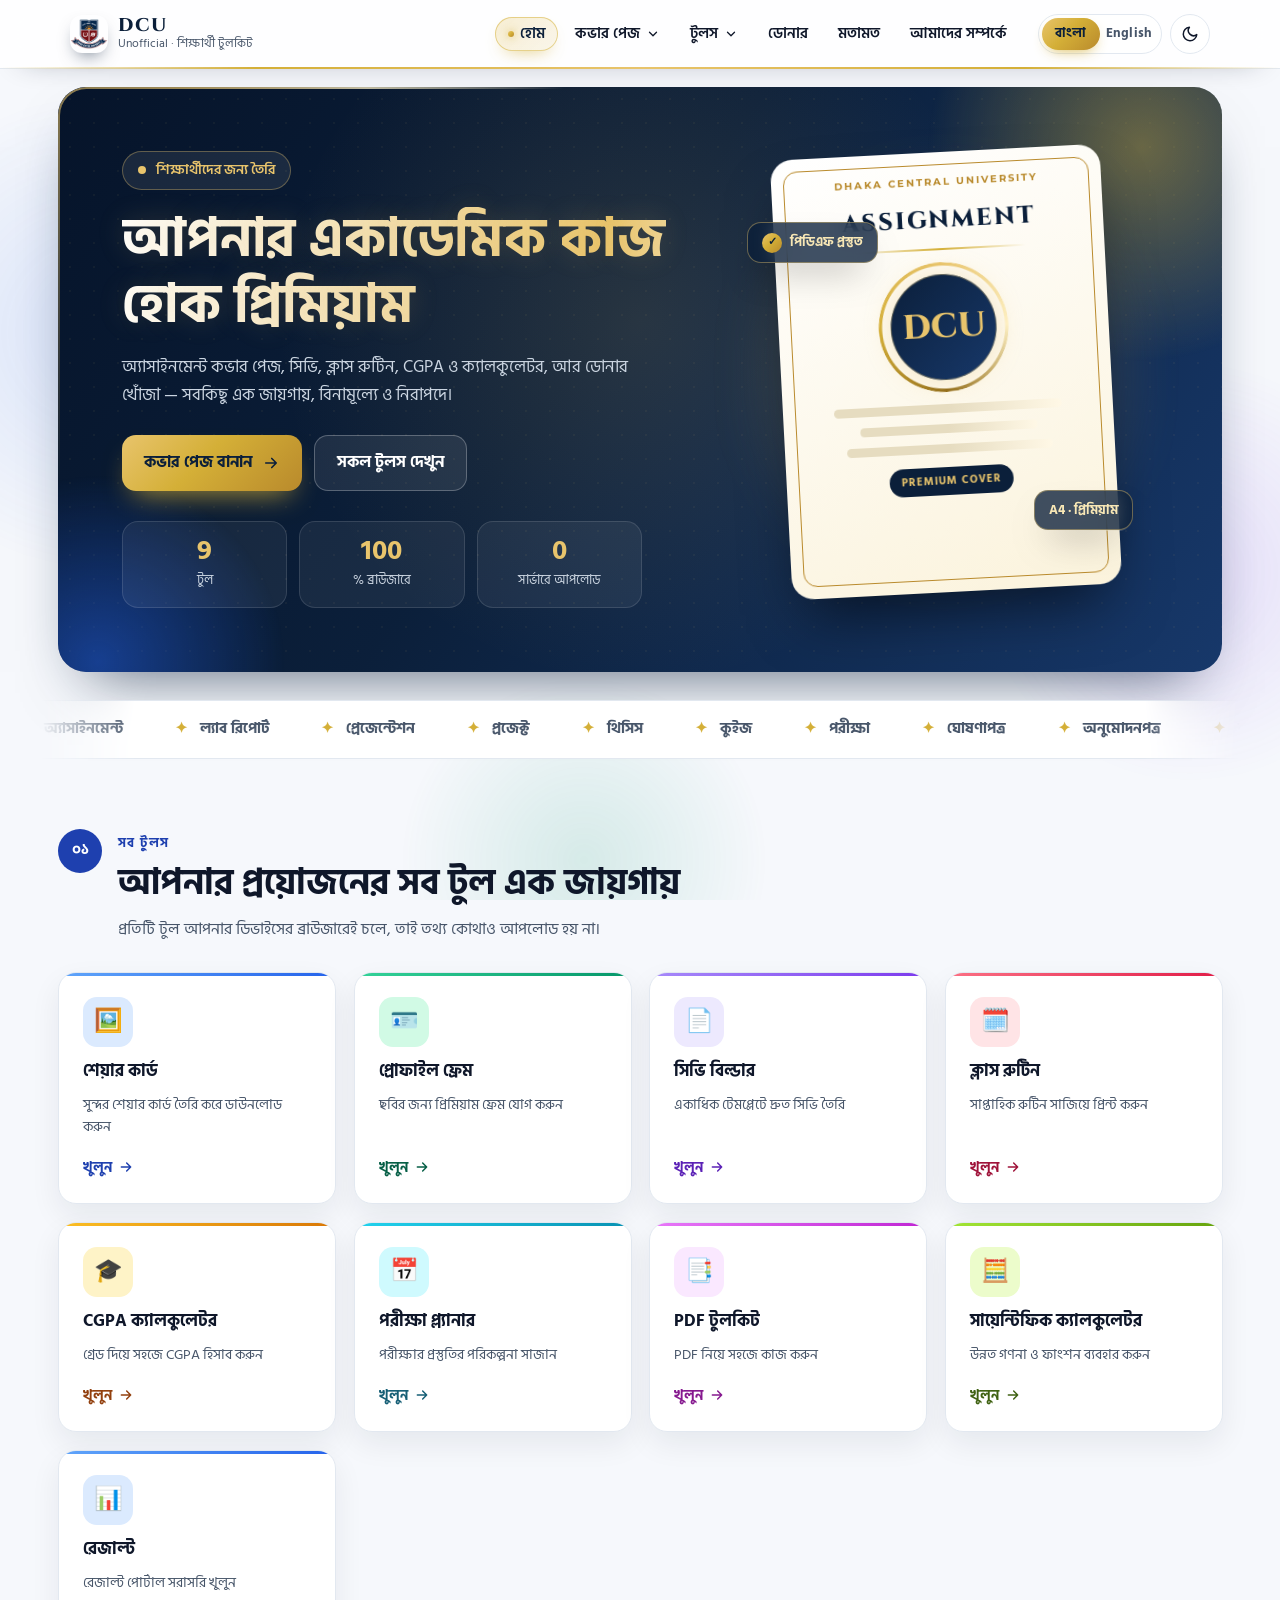
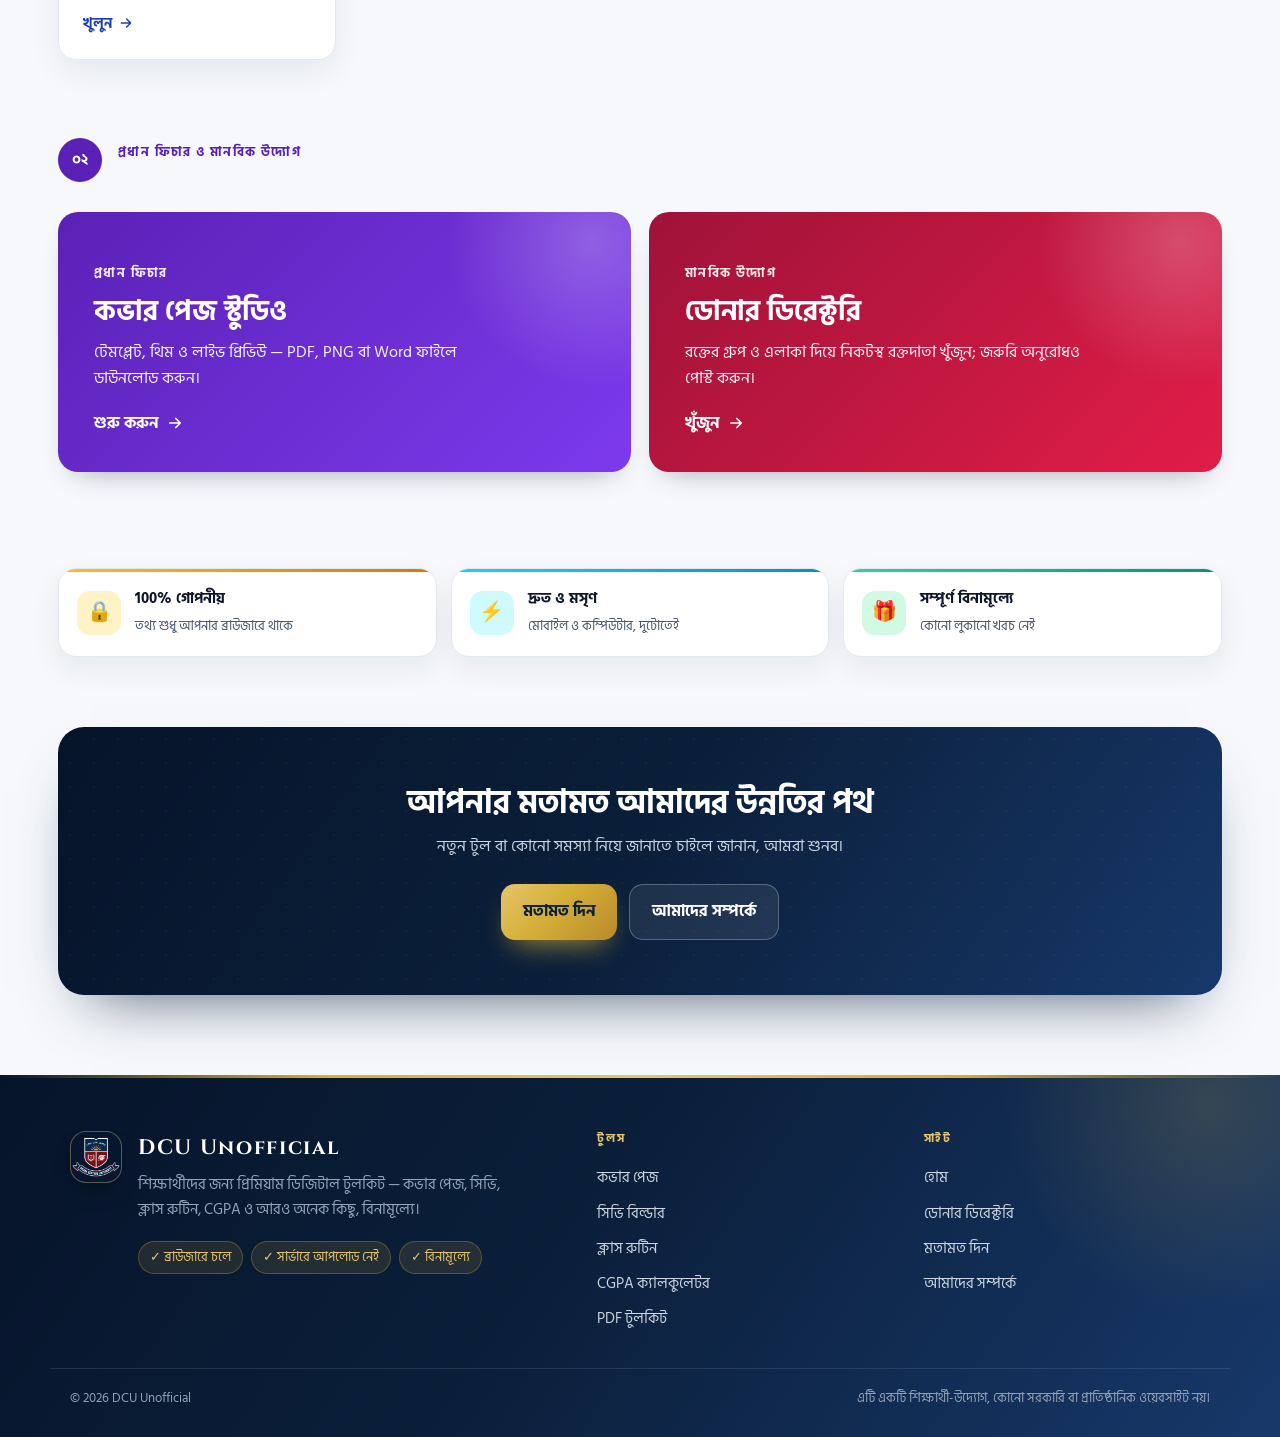
==== index.html @ 2cea9993 "index.html" ====
<!DOCTYPE html>
<html lang="bn" translate="no">
<head>
<meta name="google" content="notranslate">
<meta charset="UTF-8">
<meta name="viewport" content="width=device-width,initial-scale=1,viewport-fit=cover">
<title>DCU Unofficial · হোম</title>
<meta name="description" content="শিক্ষার্থীদের জন্য প্রিমিয়াম ডিজিটাল টুলকিট: কভার পেজ, সিভি, রুটিন, CGPA, ক্যালকুলেটর ও ডোনার ডিরেক্টরি।">
<meta name="theme-color" content="#0B1F3A">
<link rel="icon" href="logo.png">
<link rel="preconnect" href="https://fonts.googleapis.com">
<link rel="preconnect" href="https://fonts.gstatic.com" crossorigin>
<link href="https://fonts.googleapis.com/css2?family=Cinzel:wght@700;800&family=Hind+Siliguri:wght@400;500;600;700;800&family=Montserrat:wght@500;600&display=swap" rel="stylesheet">
<link rel="stylesheet" href="site.css">
<style>
/* =========================================================
   PREMIUM COLOR SYSTEM
   ========================================================= */
:root{
  /* base neutral (light) */
  --bg:#F6F8FC; --surface:#FFFFFF; --surface-2:#F1F5F9;
  --ink:#0F172A; --ink-2:#475569; --muted:#94A3B8; --border:#E2E8F0;
  /* legacy aliases used by site.js / site.css header & footer */
  --cd:var(--surface); --ln:var(--border); --mu:var(--ink-2);
  /* brand */
  --navy:#0B1F3A; --navy-2:#17386A; --gold:#D4AF37; --gold-light:#E8C46C; --gold-deep:#B98A2C;
  --brand-grad:linear-gradient(135deg,#E8C46C 0%,#D4AF37 45%,#B98A2C 100%);
  /* status */
  --success:#10B981; --warning:#F59E0B; --error:#EF4444; --info:#3B82F6;
  /* motion */
  --ease:cubic-bezier(.2,.8,.2,1);
  /* default accent (overridden per sector) */
  --accent:#2563EB; --accent-soft:#DBEAFE; --accent-deep:#1E40AF; --accent-grad:linear-gradient(135deg,#60A5FA,#2563EB);
}
/* dark: class toggled by site.js, or data-theme set by this page */
body.dark, :root[data-theme="dark"]{
  --bg:#0A0F1E; --surface:#111827; --surface-2:#1A2236;
  --ink:#F1F5F9; --ink-2:#A8B3C7; --muted:#64748B; --border:#243049;
}
@media (prefers-color-scheme: dark){
  :root:not([data-theme]){
    --bg:#0A0F1E; --surface:#111827; --surface-2:#1A2236;
    --ink:#F1F5F9; --ink-2:#A8B3C7; --muted:#64748B; --border:#243049;
  }
}

/* ---------- sector palettes (8, cycle) ---------- */
.s1{--accent:#2563EB;--accent-soft:#DBEAFE;--accent-deep:#1E40AF;--accent-grad:linear-gradient(135deg,#60A5FA,#2563EB)}
.s2{--accent:#059669;--accent-soft:#D1FAE5;--accent-deep:#065F46;--accent-grad:linear-gradient(135deg,#34D399,#059669)}
.s3{--accent:#7C3AED;--accent-soft:#EDE9FE;--accent-deep:#5B21B6;--accent-grad:linear-gradient(135deg,#A78BFA,#7C3AED)}
.s4{--accent:#E11D48;--accent-soft:#FFE4E6;--accent-deep:#9F1239;--accent-grad:linear-gradient(135deg,#FB7185,#E11D48)}
.s5{--accent:#D97706;--accent-soft:#FEF3C7;--accent-deep:#92400E;--accent-grad:linear-gradient(135deg,#FBBF24,#D97706)}
.s6{--accent:#0891B2;--accent-soft:#CFFAFE;--accent-deep:#155E75;--accent-grad:linear-gradient(135deg,#22D3EE,#0891B2)}
.s7{--accent:#C026D3;--accent-soft:#FAE8FF;--accent-deep:#86198F;--accent-grad:linear-gradient(135deg,#E879F9,#C026D3)}
.s8{--accent:#65A30D;--accent-soft:#ECFCCB;--accent-deep:#3F6212;--accent-grad:linear-gradient(135deg,#A3E635,#65A30D)}
/* dark sector tones: soft = accent 16%, deep = accent lightened */
body.dark .s1,:root[data-theme="dark"] .s1{--accent-soft:color-mix(in srgb,#2563EB 16%,transparent);--accent-deep:color-mix(in srgb,#2563EB 35%,#fff)}
body.dark .s2,:root[data-theme="dark"] .s2{--accent-soft:color-mix(in srgb,#059669 16%,transparent);--accent-deep:color-mix(in srgb,#059669 35%,#fff)}
body.dark .s3,:root[data-theme="dark"] .s3{--accent-soft:color-mix(in srgb,#7C3AED 16%,transparent);--accent-deep:color-mix(in srgb,#7C3AED 35%,#fff)}
body.dark .s4,:root[data-theme="dark"] .s4{--accent-soft:color-mix(in srgb,#E11D48 16%,transparent);--accent-deep:color-mix(in srgb,#E11D48 35%,#fff)}
body.dark .s5,:root[data-theme="dark"] .s5{--accent-soft:color-mix(in srgb,#D97706 16%,transparent);--accent-deep:color-mix(in srgb,#D97706 35%,#fff)}
body.dark .s6,:root[data-theme="dark"] .s6{--accent-soft:color-mix(in srgb,#0891B2 16%,transparent);--accent-deep:color-mix(in srgb,#0891B2 35%,#fff)}
body.dark .s7,:root[data-theme="dark"] .s7{--accent-soft:color-mix(in srgb,#C026D3 16%,transparent);--accent-deep:color-mix(in srgb,#C026D3 35%,#fff)}
body.dark .s8,:root[data-theme="dark"] .s8{--accent-soft:color-mix(in srgb,#65A30D 16%,transparent);--accent-deep:color-mix(in srgb,#65A30D 35%,#fff)}

/* ---------- base ---------- */
html{scroll-behavior:smooth;scroll-padding-top:90px}
body{margin:0;background:var(--bg);color:var(--ink);font-family:'Hind Siliguri','Montserrat',sans-serif;line-height:1.65;overflow-x:hidden;-webkit-font-smoothing:antialiased;transition:background-color .3s,color .3s}
*{box-sizing:border-box}
a{-webkit-tap-highlight-color:transparent}
.wrap{max-width:1200px;margin:0 auto;padding:0 18px;position:relative;z-index:1}
main{position:relative}
.hp-swap{animation:hpSwap .3s var(--ease) both}
@keyframes hpSwap{from{opacity:0;filter:blur(4px)}to{opacity:1;filter:none}}

/* ---------- ambient orbs (background) ---------- */
.bg-orbs{position:fixed;inset:0;pointer-events:none;z-index:0;overflow:hidden}
.bg-orb{position:absolute;border-radius:50%;opacity:.13;will-change:transform;background:radial-gradient(circle,var(--c),transparent 66%)}
.bg-orb.o1{--c:#2563EB;width:520px;height:520px;left:-160px;top:8%;animation:orbFloat 26s ease-in-out infinite}
.bg-orb.o2{--c:#7C3AED;width:460px;height:460px;right:-140px;top:38%;animation:orbFloat 30s ease-in-out infinite reverse}
.bg-orb.o3{--c:#059669;width:400px;height:400px;left:30%;bottom:-160px;animation:orbFloat 24s ease-in-out infinite}
@keyframes orbFloat{0%,100%{transform:translate3d(0,0,0) scale(1)}50%{transform:translate3d(40px,-30px,0) scale(1.06)}}

/* ---------- glass header (overrides site.css look on this page) ---------- */
.sh{animation:hpDrop .7s var(--ease) both;background:rgba(255,255,255,.78)!important;backdrop-filter:blur(14px);-webkit-backdrop-filter:blur(14px);box-shadow:0 10px 30px -18px rgba(15,23,42,.35)!important}
.sh::after{content:"";position:absolute;left:0;right:0;bottom:-1px;height:2px;background:var(--brand-grad);pointer-events:none}
.sh .brand{color:var(--navy)!important}
.sh .brand small{color:var(--ink-2)}
.sh .mn a,.sh .mn .dd>button{color:var(--ink)!important}
.sh .mn a:hover,.sh .mn a.on,.sh .mn .dd>button:hover,.sh .mn .dd>button.on{background:rgba(212,175,55,.16)!important;color:var(--navy)!important}
.sh .ut button{background:var(--surface-2)!important;color:var(--ink)!important}
.sh .ddm{background:var(--surface)!important}
.sh .ddm a{color:var(--ink)!important}
.sh .ddm a:hover{background:var(--surface-2)!important;color:var(--navy)!important}
@media(max-width:1100px){.sh .mn{background:rgba(255,255,255,.96);border-radius:12px;padding:6px}.sh .ddm{background:var(--surface-2)!important;margin:2px 0 4px 12px}}
body.dark .sh{background:rgba(17,24,39,.8)!important}
body.dark .sh .brand{color:var(--gold-light)!important}
body.dark .sh .mn a,body.dark .sh .mn .dd>button,body.dark .sh .ut button,body.dark .sh .ddm a{color:var(--ink)!important}
body.dark .sh .mn{background:transparent}
@keyframes hpDrop{from{transform:translateY(-100%);opacity:0}to{transform:none;opacity:1}}

/* ---------- reading progress ---------- */
.hp-prog{position:fixed;top:0;left:0;right:0;height:3px;z-index:60;transform-origin:0 50%;transform:scaleX(0);background:var(--brand-grad);pointer-events:none;will-change:transform}

/* ---------- hero ---------- */
.hp-hero{max-width:1200px;margin:18px auto 0;padding:0 18px;position:relative;z-index:1}
.hp-panel{position:relative;overflow:hidden;isolation:isolate;border-radius:28px;background:linear-gradient(125deg,#06142A,var(--navy) 45%,var(--navy-2));color:#fff;padding:clamp(26px,5vw,64px);display:grid;grid-template-columns:1.15fr .85fr;gap:36px;align-items:center;box-shadow:0 30px 60px -30px rgba(11,31,58,.7)}
.hp-panel:before{content:"";position:absolute;inset:0;z-index:-1;background-image:radial-gradient(rgba(232,196,108,.5) 1px,transparent 1.2px);background-size:24px 24px;opacity:.1;pointer-events:none}
.hp-orb{position:absolute;z-index:-1;border-radius:50%;pointer-events:none;will-change:transform}
.hp-orb.a{width:460px;height:460px;right:-150px;top:-170px;background:radial-gradient(circle,rgba(212,175,55,.45),rgba(212,175,55,0) 66%);animation:hpDrift 22s ease-in-out infinite}
.hp-orb.b{width:400px;height:400px;left:-160px;bottom:-190px;background:radial-gradient(circle,rgba(37,99,235,.5),rgba(37,99,235,0) 66%);animation:hpDrift 26s ease-in-out infinite reverse}
@keyframes hpDrift{0%,100%{transform:translate3d(0,0,0) scale(1)}50%{transform:translate3d(-30px,24px,0) scale(1.08)}}

.hp-eyebrow{display:inline-flex;align-items:center;gap:10px;padding:7px 15px;border-radius:99px;background:rgba(255,255,255,.08);border:1px solid rgba(232,196,108,.35);color:var(--gold-light);font-size:13.5px;font-weight:600}
.hp-dot{width:8px;height:8px;border-radius:50%;background:var(--gold-light);animation:hpPulse 2.4s ease-out infinite}
@keyframes hpPulse{0%{box-shadow:0 0 0 0 rgba(232,196,108,.7)}70%,100%{box-shadow:0 0 0 10px rgba(232,196,108,0)}}

.hp-h1{margin:18px 0 14px;font-size:clamp(30px,4.6vw,54px);line-height:1.22;font-weight:800;color:#fff;letter-spacing:-.2px}
.hp-h1.t{background:linear-gradient(100deg,#ffffff 0%,var(--gold-light) 38%,#ffffff 55%,var(--gold) 100%);background-size:220% auto;-webkit-background-clip:text;background-clip:text;color:transparent;animation:hpShine 8s linear infinite}
@keyframes hpShine{to{background-position:220% center}}
.hp-lead{margin:0 0 26px;max-width:58ch;color:#CBD5E1;font-size:clamp(15px,1.6vw,17px)}
.hp-acts{display:flex;flex-wrap:wrap;gap:12px}

/* buttons: lift + shimmer + ripple */
.hp-btn{position:relative;overflow:hidden;display:inline-flex;align-items:center;justify-content:center;gap:10px;min-height:48px;padding:14px 22px;border-radius:14px;font-weight:700;font-size:15.5px;text-decoration:none;transition:transform .25s var(--ease),box-shadow .25s var(--ease),background .25s,border-color .25s;will-change:transform}
.hp-btn svg{width:18px;height:18px;transition:transform .25s var(--ease)}
.hp-btn:hover svg{transform:translateX(4px)}
.hp-btn::after{content:"";position:absolute;inset:0;background:linear-gradient(105deg,transparent 35%,rgba(255,255,255,.55) 50%,transparent 65%);transform:translateX(-120%);pointer-events:none}
.hp-btn:hover::after{transform:translateX(120%);transition:transform .8s var(--ease)}
.hp-btn.p{background:var(--brand-grad);color:var(--navy);box-shadow:0 14px 28px -12px rgba(212,175,55,.8)}
.hp-btn.p:hover{transform:translateY(-3px);box-shadow:0 20px 34px -12px rgba(212,175,55,.95)}
.hp-btn.s{background:rgba(255,255,255,.08);color:#fff;border:1px solid rgba(255,255,255,.26)}
.hp-btn.s:hover{transform:translateY(-3px);background:rgba(255,255,255,.14);border-color:var(--gold-light)}
.hp-btn:active{transform:scale(.97)}
.hp-rp{position:absolute;border-radius:50%;background:rgba(255,255,255,.45);width:20px;height:20px;margin:-10px 0 0 -10px;pointer-events:none;animation:hpRipple .6s var(--ease) forwards}
@keyframes hpRipple{to{transform:scale(14);opacity:0}}

.hp-stats{display:grid;grid-template-columns:repeat(3,1fr);gap:12px;margin-top:30px;max-width:520px}
.hp-stat{padding:14px 12px;border-radius:16px;background:rgba(255,255,255,.06);border:1px solid rgba(255,255,255,.12);text-align:center}
.hp-stat b{display:block;font-size:clamp(22px,3vw,28px);color:var(--gold-light);font-weight:800;line-height:1.1}
.hp-stat span{font-size:12.5px;color:#CBD5E1}

.hp-mockwrap{justify-self:center;width:min(100%,330px)}
.hp-mock{position:relative;overflow:hidden;aspect-ratio:3/4;border-radius:22px;background:linear-gradient(160deg,#FFFFFF,#FBF3DC);color:var(--navy);padding:22px;box-shadow:0 30px 60px -18px rgba(0,0,0,.6);animation:hpFloat 7s ease-in-out infinite;transform:rotate(-3deg)}
.hp-mock:after{content:"";position:absolute;inset:0;background:linear-gradient(105deg,transparent 40%,rgba(255,255,255,.7) 50%,transparent 60%);transform:translateX(-100%);animation:hpSweep 5.5s ease-in-out infinite;pointer-events:none}
@keyframes hpFloat{0%,100%{transform:rotate(-3deg) translateY(0)}50%{transform:rotate(-2deg) translateY(-10px)}}
@keyframes hpSweep{0%{transform:translateX(-100%)}60%,100%{transform:translateX(100%)}}
.hp-frame{position:absolute;inset:12px;border:1.5px solid var(--gold-deep);border-radius:14px;pointer-events:none}
.hp-m-top{font-size:10px;letter-spacing:2px;font-weight:700;color:var(--gold-deep);text-align:center;font-family:'Montserrat',sans-serif}
.hp-m-title{font-family:'Cinzel',serif;font-weight:800;font-size:24px;text-align:center;margin:10px 0 4px;color:var(--navy);letter-spacing:2px}
.hp-m-rule{height:2px;width:60%;margin:8px auto 18px;background:linear-gradient(90deg,transparent,var(--gold),transparent)}
.hp-ring{position:relative;width:118px;height:118px;margin:0 auto 18px}
.hp-ring:before{content:"";position:absolute;inset:-6px;border-radius:50%;background:conic-gradient(#E8C46C,#FFF3C9,#8F6A17,#D4AF37,#E8C46C);animation:hpSpin 8s linear infinite;-webkit-mask:radial-gradient(farthest-side,transparent calc(100% - 4px),#000 calc(100% - 3px));mask:radial-gradient(farthest-side,transparent calc(100% - 4px),#000 calc(100% - 3px))}
.hp-ring i{position:absolute;inset:6px;border-radius:50%;background:linear-gradient(135deg,var(--navy),var(--navy-2));display:grid;place-items:center;font:800 34px 'Cinzel',serif;color:var(--gold-light);font-style:normal}
@keyframes hpSpin{to{transform:rotate(360deg)}}
.hp-sk{height:9px;border-radius:6px;margin:0 auto 11px;background:linear-gradient(90deg,#E6DCC0 25%,#FFF8E6 50%,#E6DCC0 75%);background-size:200% 100%;animation:hpSk 1.8s linear infinite}
@keyframes hpSk{to{background-position:-200% 0}}
.hp-chip{display:table;margin:14px auto 0;padding:5px 12px;border-radius:99px;background:var(--navy);color:var(--gold-light);font-size:11px;font-weight:700;letter-spacing:1px}

/* ---------- marquee ---------- */
.hp-band{touch-action:pan-y;cursor:grab;user-select:none;-webkit-user-select:none;margin:28px auto 0;max-width:1200px;overflow:hidden;border-block:1px solid var(--border);background:var(--surface);position:relative;z-index:1;-webkit-mask:linear-gradient(90deg,transparent,#000 8%,#000 92%,transparent);mask:linear-gradient(90deg,transparent,#000 8%,#000 92%,transparent)}
.hp-track{display:flex;width:max-content;animation:none;will-change:transform}

.hp-grp{display:flex;flex:none}
.hp-grp > a,.hp-grp > span{white-space:nowrap;padding:16px 26px;font-weight:700;font-size:15px;color:var(--ink-2);text-decoration:none;transition:color .2s}
.hp-grp > a:hover,.hp-grp > a:focus-visible{color:var(--gold-deep,#B98A2C);text-decoration:none}
.hp-grp > a:before,.hp-grp > span:before{content:"✦";color:var(--gold);margin-right:12px}
@keyframes hpMq{to{transform:translateX(-50%)}}

/* ---------- sections ---------- */
.sec{padding:70px 0 8px;scroll-margin-top:90px;position:relative;z-index:1}
.hp-head{display:flex;align-items:flex-start;gap:16px}
.hp-num{flex:none;width:44px;height:44px;border-radius:50%;display:grid;place-items:center;background:var(--accent-deep);color:#fff;font-weight:800;font-size:15px;position:relative;animation:hpBadge 3.2s ease-in-out infinite}
.hp-num:after{content:"";position:absolute;inset:-5px;border-radius:50%;background:var(--accent-grad);opacity:0;z-index:-1;animation:hpGlow 3.2s ease-in-out infinite}
@keyframes hpBadge{50%{transform:scale(1.06)}}
@keyframes hpGlow{0%,100%{opacity:0}50%{opacity:.35}}
.hp-kicker{display:inline-block;font-size:13px;font-weight:700;letter-spacing:1.4px;text-transform:uppercase;color:var(--accent-deep)}
.hp-title{margin:6px 0 0;font-size:clamp(24px,3.4vw,36px);font-weight:800;line-height:1.25;color:var(--ink)}
.hp-sub{margin:10px 0 0;color:var(--ink-2);max-width:62ch}
.hp-grid{display:grid;grid-template-columns:repeat(auto-fill,minmax(250px,1fr));gap:18px;margin-top:30px}
.hp-tw{perspective:1000px;height:100%}

/* ---------- cards ---------- */
.tc{position:relative;display:flex;flex-direction:column;gap:12px;height:100%;padding:24px;border-radius:18px;background:var(--surface);border:1px solid var(--border);box-shadow:0 12px 30px rgba(15,23,42,.07);text-decoration:none;color:var(--ink);overflow:hidden;isolation:isolate;--lift:0px;transform:translateY(var(--lift)) rotateX(var(--rx,0deg)) rotateY(var(--ry,0deg));transform-style:preserve-3d;transition:transform .45s var(--ease),box-shadow .45s var(--ease),border-color .35s var(--ease);will-change:transform}
.tc:after{content:"";position:absolute;top:0;left:0;right:0;height:3px;background:var(--accent-grad);z-index:1}
.tc:before{content:"";position:absolute;inset:0;z-index:-1;background:radial-gradient(260px circle at var(--mx,50%) var(--my,50%),var(--accent-soft),transparent 70%);opacity:0;transition:opacity .4s;pointer-events:none}
.tc:hover:before{opacity:.9}
.tc:hover{--lift:-4px;border-color:var(--accent);box-shadow:0 22px 44px -20px rgba(15,23,42,.22)}
.tc:active{scale:.975}
.ti{position:relative;width:50px;height:50px;border-radius:14px;display:grid;place-items:center;font-size:23px;background:var(--accent-soft);color:var(--accent-deep);transition:transform .4s var(--ease)}
.ti:before{content:"";position:absolute;inset:-5px;border-radius:18px;background:var(--accent-grad);opacity:0;z-index:-1;animation:hpGlow 3.6s ease-in-out infinite}
.tc:hover .ti{transform:translateY(-3px) rotate(-4deg)}
.tc h3{margin:2px 0 0;font-size:17px;font-weight:700;color:var(--ink)}
.tc p{margin:0;color:var(--ink-2);font-size:14px;line-height:1.55}
.arr{margin-top:auto;padding-top:6px;color:var(--accent-deep);font-weight:700;font-size:14px;display:flex;align-items:center;gap:6px}
.arr svg{width:16px;height:16px;transition:transform .35s var(--ease)}
.tc:hover .arr svg{transform:translateX(5px)}

.hp-split{display:grid;grid-template-columns:1fr 1fr;gap:18px;margin-top:30px}
.hp-feat{position:relative;overflow:hidden;isolation:isolate;border-radius:20px;padding:clamp(24px,3.5vw,36px);color:#fff;min-height:260px;display:flex;flex-direction:column;justify-content:flex-end;gap:10px;background:linear-gradient(135deg,var(--accent-deep),var(--accent));box-shadow:0 14px 30px -18px rgba(15,23,42,.45);text-decoration:none;transition:transform .45s var(--ease),box-shadow .45s var(--ease)}
.hp-feat:hover{transform:translateY(-4px);box-shadow:0 26px 44px -22px rgba(15,23,42,.5)}
.hp-feat:after{content:"";position:absolute;width:300px;height:300px;right:-110px;top:-120px;z-index:-1;border-radius:50%;background:radial-gradient(circle,rgba(255,255,255,.22),rgba(255,255,255,0) 68%);transition:transform .8s var(--ease)}
.hp-feat:hover:after{transform:translate3d(-30px,30px,0) scale(1.15)}
.hp-feat .hp-kicker{color:#fff;opacity:.9}
.hp-feat h3{margin:0;font-size:clamp(22px,2.6vw,28px);font-weight:800;color:#fff}
.hp-feat p{margin:0;color:#F1F5F9;max-width:46ch}
.hp-feat .go{margin-top:8px;display:inline-flex;align-items:center;gap:8px;font-weight:700;color:#fff}
.hp-feat .go svg{width:18px;height:18px;transition:transform .35s var(--ease)}
.hp-feat:hover .go svg{transform:translateX(6px)}

.hp-trust{display:grid;grid-template-columns:repeat(3,1fr);gap:14px;margin-top:18px}
.hp-tr{position:relative;overflow:hidden;display:flex;align-items:center;gap:14px;padding:18px;border-radius:18px;background:var(--surface);border:1px solid var(--border);box-shadow:0 12px 30px rgba(15,23,42,.07);transition:transform .45s var(--ease),border-color .35s var(--ease),box-shadow .45s var(--ease)}
.hp-tr:after{content:"";position:absolute;top:0;left:0;right:0;height:3px;background:var(--accent-grad)}
.hp-tr:hover{transform:translateY(-4px);border-color:var(--accent);box-shadow:0 22px 40px -22px rgba(15,23,42,.22)}
.hp-tr em{font-style:normal;width:44px;height:44px;flex:none;border-radius:13px;display:grid;place-items:center;font-size:20px;background:var(--accent-soft)}
.hp-tr b{display:block;font-size:15px;color:var(--ink)}
.hp-tr small{color:var(--ink-2);font-size:13px}

.hp-cta{position:relative;overflow:hidden;isolation:isolate;margin-top:70px;border-radius:26px;padding:clamp(28px,5vw,56px);text-align:center;color:#fff;background:linear-gradient(125deg,#06142A,var(--navy) 50%,var(--navy-2));box-shadow:0 30px 60px -34px rgba(11,31,58,.8)}
.hp-cta:before{content:"";position:absolute;inset:0;z-index:-1;background-image:radial-gradient(rgba(232,196,108,.5) 1px,transparent 1.2px);background-size:24px 24px;opacity:.1}
.hp-cta h2{margin:0 0 10px;font-size:clamp(22px,3vw,32px);font-weight:800;color:#fff}
.hp-cta p{margin:0 auto 24px;max-width:52ch;color:#CBD5E1}
.hp-cta .hp-acts{justify-content:center}

/* ---------- reveal & entrance ---------- */
.rv{opacity:0;transform:translate3d(0,26px,0) scale(.985);transition:opacity .8s var(--ease),transform .8s var(--ease);transition-delay:var(--d,0ms)}
.rv.in{opacity:1;transform:none}
.hp-in{animation:hpUp .9s var(--ease) both;animation-delay:var(--d,0ms)}
@keyframes hpUp{from{opacity:0;transform:translate3d(0,18px,0)}to{opacity:1;transform:none}}

/* ---------- responsive (no sideways scroll, 44px targets) ---------- */
@media(max-width:900px){
  .hp-panel{grid-template-columns:1fr;gap:28px}
  .hp-mockwrap{order:-1;width:min(100%,220px);margin:0}
  .hp-split{grid-template-columns:1fr}
}
@media(max-width:700px){
  .hp-h1.t{animation:none;background:none;-webkit-background-clip:border-box;background-clip:border-box;color:#fff}
  .hp-orb.a{width:300px;height:300px;right:-120px;top:-120px}
  .hp-orb.b{width:260px;height:260px;left:-120px;bottom:-130px}
  .hp-stats{max-width:none}
  .hp-btn{width:100%}
  .hp-feat:after{display:none}
  .hp-trust{grid-template-columns:1fr}
  .hp-grid{gap:14px}
  .tc{padding:20px}
  .bg-orb{opacity:.09}
  .hp-title{font-size:24px}
}
@media(max-width:560px){
  .hp-stats{grid-template-columns:repeat(3,1fr);gap:8px}
  .hp-stat{padding:12px 6px}
}
@media(hover:none){.tc:before{display:none}}

.hp-feat.rv.in:hover{transform:translateY(-4px)}
.hp-feat.rv.in:hover:after{transform:translate3d(-30px,30px,0) scale(1.15)}

/* ---------- premium color system: reduced motion (spec) ---------- */
@media (prefers-reduced-motion: reduce){ *{animation:none!important;transition:none!important} }
@media (prefers-reduced-motion: reduce){
  .rv,.hp-in{opacity:1!important;transform:none!important}
  html{scroll-behavior:auto}
}
.hp-band.is-dragging{cursor:grabbing}

/* =========================================================
   PREMIUM HERO LAYER v2 (adds to the rules above)
   ========================================================= */
@property --ang{syntax:'<angle>';inherits:false;initial-value:0deg}

/* cursor-driven spotlight behind the hero */
.hp-panel{background:
  radial-gradient(520px circle at var(--sx,50%) var(--sy,40%),rgba(232,196,108,.13),transparent 70%),
  linear-gradient(125deg,#06142A,var(--navy) 45%,var(--navy-2))}
.hp-spot{position:absolute;inset:0;z-index:-1;pointer-events:none;opacity:0;transition:opacity .6s var(--ease)}
.hp-panel.is-hover .hp-spot{opacity:1}

/* animated light-sweep hairline around the whole hero */
.hp-panel::after{content:"";position:absolute;inset:0;border-radius:inherit;padding:1.5px;z-index:2;pointer-events:none;
  background:conic-gradient(from var(--ang),transparent 0 72%,rgba(232,196,108,.9) 84%,#FFF3C9 88%,transparent 96%);
  -webkit-mask:linear-gradient(#000 0 0) content-box,linear-gradient(#000 0 0);-webkit-mask-composite:xor;
  mask:linear-gradient(#000 0 0) content-box exclude,linear-gradient(#000 0 0);
  animation:hpBorder 7s linear infinite;opacity:.75}
@keyframes hpBorder{to{--ang:360deg}}

/* headline: blur-in reveal + existing gold shine */
.hp-h1.t{animation:hpBlurIn 1.1s var(--ease) .16s both,hpShine 8s linear infinite}
@keyframes hpBlurIn{from{opacity:0;filter:blur(12px);transform:translate3d(0,22px,0)}to{opacity:1;filter:blur(0);transform:none}}

/* eyebrow pill: periodic light sweep */
.hp-eyebrow{position:relative;overflow:hidden}
.hp-eyebrow::after{content:"";position:absolute;inset:0;background:linear-gradient(100deg,transparent 30%,rgba(232,196,108,.38) 50%,transparent 70%);transform:translateX(-120%);animation:hpEyeSweep 3.6s var(--ease) 1.2s infinite;pointer-events:none}
@keyframes hpEyeSweep{0%{transform:translateX(-120%)}45%,100%{transform:translateX(120%)}}

/* magnetic primary/secondary buttons (translate property, so hover transform still works) */
.hp-panel .hp-btn{transition:transform .3s var(--ease),box-shadow .3s var(--ease),background .3s,border-color .3s,translate .45s var(--ease)}
.hp-panel .hp-btn.p{animation:hpCta 3.2s ease-in-out 1.4s infinite}
@keyframes hpCta{0%,100%{box-shadow:0 14px 28px -12px rgba(212,175,55,.8)}50%{box-shadow:0 16px 42px -8px rgba(232,196,108,.95),0 0 0 6px rgba(232,196,108,.12)}}

/* stat cards: lift + gold edge on hover */
.hp-stat{transition:transform .45s var(--ease),border-color .4s,background .4s}
.hp-stat:hover{transform:translateY(-4px);border-color:rgba(232,196,108,.55);background:rgba(255,255,255,.1)}

/* cover card: 3D tilt that follows the cursor + golden halo */
.hp-tilt{position:relative;width:100%;transform-style:preserve-3d;transform:perspective(1100px) rotateX(var(--tx,0deg)) rotateY(var(--ty,0deg));transition:transform .7s var(--ease);will-change:transform}
.hp-tilt:before{content:"";position:absolute;inset:-12%;border-radius:48px;background:radial-gradient(circle,rgba(232,196,108,.34),transparent 65%);filter:blur(18px);z-index:-1;pointer-events:none;animation:hpHalo 6s ease-in-out infinite}
@keyframes hpHalo{0%,100%{opacity:.55;transform:scale(1)}50%{opacity:.95;transform:scale(1.06)}}
.hp-tilt .hp-mock{transform-style:preserve-3d}

/* floating glass badges around the cover */
.hp-float{position:absolute;z-index:3;display:inline-flex;align-items:center;gap:8px;padding:9px 14px;border-radius:14px;background:rgba(11,31,58,.78);border:1px solid rgba(232,196,108,.42);color:#F8E7B5;font-size:12.5px;font-weight:700;white-space:nowrap;box-shadow:0 18px 36px -16px rgba(0,0,0,.6);backdrop-filter:blur(10px);-webkit-backdrop-filter:blur(10px);animation:hpBob 5.5s ease-in-out infinite}
.hp-float b{display:grid;place-items:center;width:20px;height:20px;border-radius:50%;background:var(--brand-grad);color:var(--navy);font-size:11px;line-height:1}
.hp-float.f1{left:-34px;top:16%}
.hp-float.f2{right:-22px;bottom:14%;animation-delay:-2.6s}
@keyframes hpBob{0%,100%{transform:translateY(0)}50%{transform:translateY(-9px)}}

@media(max-width:900px){.hp-float{display:none}.hp-tilt:before{inset:-6%}}
@media(hover:none){.hp-panel.is-hover .hp-spot{display:none}}

/* =========================================================
   PREMIUM HERO LAYER v3 — cinematic entrance, sparks, foil
   ========================================================= */
.hp-panel{animation:hpPanelIn 1.3s var(--ease) both}
@keyframes hpPanelIn{from{opacity:0;transform:translate3d(0,46px,0) scale(.965);filter:blur(10px)}to{opacity:1;transform:none;filter:none}}

/* rising gold sparks */
.hp-spark{position:absolute;z-index:0;left:var(--x);bottom:-12px;width:var(--s);height:var(--s);border-radius:50%;pointer-events:none;background:radial-gradient(circle,#FFF6D6 0%,#E8C46C 45%,rgba(232,196,108,0) 72%);box-shadow:0 0 10px rgba(232,196,108,.7);opacity:0;animation:hpRise var(--t) linear var(--dl) infinite}
@keyframes hpRise{0%{transform:translate3d(0,0,0) scale(.6);opacity:0}12%{opacity:.95}70%{opacity:.6}100%{transform:translate3d(var(--dx),-112vh,0) scale(1.1);opacity:0}}

/* cover: skeleton lines draw in, then breathe */
.hp-mock .hp-sk{transform-origin:left center;animation:hpSkDraw 1.4s var(--ease) both,hpSk 1.8s linear infinite;animation-delay:calc(.5s + var(--i,0) * .18s),calc(.5s + var(--i,0) * .18s)}
.hp-mock .hp-sk:nth-of-type(1){--i:0}
.hp-mock .hp-sk:nth-of-type(2){--i:1}
.hp-mock .hp-sk:nth-of-type(3){--i:2}
@keyframes hpSkDraw{from{clip-path:inset(0 100% 0 0)}to{clip-path:inset(0 0 0 0)}}

/* seal: living gold halo */
.hp-ring{animation:hpSeal 4.5s ease-in-out infinite}
.hp-ring i{box-shadow:inset 0 0 0 1px rgba(232,196,108,.35),0 0 26px rgba(232,196,108,.35)}
@keyframes hpSeal{0%,100%{filter:drop-shadow(0 0 0 rgba(232,196,108,0))}50%{filter:drop-shadow(0 0 14px rgba(232,196,108,.55))}}

/* cover chip: metallic sweep */
.hp-chip{position:relative;overflow:hidden}
.hp-chip::after{content:"";position:absolute;inset:0;background:linear-gradient(105deg,transparent 35%,rgba(255,243,201,.7) 50%,transparent 65%);transform:translateX(-120%);animation:hpChipSweep 3.8s var(--ease) 1.4s infinite}
@keyframes hpChipSweep{0%{transform:translateX(-120%)}40%,100%{transform:translateX(120%)}}

/* glass badges: soft shine on the edge */
.hp-float{overflow:hidden}
.hp-float::after{content:"";position:absolute;inset:0;background:linear-gradient(105deg,transparent 40%,rgba(255,255,255,.22) 50%,transparent 60%);transform:translateX(-120%);animation:hpChipSweep 4.6s var(--ease) infinite;pointer-events:none}

/* headline: letters "breathe" glow on the gold part */
.hp-h1.t{text-shadow:0 0 28px rgba(232,196,108,.18)}

/* lead text: soft rise after the headline */
.hp-lead{animation:hpUp 1s var(--ease) .5s both}

@media(max-width:900px){.hp-spark:nth-child(n+9){display:none}}
@media(prefers-reduced-motion:reduce){.hp-spark{display:none}}
</style>
<link rel="stylesheet" href="dcu-layout.css">
<link rel="stylesheet" href="dcu-lang.css">
<script src="dcu-layout.js" defer></script>
<script src="dcu-lang.js" defer></script>
</head>
<body data-page="index" class="hp">
<div class="bg-orbs" aria-hidden="true">
  <span class="bg-orb o1"></span><span class="bg-orb o2"></span><span class="bg-orb o3"></span>
</div>
<div id="hdr"></div>
<div class="hp-prog" id="hpProg" aria-hidden="true"></div>

<header class="hp-hero">
  <div class="hp-panel">
    <span class="hp-orb a" aria-hidden="true"></span>
    <span class="hp-orb b" aria-hidden="true"></span>
    <span class="hp-spot" aria-hidden="true"></span>

    <div>
      <span class="hp-eyebrow hp-in" style="--d:80ms"><span class="hp-dot" aria-hidden="true"></span><span class="t">শিক্ষার্থীদের জন্য তৈরি|Built for students</span></span>
      <h1 class="hp-h1 t hp-in" style="--d:160ms">আপনার একাডেমিক কাজ হোক প্রিমিয়াম|Make your academic work look premium</h1>
      <p class="hp-lead hp-in t" style="--d:240ms">অ্যাসাইনমেন্ট কভার পেজ, সিভি, ক্লাস রুটিন, CGPA ও ক্যালকুলেটর, আর ডোনার খোঁজা — সবকিছু এক জায়গায়, বিনামূল্যে ও নিরাপদে।|Assignment cover pages, CV, class routine, CGPA, calculator and blood donor search, all in one place, free and private.</p>

      <div class="hp-acts hp-in" style="--d:320ms">
        <a class="hp-btn p" href="cover.html"><span class="t">কভার পেজ বানান|Create cover page</span><svg viewBox="0 0 24 24" fill="none" stroke="currentColor" stroke-width="2.2" stroke-linecap="round" stroke-linejoin="round"><path d="M5 12h14M13 6l6 6-6 6"/></svg></a>
        <a class="hp-btn s" href="tools.html"><span class="t">সকল টুলস দেখুন|Explore all tools</span></a>
      </div>

      <div class="hp-stats hp-in" style="--d:400ms">
        <div class="hp-stat"><b class="cnt" data-count data-to="9">0</b><span class="t">টুল|Tools</span></div>
        <div class="hp-stat"><b class="cnt" data-count data-to="100">0</b><span class="t">% ব্রাউজারে|% in-browser</span></div>
        <div class="hp-stat"><b class="cnt" data-count data-to="0">0</b><span class="t">সার্ভারে আপলোড|Server uploads</span></div>
      </div>
    </div>

    <div class="hp-mockwrap hp-in" style="--d:280ms" aria-hidden="true">
    <div class="hp-tilt">
      <div class="hp-mock">
        <span class="hp-frame"></span>
        <div class="hp-m-top">DHAKA CENTRAL UNIVERSITY</div>
        <div class="hp-m-title">ASSIGNMENT</div>
        <div class="hp-m-rule"></div>
        <div class="hp-ring"><i>DCU</i></div>
        <div class="hp-sk" style="width:80%"></div>
        <div class="hp-sk" style="width:62%"></div>
        <div class="hp-sk" style="width:72%"></div>
        <span class="hp-chip">PREMIUM COVER</span>
      </div>
      <span class="hp-float f1"><b aria-hidden="true">✓</b><span class="t">পিডিএফ প্রস্তুত|PDF ready</span></span>
      <span class="hp-float f2"><span class="t">A4 · প্রিমিয়াম|A4 · Premium</span></span>
    </div>
    </div>
  </div>
</header>

<div class="hp-band" aria-hidden="true">
  <div class="hp-track">
    <div class="hp-grp">
      <a class="t" href="cover.html#assignment">অ্যাসাইনমেন্ট|Assignment</a><a class="t" href="cover.html#lab">ল্যাব রিপোর্ট|Lab Report</a><a class="t" href="cover.html#presentation">প্রেজেন্টেশন|Presentation</a><a class="t" href="cover.html#project">প্রজেক্ট|Project</a><a class="t" href="cover.html#thesis">থিসিস|Thesis</a><a class="t" href="cover.html#quiz">কুইজ|Quiz</a><a class="t" href="cover.html#exam">পরীক্ষা|Exam</a><a class="t" href="cover.html#declaration">ঘোষণাপত্র|Declaration</a><a class="t" href="cover.html#approval">অনুমোদনপত্র|Approval</a><a class="t" href="cover.html#acknowledgment">কৃতজ্ঞতা স্বীকার|Acknowledgment</a><a class="t" href="cover.html#contents">সূচিপত্র|Contents</a><a class="t" href="tools.html#cv">সিভি বিল্ডার|CV Builder</a><a class="t" href="tools.html#card">শেয়ার কার্ড|Share Card</a><a class="t" href="tools.html#routine">ক্লাস রুটিন|Class Routine</a><a class="t" href="tools.html#cgpa">CGPA ক্যালকুলেটর|CGPA Calculator</a><a class="t" href="tools.html#exam">পরীক্ষা প্ল্যানার|Exam Planner</a><a class="t" href="tools.html#pdf">PDF টুলকিট|PDF Toolkit</a><a class="t" href="tools.html#calc">সায়েন্টিফিক ক্যালকুলেটর|Scientific Calculator</a><a class="t" href="blood.html">ডোনার ডিরেক্টরি|Donor Directory</a>
    </div>
    <div class="hp-grp">
      <a class="t" href="cover.html#assignment">অ্যাসাইনমেন্ট|Assignment</a><a class="t" href="cover.html#lab">ল্যাব রিপোর্ট|Lab Report</a><a class="t" href="cover.html#presentation">প্রেজেন্টেশন|Presentation</a><a class="t" href="cover.html#project">প্রজেক্ট|Project</a><a class="t" href="cover.html#thesis">থিসিস|Thesis</a><a class="t" href="cover.html#quiz">কুইজ|Quiz</a><a class="t" href="cover.html#exam">পরীক্ষা|Exam</a><a class="t" href="cover.html#declaration">ঘোষণাপত্র|Declaration</a><a class="t" href="cover.html#approval">অনুমোদনপত্র|Approval</a><a class="t" href="cover.html#acknowledgment">কৃতজ্ঞতা স্বীকার|Acknowledgment</a><a class="t" href="cover.html#contents">সূচিপত্র|Contents</a><a class="t" href="tools.html#cv">সিভি বিল্ডার|CV Builder</a><a class="t" href="tools.html#card">শেয়ার কার্ড|Share Card</a><a class="t" href="tools.html#routine">ক্লাস রুটিন|Class Routine</a><a class="t" href="tools.html#cgpa">CGPA ক্যালকুলেটর|CGPA Calculator</a><a class="t" href="tools.html#exam">পরীক্ষা প্ল্যানার|Exam Planner</a><a class="t" href="tools.html#pdf">PDF টুলকিট|PDF Toolkit</a><a class="t" href="tools.html#calc">সায়েন্টিফিক ক্যালকুলেটর|Scientific Calculator</a><a class="t" href="blood.html">ডোনার ডিরেক্টরি|Donor Directory</a>
    </div>
  </div>
</div>

<main class="wrap">
  <section class="sec s1" id="tools">
    <div class="rv">
      <div class="hp-head">
        <span class="hp-num" aria-hidden="true"><span class="t">০১|01</span></span>
        <div>
          <span class="hp-kicker t">সব টুলস|All tools</span>
          <h2 class="hp-title t">আপনার প্রয়োজনের সব টুল এক জায়গায়|Every tool you need, in one place</h2>
          <p class="hp-sub t">প্রতিটি টুল আপনার ডিভাইসের ব্রাউজারেই চলে, তাই তথ্য কোথাও আপলোড হয় না।|Every tool runs right in your browser, so your information is never uploaded anywhere.</p>
        </div>
      </div>
    </div>

    <div class="hp-grid">
      <div class="hp-tw rv s1" style="--d:0ms"><a class="tc" href="tools.html#card"><span class="ti" aria-hidden="true">🖼️</span><h3 class="t">শেয়ার কার্ড|Share Card</h3><p class="t">সুন্দর শেয়ার কার্ড তৈরি করে ডাউনলোড করুন|Create and download polished share cards</p><span class="arr"><span class="t">খুলুন|Open</span><svg viewBox="0 0 24 24" fill="none" stroke="currentColor" stroke-width="2.2" stroke-linecap="round" stroke-linejoin="round"><path d="M5 12h14M13 6l6 6-6 6"/></svg></span></a></div>
      <div class="hp-tw rv s2" style="--d:60ms"><a class="tc" href="tools.html#frame"><span class="ti" aria-hidden="true">🪪</span><h3 class="t">প্রোফাইল ফ্রেম|Profile Frame</h3><p class="t">ছবির জন্য প্রিমিয়াম ফ্রেম যোগ করুন|Add a premium frame to your photo</p><span class="arr"><span class="t">খুলুন|Open</span><svg viewBox="0 0 24 24" fill="none" stroke="currentColor" stroke-width="2.2" stroke-linecap="round" stroke-linejoin="round"><path d="M5 12h14M13 6l6 6-6 6"/></svg></span></a></div>
      <div class="hp-tw rv s3" style="--d:120ms"><a class="tc" href="tools.html#cv"><span class="ti" aria-hidden="true">📄</span><h3 class="t">সিভি বিল্ডার|CV Builder</h3><p class="t">একাধিক টেমপ্লেটে দ্রুত সিভি তৈরি|Build a CV quickly with multiple templates</p><span class="arr"><span class="t">খুলুন|Open</span><svg viewBox="0 0 24 24" fill="none" stroke="currentColor" stroke-width="2.2" stroke-linecap="round" stroke-linejoin="round"><path d="M5 12h14M13 6l6 6-6 6"/></svg></span></a></div>
      <div class="hp-tw rv s4" style="--d:0ms"><a class="tc" href="tools.html#routine"><span class="ti" aria-hidden="true">🗓️</span><h3 class="t">ক্লাস রুটিন|Class Routine</h3><p class="t">সাপ্তাহিক রুটিন সাজিয়ে প্রিন্ট করুন|Plan your weekly routine and print it</p><span class="arr"><span class="t">খুলুন|Open</span><svg viewBox="0 0 24 24" fill="none" stroke="currentColor" stroke-width="2.2" stroke-linecap="round" stroke-linejoin="round"><path d="M5 12h14M13 6l6 6-6 6"/></svg></span></a></div>
      <div class="hp-tw rv s5" style="--d:60ms"><a class="tc" href="tools.html#cgpa"><span class="ti" aria-hidden="true">🎓</span><h3 class="t">CGPA ক্যালকুলেটর|CGPA Calculator</h3><p class="t">গ্রেড দিয়ে সহজে CGPA হিসাব করুন|Calculate your CGPA from grades easily</p><span class="arr"><span class="t">খুলুন|Open</span><svg viewBox="0 0 24 24" fill="none" stroke="currentColor" stroke-width="2.2" stroke-linecap="round" stroke-linejoin="round"><path d="M5 12h14M13 6l6 6-6 6"/></svg></span></a></div>
      <div class="hp-tw rv s6" style="--d:120ms"><a class="tc" href="tools.html#exam"><span class="ti" aria-hidden="true">📅</span><h3 class="t">পরীক্ষা প্ল্যানার|Exam Planner</h3><p class="t">পরীক্ষার প্রস্তুতির পরিকল্পনা সাজান|Plan your exam preparation</p><span class="arr"><span class="t">খুলুন|Open</span><svg viewBox="0 0 24 24" fill="none" stroke="currentColor" stroke-width="2.2" stroke-linecap="round" stroke-linejoin="round"><path d="M5 12h14M13 6l6 6-6 6"/></svg></span></a></div>
      <div class="hp-tw rv s7" style="--d:0ms"><a class="tc" href="tools.html#pdf"><span class="ti" aria-hidden="true">📑</span><h3 class="t">PDF টুলকিট|PDF Toolkit</h3><p class="t">PDF নিয়ে সহজে কাজ করুন|Work with PDF files easily</p><span class="arr"><span class="t">খুলুন|Open</span><svg viewBox="0 0 24 24" fill="none" stroke="currentColor" stroke-width="2.2" stroke-linecap="round" stroke-linejoin="round"><path d="M5 12h14M13 6l6 6-6 6"/></svg></span></a></div>
      <div class="hp-tw rv s8" style="--d:60ms"><a class="tc" href="tools.html#calc"><span class="ti" aria-hidden="true">🧮</span><h3 class="t">সায়েন্টিফিক ক্যালকুলেটর|Scientific Calculator</h3><p class="t">উন্নত গণনা ও ফাংশন ব্যবহার করুন|Advanced math and functions</p><span class="arr"><span class="t">খুলুন|Open</span><svg viewBox="0 0 24 24" fill="none" stroke="currentColor" stroke-width="2.2" stroke-linecap="round" stroke-linejoin="round"><path d="M5 12h14M13 6l6 6-6 6"/></svg></span></a></div>
      <div class="hp-tw rv s1" style="--d:120ms"><a class="tc" href="tools.html#result"><span class="ti" aria-hidden="true">📊</span><h3 class="t">রেজাল্ট|Results</h3><p class="t">রেজাল্ট পোর্টাল সরাসরি খুলুন|Open the results portal directly</p><span class="arr"><span class="t">খুলুন|Open</span><svg viewBox="0 0 24 24" fill="none" stroke="currentColor" stroke-width="2.2" stroke-linecap="round" stroke-linejoin="round"><path d="M5 12h14M13 6l6 6-6 6"/></svg></span></a></div>
    </div>
  </section>

  <section class="sec s3" id="featured">
    <div class="rv">
      <div class="hp-head">
        <span class="hp-num" aria-hidden="true"><span class="t">০২|02</span></span>
        <div><span class="hp-kicker t">প্রধান ফিচার ও মানবিক উদ্যোগ|Featured & community</span></div>
      </div>
    </div>
    <div class="hp-split">
      <a class="hp-feat s3 rv" href="cover.html" style="--d:0ms">
        <span class="hp-kicker t">প্রধান ফিচার|Featured</span>
        <h3 class="t">কভার পেজ স্টুডিও|Cover Page Studio</h3>
        <p class="t">টেমপ্লেট, থিম ও লাইভ প্রিভিউ — PDF, PNG বা Word ফাইলে ডাউনলোড করুন।|Templates, themes and live preview. Download as PDF, PNG or Word.</p>
        <span class="go"><span class="t">শুরু করুন|Start now</span><svg viewBox="0 0 24 24" fill="none" stroke="currentColor" stroke-width="2.2" stroke-linecap="round" stroke-linejoin="round"><path d="M5 12h14M13 6l6 6-6 6"/></svg></span>
      </a>
      <a class="hp-feat s4 rv" href="blood.html" style="--d:90ms">
        <span class="hp-kicker t">মানবিক উদ্যোগ|Community</span>
        <h3 class="t">ডোনার ডিরেক্টরি|Donor Directory</h3>
        <p class="t">রক্তের গ্রুপ ও এলাকা দিয়ে নিকটস্থ রক্তদাতা খুঁজুন; জরুরি অনুরোধও পোস্ট করুন।|Find nearby donors by blood group and area, and post urgent requests.</p>
        <span class="go"><span class="t">খুঁজুন|Find donors</span><svg viewBox="0 0 24 24" fill="none" stroke="currentColor" stroke-width="2.2" stroke-linecap="round" stroke-linejoin="round"><path d="M5 12h14M13 6l6 6-6 6"/></svg></span>
      </a>
    </div>
  </section>

  <section class="sec s5" id="trust">
    <div class="hp-trust">
      <div class="hp-tr s5 rv" style="--d:0ms"><em aria-hidden="true">🔒</em><div><b class="t">100% গোপনীয়|100% private</b><small class="t">তথ্য শুধু আপনার ব্রাউজারে থাকে|Data stays only in your browser</small></div></div>
      <div class="hp-tr s6 rv" style="--d:80ms"><em aria-hidden="true">⚡</em><div><b class="t">দ্রুত ও মসৃণ|Fast and smooth</b><small class="t">মোবাইল ও কম্পিউটার, দুটোতেই|Works on mobile and desktop</small></div></div>
      <div class="hp-tr s2 rv" style="--d:160ms"><em aria-hidden="true">🎁</em><div><b class="t">সম্পূর্ণ বিনামূল্যে|Completely free</b><small class="t">কোনো লুকানো খরচ নেই|No hidden costs</small></div></div>
    </div>

    <div class="hp-cta rv">
      <h2 class="t">আপনার মতামত আমাদের উন্নতির পথ|Your feedback shapes what we build next</h2>
      <p class="t">নতুন টুল বা কোনো সমস্যা নিয়ে জানাতে চাইলে জানান, আমরা শুনব।|Have a new tool idea or found a problem? Let us know, we are listening.</p>
      <div class="hp-acts">
        <a class="hp-btn p" href="feedback.html"><span class="t">মতামত দিন|Share feedback</span></a>
        <a class="hp-btn s" href="about.html"><span class="t">আমাদের সম্পর্কে|About us</span></a>
      </div>
    </div>
  </section>
</main>

<div id="ftr"></div>
<script src="site.js"></script>
<script>
(function () {
  var reduce = window.matchMedia('(prefers-reduced-motion: reduce)').matches;
  var fine = window.matchMedia('(hover: hover) and (pointer: fine)').matches;

  /* theme attribute mirrors site.js dark toggle */
  function syncTheme() {
    document.documentElement.setAttribute('data-theme', document.body.classList.contains('dark') ? 'dark' : 'light');
  }
  syncTheme();

  /* crossfade content on theme / language switch */
  function swap() {
    if (reduce) return;
    var m = document.querySelector('main');
    if (!m) return;
    m.classList.remove('hp-swap'); void m.offsetWidth; m.classList.add('hp-swap');
    setTimeout(function () { m.classList.remove('hp-swap'); }, 320);
  }
  new MutationObserver(function () { syncTheme(); swap(); })
    .observe(document.body, { attributes: true, attributeFilter: ['class'] });
  new MutationObserver(swap)
    .observe(document.documentElement, { attributes: true, attributeFilter: ['lang'] });

  /* scroll reveal + counters */
  var els = document.querySelectorAll('.rv');
  function countUp(el) {
    var to = +el.getAttribute('data-to') || 0;
    if (reduce) { el.textContent = to; return; }
    var t0 = null, dur = 1400;
    function step(ts) {
      if (t0 === null) t0 = ts;
      var p = Math.min((ts - t0) / dur, 1);
      el.textContent = Math.round(to * (1 - Math.pow(1 - p, 3)));
      if (p < 1) requestAnimationFrame(step);
    }
    requestAnimationFrame(step);
  }
  if (reduce || !('IntersectionObserver' in window)) {
    els.forEach(function (e) { e.classList.add('in'); });
    document.querySelectorAll('[data-count]').forEach(countUp);
  } else {
    var io = new IntersectionObserver(function (entries) {
      entries.forEach(function (en) {
        if (!en.isIntersecting) return;
        en.target.classList.add('in');
        io.unobserve(en.target);
      });
    }, { threshold: 0.12, rootMargin: '0px 0px -6% 0px' });
    els.forEach(function (e) { io.observe(e); });
    var cio = new IntersectionObserver(function (entries, o) {
      entries.forEach(function (en) {
        if (en.isIntersecting) { countUp(en.target); o.unobserve(en.target); }
      });
    });
    document.querySelectorAll('[data-count]').forEach(function (e) { cio.observe(e); });
  }

  /* reading progress */
  var prog = document.getElementById('hpProg');
  var ticking = false;
  function onScroll() {
    var max = document.documentElement.scrollHeight - window.innerHeight;
    prog.style.transform = 'scaleX(' + (max > 0 ? (window.scrollY / max) : 0).toFixed(4) + ')';
    ticking = false;
  }
  window.addEventListener('scroll', function () {
    if (!ticking) { ticking = true; requestAnimationFrame(onScroll); }
  }, { passive: true });
  onScroll();

  /* click ripple on buttons and cards */
  document.addEventListener('pointerdown', function (e) {
    var b = e.target.closest && e.target.closest('.hp-btn, .tc');
    if (!b || reduce) return;
    var r = b.getBoundingClientRect(), s = document.createElement('span');
    s.className = 'hp-rp';
    s.style.left = (e.clientX - r.left) + 'px';
    s.style.top = (e.clientY - r.top) + 'px';
    b.appendChild(s);
    s.addEventListener('animationend', function () { s.remove(); });
  });

  /* 3D tilt + spotlight: desktop pointers only */
  if (fine && !reduce) {
    document.querySelectorAll('.tc').forEach(function (card) {
      var raf = 0, last = null;
      card.addEventListener('pointermove', function (e) {
        last = e;
        if (raf) return;
        raf = requestAnimationFrame(function () {
          var r = card.getBoundingClientRect();
          var x = (last.clientX - r.left) / r.width;
          var y = (last.clientY - r.top) / r.height;
          card.style.setProperty('--rx', ((0.5 - y) * 7).toFixed(2) + 'deg');
          card.style.setProperty('--ry', ((x - 0.5) * 9).toFixed(2) + 'deg');
          card.style.setProperty('--mx', (x * 100).toFixed(1) + '%');
          card.style.setProperty('--my', (y * 100).toFixed(1) + '%');
          raf = 0;
        });
      });
      card.addEventListener('pointerleave', function () {
        card.style.setProperty('--rx', '0deg');
        card.style.setProperty('--ry', '0deg');
      });
    });
  }
})();
</script>
<script>
/* Premium band: drifts on its own, can be dragged / swiped / scrolled
   with the wheel, keeps momentum after release, pauses on hover. */
(function () {
  var band = document.querySelector(".hp-band");
  var track = band && band.querySelector(".hp-track");
  if (!track) return;

  var reduce = window.matchMedia && matchMedia("(prefers-reduced-motion: reduce)").matches;
  var SPEED = reduce ? 0 : 42;               // px per second while idle
  var x = 0, v = 0, lastT = 0;
  var dragging = false, moved = false, startX = 0, startOff = 0, lastX = 0, lastTs = 0;
  var hovering = false, focused = false;

  function half() { return track.scrollWidth / 2 || 1; }
  function wrap() {
    var h = half();
    while (x <= -h) x += h;
    while (x > 0) x -= h;
  }
  function draw() { track.style.transform = "translate3d(" + x.toFixed(2) + "px,0,0)"; }

  function frame(t) {
    if (!lastT) lastT = t;
    var dt = Math.min(64, t - lastT) / 1000;
    lastT = t;
    if (!dragging) {
      if (Math.abs(v) > 4) {
        x += v * dt;
        v *= Math.pow(0.05, dt);
      } else {
        v = 0;
        if (!hovering && !focused) x -= SPEED * dt;
      }
    }
    wrap();
    draw();
    requestAnimationFrame(frame);
  }

  band.addEventListener("pointerdown", function (e) {
    if (e.pointerType === "mouse" && e.button !== 0) return;
    dragging = true; moved = false;
    startX = lastX = e.clientX;
    startOff = x;
    lastTs = performance.now();
    v = 0;
  });

  window.addEventListener("pointermove", function (e) {
    if (!dragging) return;
    if (Math.abs(e.clientX - startX) > 6) { moved = true; band.classList.add("is-dragging"); }
    x = startOff + (e.clientX - startX);
    var now = performance.now(), dtm = Math.max(1, now - lastTs);
    v = ((e.clientX - lastX) / dtm) * 1000;
    lastX = e.clientX; lastTs = now;
    wrap(); draw();
  });

  function endDrag() {
    if (!dragging) return;
    dragging = false;
    band.classList.remove("is-dragging");
    if (!moved) return;
    v = Math.max(-2200, Math.min(2200, v));
    if (performance.now() - lastTs > 90) v = 0;
  }
  window.addEventListener("pointerup", endDrag);
  window.addEventListener("pointercancel", endDrag);
  band.addEventListener("dragstart", function (e) { e.preventDefault(); });
  /* a drag should not open a link; a plain click should */
  band.addEventListener("click", function (e) {
    if (moved) { e.preventDefault(); e.stopPropagation(); moved = false; }
  }, true);

  /* trackpad / shift+wheel moves it too */
  band.addEventListener("wheel", function (e) {
    var dx = Math.abs(e.deltaX) > Math.abs(e.deltaY) ? e.deltaX : e.deltaY * 0.6;
    x -= dx; v = 0; wrap(); draw();
  }, { passive: true });

  if (window.matchMedia("(hover:hover) and (pointer:fine)").matches) {
    band.addEventListener("mouseenter", function () { hovering = true; });
    band.addEventListener("mouseleave", function () { hovering = false; });
  }

  requestAnimationFrame(frame);
})();
</script>

<script>
/* Premium hero: cursor spotlight, cover tilt, magnetic buttons. Desktop pointers only. */
(function () {
  var reduce = window.matchMedia('(prefers-reduced-motion: reduce)').matches;
  var fine = window.matchMedia('(hover: hover) and (pointer: fine)').matches;
  if (reduce || !fine) return;
  var panel = document.querySelector('.hp-panel');
  var tilt = document.querySelector('.hp-tilt');
  if (!panel) return;

  var tx = 0, ty = 0, tgx = 0, tgy = 0, sx = 50, sy = 40, tsx = 50, tsy = 40, raf = 0;
  function loop() {
    tx += (tgx - tx) * 0.1; ty += (tgy - ty) * 0.1;
    sx += (tsx - sx) * 0.12; sy += (tsy - sy) * 0.12;
    if (tilt) {
      tilt.style.setProperty('--tx', tx.toFixed(2) + 'deg');
      tilt.style.setProperty('--ty', ty.toFixed(2) + 'deg');
    }
    panel.style.setProperty('--sx', sx.toFixed(1) + '%');
    panel.style.setProperty('--sy', sy.toFixed(1) + '%');
    var busy = Math.abs(tgx - tx) + Math.abs(tgy - ty) + Math.abs(tsx - sx) + Math.abs(tsy - sy) > 0.02;
    raf = busy ? requestAnimationFrame(loop) : 0;
  }
  function kick() { if (!raf) raf = requestAnimationFrame(loop); }

  panel.addEventListener('pointerenter', function () { panel.classList.add('is-hover'); });
  panel.addEventListener('pointermove', function (e) {
    var r = panel.getBoundingClientRect();
    var x = (e.clientX - r.left) / r.width, y = (e.clientY - r.top) / r.height;
    tsx = x * 100; tsy = y * 100;
    tgy = (x - 0.5) * 12;   // rotateY
    tgx = (0.5 - y) * 9;    // rotateX
    kick();
  });
  panel.addEventListener('pointerleave', function () {
    panel.classList.remove('is-hover');
    tgx = 0; tgy = 0; tsx = 50; tsy = 40; kick();
  });

  panel.querySelectorAll('.hp-btn').forEach(function (b) {
    b.addEventListener('pointermove', function (e) {
      var r = b.getBoundingClientRect();
      var dx = (e.clientX - (r.left + r.width / 2)) * 0.22;
      var dy = (e.clientY - (r.top + r.height / 2)) * 0.3;
      b.style.translate = dx.toFixed(1) + 'px ' + dy.toFixed(1) + 'px';
    });
    b.addEventListener('pointerleave', function () { b.style.translate = ''; });
  });
})();
</script>

<script>
/* Premium v3: sparks, scroll parallax on the cover, headline depth on hover. */
(function () {
  var reduce = window.matchMedia('(prefers-reduced-motion: reduce)').matches;
  var panel = document.querySelector('.hp-panel');
  if (!panel || reduce) return;

  /* rising sparks inside the hero */
  var n = window.innerWidth < 700 ? 8 : 16;
  for (var i = 0; i < n; i++) {
    var sp = document.createElement('span');
    sp.className = 'hp-spark';
    sp.setAttribute('aria-hidden', 'true');
    var size = 2 + Math.random() * 4;
    sp.style.setProperty('--x', (4 + Math.random() * 92).toFixed(1) + '%');
    sp.style.setProperty('--s', size.toFixed(1) + 'px');
    sp.style.setProperty('--t', (7 + Math.random() * 7).toFixed(1) + 's');
    sp.style.setProperty('--dl', (-Math.random() * 12).toFixed(1) + 's');
    sp.style.setProperty('--dx', ((Math.random() - 0.5) * 80).toFixed(0) + 'px');
    panel.appendChild(sp);
  }

  /* scroll parallax: cover drifts slightly slower than the page */
  var wrap = document.querySelector('.hp-mockwrap');
  var fine = window.matchMedia('(hover: hover) and (pointer: fine)').matches;
  if (wrap && fine) {
    var ticking = false;
    function par() {
      var r = panel.getBoundingClientRect();
      var off = Math.max(-40, Math.min(40, -r.top * 0.08));
      wrap.style.translate = '0 ' + off.toFixed(1) + 'px';
      ticking = false;
    }
    window.addEventListener('scroll', function () {
      if (!ticking) { ticking = true; requestAnimationFrame(par); }
    }, { passive: true });
    par();
  }

  /* headline depth: text shifts a few px with the cursor */
  var h1 = panel.querySelector('.hp-h1');
  if (h1 && fine) {
    panel.addEventListener('pointermove', function (e) {
      var r = panel.getBoundingClientRect();
      var x = (e.clientX - r.left) / r.width - 0.5;
      var y = (e.clientY - r.top) / r.height - 0.5;
      h1.style.translate = (x * -10).toFixed(1) + 'px ' + (y * -6).toFixed(1) + 'px';
    });
    panel.addEventListener('pointerleave', function () { h1.style.translate = ''; });
  }
})();
</script>
</body>
</html>
---- site.css ----
/* site.css
 * Self-contained stylesheet. Colours live in custom properties so the
 * light and dark themes (set by site.js via data-theme) stay consistent.
 */

:root {
  --bg: #f7f6f2;
  --surface: #ffffff;
  --text: #1f2430;
  --muted: #5b6272;
  --accent: #2a6f97;
  --accent-strong: #1d5676;
  --accent-soft: #e3eef5;
  --border: #e2e0d8;
  --shadow: 0 6px 18px rgba(20, 30, 45, 0.08);
  --radius: 12px;
  --max: 1080px;
  --font: "Noto Sans Bengali", "Hind Siliguri", "Segoe UI", system-ui, sans-serif;
  color-scheme: light;
}

:root[data-theme="dark"] {
  --bg: #14171d;
  --surface: #1e232c;
  --text: #e9ecf2;
  --muted: #a3acbd;
  --accent: #6bb6e0;
  --accent-strong: #98cdec;
  --accent-soft: #223443;
  --border: #2d3441;
  --shadow: 0 6px 18px rgba(0, 0, 0, 0.35);
  color-scheme: dark;
}

/* ---------- base ---------- */

*,
*::before,
*::after {
  box-sizing: border-box;
}

html {
  -webkit-text-size-adjust: 100%;
  scroll-behavior: smooth;
}

body {
  margin: 0;
  font-family: var(--font);
  font-size: 1rem;
  line-height: 1.7;
  color: var(--text);
  background: var(--bg);
  transition: background-color 0.25s ease, color 0.25s ease;
}

img,
svg,
video {
  max-width: 100%;
  height: auto;
  display: block;
}

h1,
h2,
h3,
h4 {
  line-height: 1.25;
  margin: 0 0 0.6em;
  font-weight: 700;
}

h1 { font-size: clamp(1.8rem, 4vw, 2.6rem); }
h2 { font-size: clamp(1.4rem, 3vw, 1.9rem); }
h3 { font-size: 1.15rem; }

p {
  margin: 0 0 1em;
}

a {
  color: var(--accent);
  text-decoration: none;
  transition: color 0.2s ease;
}

a:hover,
a:focus-visible {
  color: var(--accent-strong);
  text-decoration: underline;
}

:focus-visible {
  outline: 3px solid var(--accent);
  outline-offset: 2px;
}

/* ---------- layout helpers ---------- */

.container {
  width: min(100% - 2rem, var(--max));
  margin-inline: auto;
}

.section {
  padding-block: clamp(2.5rem, 6vw, 4.5rem);
}

.section--alt {
  background: var(--surface);
  border-block: 1px solid var(--border);
}

.grid {
  display: grid;
  gap: 1.25rem;
  grid-template-columns: repeat(auto-fit, minmax(240px, 1fr));
}

/* ---------- header and navigation ---------- */

.site-header {
  position: sticky;
  top: 0;
  z-index: 50;
  background: color-mix(in srgb, var(--bg) 88%, transparent);
  backdrop-filter: blur(8px);
  border-bottom: 1px solid var(--border);
}

.site-header .container {
  display: flex;
  align-items: center;
  justify-content: space-between;
  gap: 1rem;
  min-height: 64px;
}

.brand {
  font-weight: 700;
  font-size: 1.05rem;
  color: var(--text);
}

.brand:hover {
  text-decoration: none;
}

.nav {
  display: flex;
  align-items: center;
  gap: 1.25rem;
}

.nav a {
  color: var(--text);
  font-weight: 500;
  padding-block: 0.25rem;
  border-bottom: 2px solid transparent;
}

.nav a:hover,
.nav a[aria-current="page"] {
  color: var(--accent);
  border-bottom-color: var(--accent);
  text-decoration: none;
}

.nav-toggle {
  display: none;
  background: none;
  border: 1px solid var(--border);
  border-radius: 8px;
  padding: 0.4rem 0.7rem;
  color: var(--text);
  font: inherit;
  cursor: pointer;
}

.theme-toggle {
  background: var(--surface);
  border: 1px solid var(--border);
  border-radius: 999px;
  padding: 0.35rem 0.85rem;
  color: var(--text);
  font: inherit;
  font-size: 0.9rem;
  cursor: pointer;
}

.theme-toggle:hover {
  border-color: var(--accent);
}

@media (max-width: 720px) {
  .nav-toggle {
    display: inline-block;
  }

  .nav {
    position: absolute;
    top: 100%;
    left: 0;
    right: 0;
    flex-direction: column;
    align-items: stretch;
    gap: 0;
    background: var(--surface);
    border-bottom: 1px solid var(--border);
    box-shadow: var(--shadow);
    max-height: 0;
    overflow: hidden;
    transition: max-height 0.3s ease;
  }

  .nav.is-open {
    max-height: 320px;
  }

  .nav a {
    padding: 0.9rem 1.25rem;
    border-bottom: 1px solid var(--border);
  }

  .nav a:hover,
  .nav a[aria-current="page"] {
    border-bottom-color: var(--border);
  }
}

/* ---------- hero ---------- */

.hero {
  padding-block: clamp(3rem, 9vw, 6rem);
  background:
    radial-gradient(circle at 85% 20%, var(--accent-soft), transparent 55%),
    var(--bg);
}

.hero p {
  max-width: 60ch;
  color: var(--muted);
  font-size: 1.1rem;
}

/* ---------- buttons ---------- */

.btn {
  display: inline-block;
  padding: 0.65rem 1.3rem;
  border-radius: 999px;
  border: 2px solid var(--accent);
  background: var(--accent);
  color: #fff;
  font: inherit;
  font-weight: 600;
  cursor: pointer;
  transition: transform 0.15s ease, background-color 0.2s ease;
}

.btn:hover {
  background: var(--accent-strong);
  border-color: var(--accent-strong);
  color: #fff;
  text-decoration: none;
  transform: translateY(-1px);
}

.btn--ghost {
  background: transparent;
  color: var(--accent);
}

.btn--ghost:hover {
  background: var(--accent-soft);
  color: var(--accent-strong);
}

/* ---------- cards ---------- */

.card {
  background: var(--surface);
  border: 1px solid var(--border);
  border-radius: var(--radius);
  padding: 1.4rem;
  box-shadow: var(--shadow);
}

.card p {
  color: var(--muted);
  margin-bottom: 0;
}

.tag {
  display: inline-block;
  font-size: 0.8rem;
  padding: 0.15rem 0.6rem;
  border-radius: 999px;
  background: var(--accent-soft);
  color: var(--accent-strong);
  margin-bottom: 0.6rem;
}

/* ---------- forms ---------- */

.field {
  display: grid;
  gap: 0.35rem;
  margin-bottom: 1rem;
}

.field label {
  font-weight: 600;
}

.field input,
.field textarea,
.field select {
  font: inherit;
  padding: 0.6rem 0.8rem;
  border: 1px solid var(--border);
  border-radius: 8px;
  background: var(--surface);
  color: var(--text);
}

.field input:focus,
.field textarea:focus,
.field select:focus {
  border-color: var(--accent);
  outline: none;
  box-shadow: 0 0 0 3px var(--accent-soft);
}

/* ---------- footer ---------- */

.site-footer {
  border-top: 1px solid var(--border);
  padding-block: 2rem;
  color: var(--muted);
  font-size: 0.95rem;
}

.site-footer .container {
  display: flex;
  flex-wrap: wrap;
  justify-content: space-between;
  gap: 0.75rem;
}

/* ---------- reveal animation ---------- */

[data-reveal] {
  opacity: 0;
  transform: translateY(18px);
  transition: opacity 0.6s ease, transform 0.6s ease;
}

[data-reveal].is-visible {
  opacity: 1;
  transform: none;
}

/* ---------- back to top ---------- */

.to-top {
  position: fixed;
  right: 1.1rem;
  bottom: 1.1rem;
  width: 44px;
  height: 44px;
  border-radius: 50%;
  border: none;
  background: var(--accent);
  color: #fff;
  font-size: 1.2rem;
  cursor: pointer;
  box-shadow: var(--shadow);
  opacity: 0;
  pointer-events: none;
  transform: translateY(10px);
  transition: opacity 0.25s ease, transform 0.25s ease;
}

.to-top.is-shown {
  opacity: 1;
  pointer-events: auto;
  transform: none;
}

/* ---------- reduced motion ---------- */

@media (prefers-reduced-motion: reduce) {
  html {
    scroll-behavior: auto;
  }

  *,
  *::before,
  *::after {
    transition-duration: 0.01ms !important;
    animation-duration: 0.01ms !important;
  }

  [data-reveal] {
    opacity: 1;
    transform: none;
  }
}
---- dcu-layout.css ----
/* dcu-layout.css
 * Styles for the shared header and footer injected by dcu-layout.js.
 * Load with:  <link rel="stylesheet" href="dcu-layout.css">
 * Selectors use `body #hdr` so they win over older page-level rules.
 */

/* ---------- tokens ---------- */
:root {
  --dl-navy: #0B1F3A;
  --dl-navy-2: #17386A;
  --dl-gold: #D4AF37;
  --dl-gold-l: #E8C46C;
  --dl-gold-d: #B98A2C;
  --dl-grad: linear-gradient(135deg, #E8C46C 0%, #D4AF37 45%, #B98A2C 100%);
  --dl-bg: rgba(255, 255, 255, 0.84);
  --dl-surface: #FFFFFF;
  --dl-surface-2: #F1F5F9;
  --dl-ink: #0F172A;
  --dl-ink-2: #475569;
  --dl-line: #E2E8F0;
  --dl-hover: rgba(212, 175, 55, 0.16);
  --dl-brand-ink: #0B1F3A;
  --dl-ease: cubic-bezier(0.2, 0.8, 0.2, 1);
}

:root[data-theme="dark"],
body.dark {
  --dl-bg: rgba(10, 15, 30, 0.82);
  --dl-surface: #111827;
  --dl-surface-2: #1A2236;
  --dl-ink: #F1F5F9;
  --dl-ink-2: #A8B3C7;
  --dl-line: #243049;
  --dl-hover: rgba(212, 175, 55, 0.14);
  --dl-brand-ink: #E8C46C;
}

/* ---------- header host ---------- */
body #hdr {
  position: sticky;
  top: 0;
  z-index: 50;
  background: var(--dl-bg);
  -webkit-backdrop-filter: blur(14px);
  backdrop-filter: blur(14px);
  border-bottom: 1px solid var(--dl-line);
  box-shadow: 0 12px 30px -24px rgba(15, 23, 42, 0.45);
  animation: none;
}

body #hdr::after {
  content: "";
  position: absolute;
  left: 0;
  right: 0;
  bottom: -1px;
  height: 2px;
  background: linear-gradient(90deg, transparent, #D4AF37 20%, #E8C46C 50%, #D4AF37 80%, transparent);
  pointer-events: none;
}

.dl-bar {
  max-width: 1180px;
  margin: 0 auto;
  padding: 10px 20px;
  min-height: 68px;
  display: flex;
  align-items: center;
  gap: 18px;
  position: relative;
  font-family: inherit;
}

/* ---------- brand ---------- */
.dl-brand {
  display: flex;
  align-items: center;
  gap: 10px;
  min-width: 0;
  text-decoration: none;
  color: var(--dl-ink);
  flex: none;
}

.dl-brand img {
  width: 38px;
  height: 38px;
  border-radius: 12px;
  object-fit: cover;
  box-shadow: 0 8px 18px -8px rgba(11, 31, 58, 0.7);
  transition: transform 0.3s var(--dl-ease);
}

.dl-brand:hover img {
  transform: rotate(-4deg) scale(1.04);
}

.dl-brand-txt b {
  display: block;
  font-family: "Cinzel", "Noto Serif Bengali", serif;
  font-weight: 800;
  font-size: 1.15rem;
  letter-spacing: 0.1em;
  color: var(--dl-brand-ink);
  line-height: 1.1;
}

.dl-brand-txt small {
  display: block;
  font-size: 0.72rem;
  color: var(--dl-ink-2);
  white-space: nowrap;
  line-height: 1.4;
}

.dl-brand:hover {
  text-decoration: none;
}

/* ---------- navigation ---------- */
.dl-nav {
  display: flex;
  align-items: center;
  gap: 4px;
  margin-left: auto;
}

.dl-nav > a,
.dl-dd-btn {
  position: relative;
  display: inline-flex;
  align-items: center;
  gap: 6px;
  padding: 9px 13px;
  border: 0;
  border-radius: 99px;
  background: none;
  color: var(--dl-ink);
  font: inherit;
  font-weight: 600;
  font-size: 0.95rem;
  line-height: 1;
  white-space: nowrap;
  cursor: pointer;
  text-decoration: none;
  transition: background-color 0.2s ease, color 0.2s ease;
}

.dl-nav > a:hover,
.dl-dd-btn:hover,
.dl-dd.open > .dl-dd-btn {
  background: var(--dl-hover);
  color: var(--dl-brand-ink);
  text-decoration: none;
}

/* current page: gold-glass pill + softly pulsing dot */
.dl-nav > a[aria-current="page"],
.dl-dd-btn[aria-current="page"] {
  color: var(--dl-brand-ink);
  background: linear-gradient(135deg, rgba(232, 196, 108, 0.30), rgba(212, 175, 55, 0.10));
  box-shadow: inset 0 0 0 1px rgba(212, 175, 55, 0.5),
    0 8px 18px -10px rgba(212, 175, 55, 0.8);
}

.dl-nav > a[aria-current="page"]:hover,
.dl-dd-btn[aria-current="page"]:hover,
.dl-dd.open > .dl-dd-btn[aria-current="page"] {
  background: linear-gradient(135deg, rgba(232, 196, 108, 0.42), rgba(212, 175, 55, 0.16));
}

.dl-nav > a[aria-current="page"]::before,
.dl-dd-btn[aria-current="page"]::before {
  content: "";
  flex: none;
  width: 6px;
  height: 6px;
  border-radius: 50%;
  background: var(--dl-grad);
  box-shadow: 0 0 0 0 rgba(212, 175, 55, 0.55), 0 0 8px rgba(212, 175, 55, 0.9);
  animation: dl-dot 2.6s ease-out infinite;
}

@keyframes dl-dot {
  to {
    box-shadow: 0 0 0 7px rgba(212, 175, 55, 0), 0 0 8px rgba(212, 175, 55, 0.9);
  }
}

/* premium hover line: sweeps in from the left, exits to the right */
.dl-nav > a::after,
.dl-dd-btn::after {
  content: "";
  position: absolute;
  left: 14px;
  right: 14px;
  bottom: 4px;
  height: 2px;
  border-radius: 2px;
  background: var(--dl-grad);
  box-shadow: 0 0 10px rgba(212, 175, 55, 0.55);
  transform: scaleX(0);
  transform-origin: right center;
  opacity: 0;
  pointer-events: none;
  transition: transform 0.45s var(--dl-ease), opacity 0.25s ease;
}

.dl-nav > a:hover::after,
.dl-nav > a:focus-visible::after,
.dl-dd-btn:hover::after,
.dl-dd-btn:focus-visible::after,
.dl-dd.open > .dl-dd-btn::after {
  transform: scaleX(1);
  transform-origin: left center;
  opacity: 1;
}

@media (prefers-reduced-motion: reduce) {
  .dl-nav > a::after,
  .dl-dd-btn::after {
    transition: opacity 0.15s ease;
    transform: none;
  }

  .dl-nav > a[aria-current="page"]::before,
  .dl-dd-btn[aria-current="page"]::before {
    animation: none;
  }
}

.dl-dd-btn svg {
  transition: transform 0.25s var(--dl-ease);
}

.dl-dd.open .dl-dd-btn svg {
  transform: rotate(180deg);
}

/* ---------- tools dropdown (desktop) ---------- */
.dl-dd {
  position: relative;
}

.dl-menu {
  position: absolute;
  top: calc(100% + 12px);
  left: 50%;
  transform: translate(-50%, -6px);
  width: 460px;
  padding: 10px;
  display: grid;
  grid-template-columns: 1fr 1fr;
  gap: 4px;
  background: var(--dl-surface);
  border: 1px solid var(--dl-line);
  border-radius: 18px;
  box-shadow: 0 28px 56px -22px rgba(11, 31, 58, 0.4);
  opacity: 0;
  visibility: hidden;
  transition: opacity 0.22s ease, transform 0.22s var(--dl-ease), visibility 0.22s;
}

.dl-menu::before {
  content: "";
  position: absolute;
  top: -6px;
  left: 50%;
  width: 12px;
  height: 12px;
  background: var(--dl-surface);
  border-left: 1px solid var(--dl-line);
  border-top: 1px solid var(--dl-line);
  transform: translateX(-50%) rotate(45deg);
}

.dl-dd.open .dl-menu {
  opacity: 1;
  visibility: visible;
  transform: translate(-50%, 0);
}

.dl-menu a {
  display: flex;
  flex-direction: column;
  gap: 2px;
  padding: 11px 13px;
  border-radius: 12px;
  color: var(--dl-ink);
  text-decoration: none;
  transition: background-color 0.2s ease, transform 0.2s ease;
}

.dl-menu a b {
  font-size: 0.92rem;
  font-weight: 700;
}

.dl-menu a small {
  font-size: 0.74rem;
  color: var(--dl-ink-2);
}

.dl-menu a:hover,
.dl-menu a:focus-visible {
  background: var(--dl-hover);
  transform: translateX(2px);
  text-decoration: none;
}

@media (hover: hover) and (min-width: 961px) {
  .dl-dd:hover .dl-menu,
  .dl-dd:focus-within .dl-menu {
    opacity: 1;
    visibility: visible;
    transform: translate(-50%, 0);
  }
}

/* ---------- action buttons ---------- */
.dl-actions {
  display: flex;
  align-items: center;
  gap: 8px;
  flex: none;
}

.dl-icon-btn {
  width: 40px;
  height: 40px;
  display: grid;
  place-items: center;
  border-radius: 50%;
  border: 1px solid var(--dl-line);
  background: var(--dl-surface);
  color: var(--dl-ink);
  cursor: pointer;
  transition: border-color 0.2s ease, color 0.2s ease, transform 0.2s ease, background-color 0.2s ease;
}

.dl-icon-btn:hover {
  border-color: var(--dl-gold);
  color: var(--dl-brand-ink);
  transform: translateY(-1px);
}

.dl-theme svg {
  transition: transform 0.4s var(--dl-ease);
}

.dl-theme:hover svg {
  transform: rotate(-18deg);
}

.dl-burger {
  display: none;
}

/* ---------- mobile ---------- */
@media (max-width: 960px) {
  .dl-burger {
    display: grid;
  }

  .dl-bar {
    gap: 12px;
  }

  .dl-nav {
    position: absolute;
    top: 100%;
    left: 12px;
    right: 12px;
    margin: 0;
    padding: 0 8px;
    flex-direction: column;
    align-items: stretch;
    gap: 2px;
    max-height: 0;
    opacity: 0;
    overflow: hidden;
    background: var(--dl-surface);
    border: 1px solid var(--dl-line);
    border-radius: 18px;
    box-shadow: 0 24px 50px -22px rgba(11, 31, 58, 0.45);
    transition: max-height 0.4s var(--dl-ease), opacity 0.25s ease, padding 0.3s ease;
  }

  .dl-nav.is-open {
    max-height: 80vh;
    opacity: 1;
    padding: 8px;
    overflow-y: auto;
  }

  .dl-nav > a,
  .dl-dd-btn {
    width: 100%;
    justify-content: space-between;
    padding: 13px 14px;
    border-radius: 12px;
    font-size: 1rem;
  }

  .dl-nav > a::after,
  .dl-dd-btn::after {
    display: none;
  }

  /* mobile: gold side-bar marks the current menu */
  .dl-nav > a[aria-current="page"],
  .dl-dd-btn[aria-current="page"] {
    background: linear-gradient(90deg, rgba(212, 175, 55, 0.24), rgba(212, 175, 55, 0.05));
    box-shadow: none;
    overflow: hidden;
  }

  .dl-nav > a[aria-current="page"]::before,
  .dl-dd-btn[aria-current="page"]::before {
    position: absolute;
    left: 0;
    top: 20%;
    bottom: 20%;
    width: 4px;
    height: auto;
    border-radius: 0 4px 4px 0;
    animation: none;
    box-shadow: 0 0 10px rgba(212, 175, 55, 0.7);
  }

  .dl-menu {
    position: static;
    transform: none;
    width: auto;
    display: none;
    grid-template-columns: 1fr;
    gap: 2px;
    margin: 2px 0 6px;
    padding: 6px;
    background: var(--dl-surface-2);
    border: 0;
    border-radius: 12px;
    box-shadow: none;
    opacity: 1;
    visibility: visible;
  }

  .dl-menu::before {
    display: none;
  }

  .dl-dd.open .dl-menu {
    display: grid;
    transform: none;
  }

  .dl-menu a {
    flex-direction: row;
    justify-content: space-between;
    align-items: center;
    padding: 10px 12px;
  }

  .dl-menu a small {
    font-size: 0.72rem;
  }
}

@media (max-width: 480px) {
  .dl-brand-txt small {
    display: none;
  }
}

/* ---------- footer ---------- */
body #ftr {
  margin: 0;
}

.dl-foot {
  position: relative;
  overflow: hidden;
  margin-top: 72px;
  color: #E2E8F0;
  background: linear-gradient(125deg, #06142A 0%, #0B1F3A 45%, #17386A 100%);
  font-family: inherit;
  isolation: isolate;
}

.dl-foot::before {
  content: "";
  position: absolute;
  top: 0;
  left: 0;
  right: 0;
  height: 3px;
  background: linear-gradient(90deg, transparent, #D4AF37 25%, #E8C46C 50%, #D4AF37 75%, transparent);
}

.dl-foot::after {
  content: "";
  position: absolute;
  top: -180px;
  right: -140px;
  width: 420px;
  height: 420px;
  border-radius: 50%;
  background: radial-gradient(circle, rgba(212, 175, 55, 0.18), transparent 70%);
  pointer-events: none;
  z-index: -1;
}

.dl-foot-in {
  max-width: 1180px;
  margin: 0 auto;
  padding: 56px 20px 32px;
  display: grid;
  grid-template-columns: 1.7fr 1fr 1fr;
  gap: 40px;
}

.dl-foot h4 {
  margin: 0 0 14px;
  font-size: 0.76rem;
  font-weight: 700;
  letter-spacing: 0.16em;
  text-transform: uppercase;
  color: var(--dl-gold-l);
}

.dl-foot-in > div > a,
.dl-foot-in > div > div > a {
  display: block;
  padding: 5px 0;
  color: #CBD5E1;
  font-size: 0.95rem;
  text-decoration: none;
  transition: color 0.2s ease, transform 0.25s var(--dl-ease);
}

.dl-foot-in a:hover {
  color: var(--dl-gold-l);
  text-decoration: none;
  transform: translateX(4px);
}

.dl-foot-brand {
  display: flex;
  gap: 16px;
  align-items: flex-start;
}

.dl-foot-brand img {
  width: 52px;
  height: 52px;
  flex: none;
  border-radius: 16px;
  object-fit: cover;
  box-shadow: inset 0 0 0 1px rgba(246, 214, 143, 0.35), 0 12px 24px -12px rgba(0, 0, 0, 0.6);
}

.dl-foot-brand b {
  font-family: "Cinzel", "Noto Serif Bengali", serif;
  font-size: 1.3rem;
  letter-spacing: 0.08em;
  color: #FFFFFF;
}

.dl-foot-brand p {
  margin: 6px 0 0;
  max-width: 46ch;
  font-size: 0.92rem;
  line-height: 1.75;
  color: #94A3B8;
}

.dl-badges {
  display: flex;
  flex-wrap: wrap;
  gap: 8px;
  margin-top: 18px;
}

.dl-badges span {
  padding: 6px 12px;
  border-radius: 99px;
  font-size: 0.8rem;
  color: var(--dl-gold-l);
  background: rgba(212, 175, 55, 0.12);
  box-shadow: inset 0 0 0 1px rgba(212, 175, 55, 0.3);
}

.dl-foot-bar {
  max-width: 1180px;
  margin: 0 auto;
  padding: 18px 20px 28px;
  border-top: 1px solid rgba(148, 163, 184, 0.18);
  display: flex;
  flex-wrap: wrap;
  justify-content: space-between;
  gap: 10px;
  font-size: 0.84rem;
  color: #94A3B8;
}

@media (max-width: 860px) {
  .dl-foot-in {
    grid-template-columns: 1fr 1fr;
  }

  .dl-foot-brand {
    grid-column: 1 / -1;
  }
}

@media (max-width: 480px) {
  .dl-foot-in {
    grid-template-columns: 1fr;
    padding-top: 44px;
  }
}

/* ---------- motion preference ---------- */
@media (prefers-reduced-motion: reduce) {
  .dl-nav,
  .dl-menu,
  .dl-brand img,
  .dl-icon-btn,
  .dl-theme svg,
  .dl-dd-btn svg {
    transition: none !important;
  }
}
---- dcu-lang.css ----
/* dcu-lang.css
 * Styles for the Bangla / English switch added by dcu-lang.js.
 * Load AFTER dcu-layout.css:
 *   <link rel="stylesheet" href="dcu-lang.css">
 */

.dl-lang {
  position: relative;
  display: inline-grid;
  grid-template-columns: 1fr 1fr;
  align-items: center;
  width: 124px;
  height: 40px;
  padding: 3px;
  flex: none;
  border-radius: 99px;
  border: 1px solid var(--dl-line);
  background: var(--dl-surface);
  cursor: pointer;
  font: inherit;
  transition: border-color 0.2s ease, box-shadow 0.3s ease, transform 0.2s ease;
}

.dl-lang:hover {
  border-color: var(--dl-gold);
  box-shadow: 0 10px 22px -14px rgba(212, 175, 55, 0.9);
  transform: translateY(-1px);
}

.dl-lang:focus-visible {
  outline: 3px solid var(--dl-gold);
  outline-offset: 2px;
}

.dl-lang-thumb {
  position: absolute;
  top: 3px;
  bottom: 3px;
  left: 3px;
  width: calc(50% - 3px);
  border-radius: 99px;
  background: var(--dl-grad);
  box-shadow: 0 6px 14px -6px rgba(212, 175, 55, 0.9);
  transition: transform 0.45s var(--dl-ease);
}

:root[data-lang="en"] .dl-lang-thumb {
  transform: translateX(100%);
}

.dl-lang-opt {
  position: relative;
  z-index: 1;
  height: 100%;
  display: grid;
  place-items: center;
  font-size: 0.8rem;
  font-weight: 700;
  letter-spacing: 0.02em;
  color: var(--dl-ink-2);
  transition: color 0.3s ease;
  user-select: none;
}

.dl-lang-opt.on {
  color: var(--dl-navy);
}

/* the English subtitle in the tools menu is redundant in English mode */
:root[data-lang="en"] .dl-menu small {
  display: none;
}

/* mobile: tiny pill with short labels (বাং | EN) */
@media (max-width: 960px) {
  .dl-lang {
    width: 66px;
    height: 28px;
    padding: 2px;
  }

  .dl-lang-thumb {
    top: 2px;
    bottom: 2px;
    left: 2px;
    width: calc(50% - 2px);
  }

  .dl-lang-opt {
    font-size: 0;
    letter-spacing: 0;
  }

  .dl-lang-opt::before {
    font-size: 0.68rem;
    font-weight: 700;
    line-height: 1;
  }

  .dl-lang-opt[data-l="bn"]::before {
    content: "বাং";
  }

  .dl-lang-opt[data-l="en"]::before {
    content: "EN";
  }
}

@media (prefers-reduced-motion: reduce) {
  .dl-lang,
  .dl-lang-thumb,
  .dl-lang-opt {
    transition: none !important;
  }
}
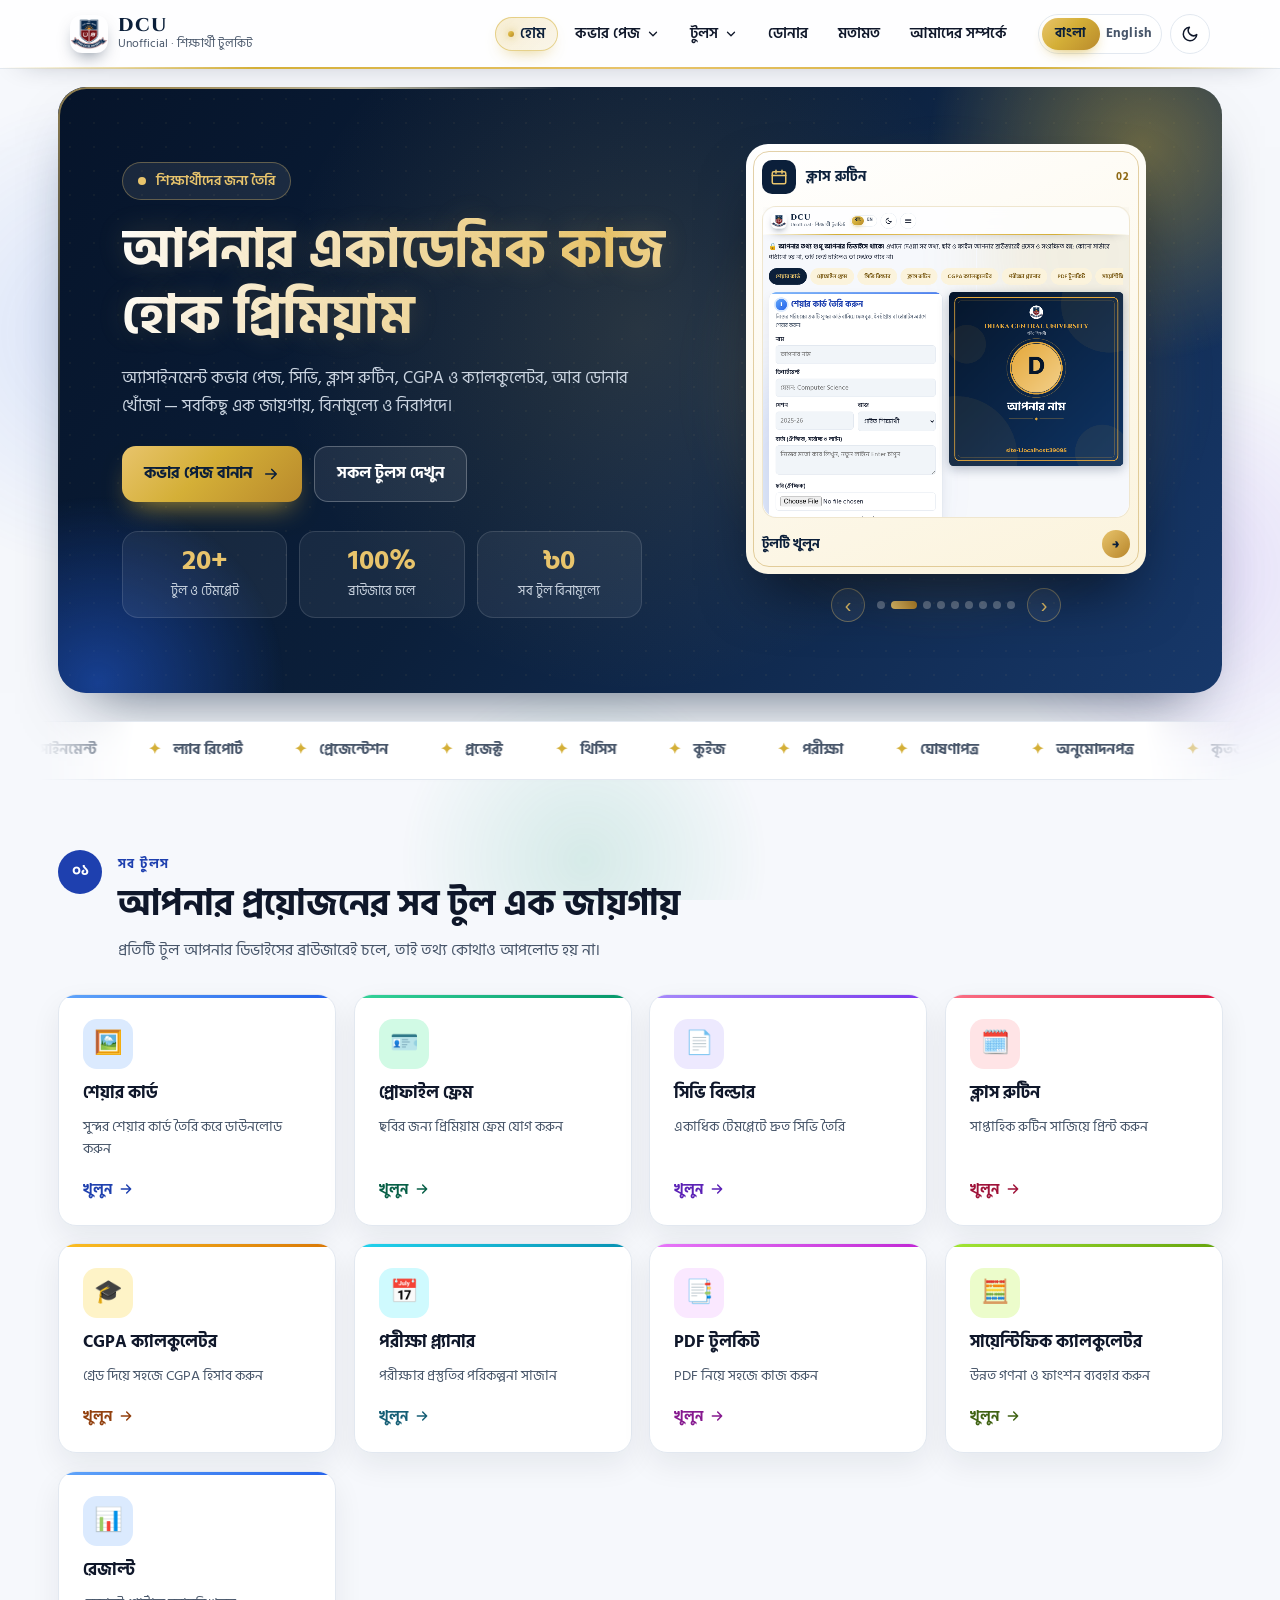
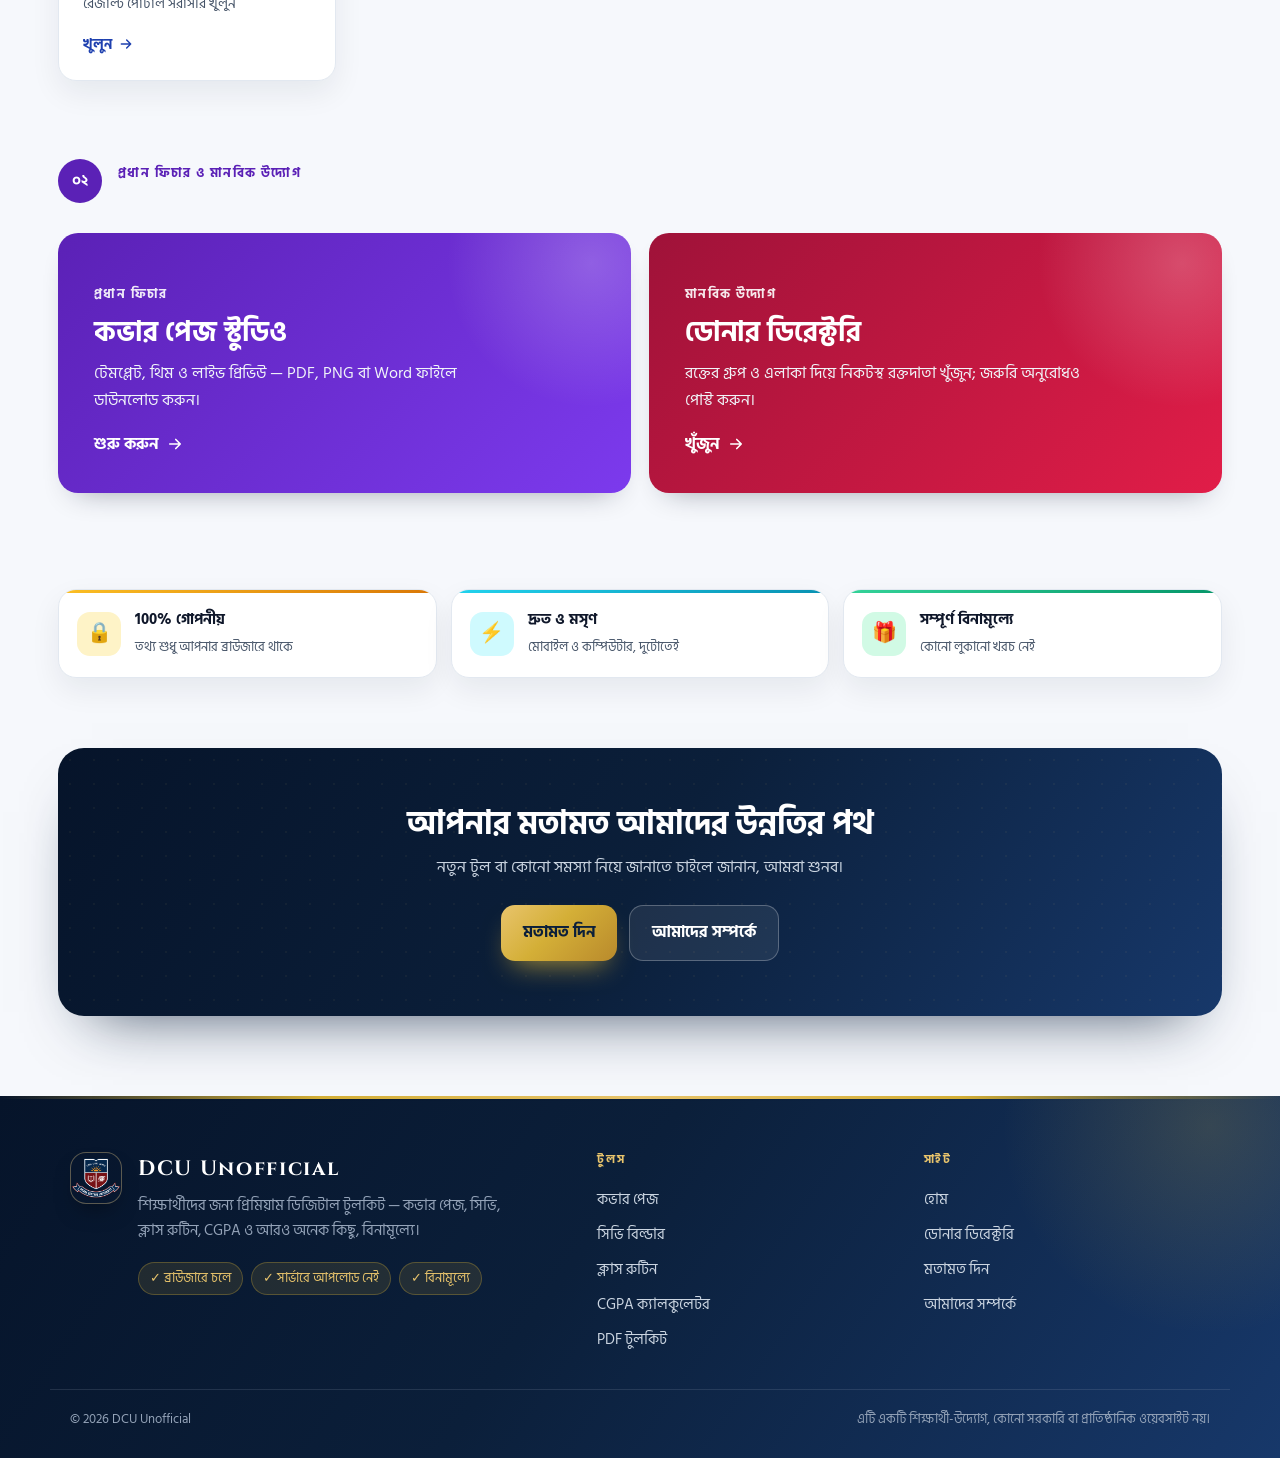
==== commit b6799f2a: "index.html" ====
--- a/index.html
+++ b/index.html
@@ -140,7 +140,7 @@
 .hp-stat b{display:block;font-size:clamp(22px,3vw,28px);color:var(--gold-light);font-weight:800;line-height:1.1}
 .hp-stat span{font-size:12.5px;color:#CBD5E1}
 
-.hp-mockwrap{justify-self:center;width:min(100%,330px)}
+.hp-mockwrap{justify-self:center;width:min(100%,400px)}
 .hp-mock{position:relative;overflow:hidden;aspect-ratio:3/4;border-radius:22px;background:linear-gradient(160deg,#FFFFFF,#FBF3DC);color:var(--navy);padding:22px;box-shadow:0 30px 60px -18px rgba(0,0,0,.6);animation:hpFloat 7s ease-in-out infinite;transform:rotate(-3deg)}
 .hp-mock:after{content:"";position:absolute;inset:0;background:linear-gradient(105deg,transparent 40%,rgba(255,255,255,.7) 50%,transparent 60%);transform:translateX(-100%);animation:hpSweep 5.5s ease-in-out infinite;pointer-events:none}
 @keyframes hpFloat{0%,100%{transform:rotate(-3deg) translateY(0)}50%{transform:rotate(-2deg) translateY(-10px)}}
@@ -231,7 +231,7 @@
 /* ---------- responsive (no sideways scroll, 44px targets) ---------- */
 @media(max-width:900px){
   .hp-panel{grid-template-columns:1fr;gap:28px}
-  .hp-mockwrap{order:-1;width:min(100%,220px);margin:0}
+  .hp-mockwrap{order:-1;width:min(100%,300px);margin:0}
   .hp-split{grid-template-columns:1fr}
 }
 @media(max-width:700px){
@@ -295,7 +295,7 @@
 
 /* magnetic primary/secondary buttons (translate property, so hover transform still works) */
 .hp-panel .hp-btn{transition:transform .3s var(--ease),box-shadow .3s var(--ease),background .3s,border-color .3s,translate .45s var(--ease)}
-.hp-panel .hp-btn.p{animation:hpCta 3.2s ease-in-out 1.4s infinite}
+
 @keyframes hpCta{0%,100%{box-shadow:0 14px 28px -12px rgba(212,175,55,.8)}50%{box-shadow:0 16px 42px -8px rgba(232,196,108,.95),0 0 0 6px rgba(232,196,108,.12)}}
 
 /* stat cards: lift + gold edge on hover */
@@ -309,13 +309,7 @@
 .hp-tilt .hp-mock{transform-style:preserve-3d}
 
 /* floating glass badges around the cover */
-.hp-float{position:absolute;z-index:3;display:inline-flex;align-items:center;gap:8px;padding:9px 14px;border-radius:14px;background:rgba(11,31,58,.78);border:1px solid rgba(232,196,108,.42);color:#F8E7B5;font-size:12.5px;font-weight:700;white-space:nowrap;box-shadow:0 18px 36px -16px rgba(0,0,0,.6);backdrop-filter:blur(10px);-webkit-backdrop-filter:blur(10px);animation:hpBob 5.5s ease-in-out infinite}
-.hp-float b{display:grid;place-items:center;width:20px;height:20px;border-radius:50%;background:var(--brand-grad);color:var(--navy);font-size:11px;line-height:1}
-.hp-float.f1{left:-34px;top:16%}
-.hp-float.f2{right:-22px;bottom:14%;animation-delay:-2.6s}
-@keyframes hpBob{0%,100%{transform:translateY(0)}50%{transform:translateY(-9px)}}
-
-@media(max-width:900px){.hp-float{display:none}.hp-tilt:before{inset:-6%}}
+
 @media(hover:none){.hp-panel.is-hover .hp-spot{display:none}}
 
 /* =========================================================
@@ -346,8 +340,6 @@
 @keyframes hpChipSweep{0%{transform:translateX(-120%)}40%,100%{transform:translateX(120%)}}
 
 /* glass badges: soft shine on the edge */
-.hp-float{overflow:hidden}
-.hp-float::after{content:"";position:absolute;inset:0;background:linear-gradient(105deg,transparent 40%,rgba(255,255,255,.22) 50%,transparent 60%);transform:translateX(-120%);animation:hpChipSweep 4.6s var(--ease) infinite;pointer-events:none}
 
 /* headline: letters "breathe" glow on the gold part */
 .hp-h1.t{text-shadow:0 0 28px rgba(232,196,108,.18)}
@@ -357,6 +349,52 @@
 
 @media(max-width:900px){.hp-spark:nth-child(n+9){display:none}}
 @media(prefers-reduced-motion:reduce){.hp-spark{display:none}}
+
+/* stat labels: bilingual via CSS (works without script; follows data-lang) */
+.hp-bl .en{display:none}
+:root[data-lang="en"] .hp-bl .bn{display:none}
+:root[data-lang="en"] .hp-bl .en{display:inline}
+
+/* =========================================================
+   TOOL SHOWCASE (replaces the cover mock beside the hero)
+   ========================================================= */
+.hp-show{position:relative;height:430px;perspective:1200px}
+.hp-slide{position:absolute;inset:0;display:flex;flex-direction:column;padding:16px;border-radius:22px;overflow:hidden;text-decoration:none;color:var(--navy);background:linear-gradient(160deg,#FFFFFF,#FBF3DC);box-shadow:0 30px 60px -18px rgba(0,0,0,.6);opacity:0;pointer-events:none;transform:translate3d(70px,0,0) rotateY(-18deg) scale(.9);transform-origin:center;transition:opacity .7s var(--ease),transform .9s var(--ease),filter .7s;filter:blur(3px);cursor:pointer}
+.hp-slide.prev{transform:translate3d(-70px,0,0) rotateY(18deg) scale(.9)}
+.hp-slide.on{opacity:1;transform:none;pointer-events:auto;filter:none}
+.hp-slide::before{content:"";position:absolute;inset:7px;border-radius:16px;border:1px solid rgba(184,140,40,.4);pointer-events:none}
+.hp-slide::after{content:"";position:absolute;inset:0;background:linear-gradient(105deg,transparent 40%,rgba(255,255,255,.75) 50%,transparent 60%);transform:translateX(-120%);pointer-events:none}
+.hp-slide.on::after{animation:hpSweepOnce 1.6s var(--ease) .3s 1 both}
+@keyframes hpSweepOnce{to{transform:translateX(120%)}}
+.hp-slide:hover .hp-sl-go{transform:translateX(4px)}
+
+.hp-sl-head{position:relative;display:flex;align-items:center;gap:10px;z-index:1}
+.hp-sl-ic{width:34px;height:34px;border-radius:10px;background:var(--navy);color:var(--gold-light);display:grid;place-items:center;flex:0 0 34px}
+.hp-sl-ic svg{width:18px;height:18px;fill:none;stroke:currentColor;stroke-width:2;stroke-linecap:round;stroke-linejoin:round}
+.hp-sl-head .hp-bl{font-weight:800;font-size:14px;line-height:1.2}
+.hp-sl-no{margin-left:auto;font-style:normal;font-size:11px;font-weight:800;color:#8F6A17;letter-spacing:1px}
+.hp-sl-body{position:relative;z-index:1;flex:1;margin:12px 0;border-radius:14px;background:#fff;border:1px solid rgba(184,140,40,.22);padding:12px;display:flex;flex-direction:column;justify-content:center;gap:8px;overflow:hidden}
+.hp-sl-foot{position:relative;z-index:1;display:flex;justify-content:space-between;align-items:center;font-size:12.5px;font-weight:800}
+.hp-sl-go{display:grid;place-items:center;width:28px;height:28px;border-radius:50%;background:linear-gradient(135deg,#E8C46C,#B8862B);color:var(--navy);transition:transform .4s var(--ease)}
+
+/* controls */
+.hp-prog{position:absolute;left:0;bottom:0;height:0;width:100%}
+.hp-ctrl{display:flex;align-items:center;justify-content:center;gap:12px;margin-top:14px}
+.hp-dots{display:flex;gap:6px;align-items:center}
+.hp-dots button.hp-pg{box-sizing:content-box;width:8px;height:8px;min-width:8px;min-height:8px;max-width:none;margin:0;padding:0;border:0;border-radius:99px;background:rgba(255,255,255,.3);box-shadow:none;cursor:pointer;transition:width .5s var(--ease),background .4s}
+.hp-dots button.hp-pg.on{width:26px;min-width:26px;background:linear-gradient(90deg,#E8C46C,#B8862B)}
+.hp-ctrl button.hp-arrow{box-sizing:border-box;width:34px;height:34px;min-width:34px;padding:0;margin:0;border-radius:50%;border:1px solid rgba(232,196,108,.4);background:rgba(255,255,255,.06);color:var(--gold-light);font-size:20px;line-height:1;cursor:pointer;transition:background .3s,border-color .3s}
+.hp-arrow:hover{background:rgba(232,196,108,.18);border-color:#E8C46C}
+.hp-dot:focus-visible,.hp-arrow:focus-visible,.hp-slide:focus-visible{outline:2px solid #E8C46C;outline-offset:3px}
+
+@media(max-width:900px){.hp-show{height:380px}}
+@media(prefers-reduced-motion:reduce){.hp-slide{transition:none}}
+
+/* real tool preview inside the showcase */
+.hp-sl-body{position:relative;z-index:1;flex:1;margin:12px 0;border-radius:14px;overflow:hidden;background:#fff;border:1px solid rgba(184,140,40,.22);display:block;padding:0}
+.hp-fr{position:absolute;inset:0;overflow:hidden;border-radius:14px}
+.hp-fr iframe{position:absolute;left:0;top:0;transform-origin:0 0;border:0;background:transparent;pointer-events:none;overflow:hidden}
+.hp-panel{overflow:hidden;overflow:clip}
 </style>
 <link rel="stylesheet" href="dcu-layout.css">
 <link rel="stylesheet" href="dcu-lang.css">
@@ -387,27 +425,67 @@
       </div>
 
       <div class="hp-stats hp-in" style="--d:400ms">
-        <div class="hp-stat"><b class="cnt" data-count data-to="9">0</b><span class="t">টুল|Tools</span></div>
-        <div class="hp-stat"><b class="cnt" data-count data-to="100">0</b><span class="t">% ব্রাউজারে|% in-browser</span></div>
-        <div class="hp-stat"><b class="cnt" data-count data-to="0">0</b><span class="t">সার্ভারে আপলোড|Server uploads</span></div>
+        <div class="hp-stat"><b class="cnt" data-count data-to="20" data-suffix="+">0</b><span class="hp-bl"><span class="bn">টুল ও টেমপ্লেট</span><span class="en">Tools &amp; templates</span></span></div>
+        <div class="hp-stat"><b class="cnt" data-count data-to="100" data-suffix="%">0</b><span class="hp-bl"><span class="bn">ব্রাউজারে চলে</span><span class="en">Runs in your browser</span></span></div>
+        <div class="hp-stat"><b class="cnt" data-count data-to="0" data-prefix="৳">0</b><span class="hp-bl"><span class="bn">সব টুল বিনামূল্যে</span><span class="en">All tools free</span></span></div>
       </div>
     </div>
 
-    <div class="hp-mockwrap hp-in" style="--d:280ms" aria-hidden="true">
+    <div class="hp-mockwrap hp-in" style="--d:280ms">
     <div class="hp-tilt">
-      <div class="hp-mock">
-        <span class="hp-frame"></span>
-        <div class="hp-m-top">DHAKA CENTRAL UNIVERSITY</div>
-        <div class="hp-m-title">ASSIGNMENT</div>
-        <div class="hp-m-rule"></div>
-        <div class="hp-ring"><i>DCU</i></div>
-        <div class="hp-sk" style="width:80%"></div>
-        <div class="hp-sk" style="width:62%"></div>
-        <div class="hp-sk" style="width:72%"></div>
-        <span class="hp-chip">PREMIUM COVER</span>
+      <div class="hp-show" id="hpShow">
+        <a class="hp-slide" data-id="card" href="tools.html#card" data-i="0" aria-label="Share Card">
+          <span class="hp-sl-head"><span class="hp-sl-ic"><svg viewBox="0 0 24 24" aria-hidden="true"><rect x="4" y="4" width="16" height="16" rx="3"/><path d="M8 9h8M8 13h5"/></svg></span><span class="hp-bl"><span class="bn">শেয়ার কার্ড</span><span class="en">Share Card</span></span><em class="hp-sl-no">01</em></span>
+          <span class="hp-sl-body"><span class="hp-fr"><iframe data-id="card" tabindex="-1" aria-hidden="true" title="preview"></iframe></span></span>
+          <span class="hp-sl-foot"><span class="hp-bl"><span class="bn">টুলটি খুলুন</span><span class="en">Open tool</span></span><span class="hp-sl-go">→</span></span>
+        </a>
+        <a class="hp-slide" data-id="routine" href="tools.html#routine" data-i="1" aria-label="Class Routine">
+          <span class="hp-sl-head"><span class="hp-sl-ic"><svg viewBox="0 0 24 24" aria-hidden="true"><rect x="3" y="5" width="18" height="16" rx="2"/><path d="M3 10h18M8 3v4M16 3v4"/></svg></span><span class="hp-bl"><span class="bn">ক্লাস রুটিন</span><span class="en">Class Routine</span></span><em class="hp-sl-no">02</em></span>
+          <span class="hp-sl-body"><span class="hp-fr"><iframe data-id="routine" tabindex="-1" aria-hidden="true" title="preview"></iframe></span></span>
+          <span class="hp-sl-foot"><span class="hp-bl"><span class="bn">টুলটি খুলুন</span><span class="en">Open tool</span></span><span class="hp-sl-go">→</span></span>
+        </a>
+        <a class="hp-slide" data-id="cgpa" href="tools.html#cgpa" data-i="2" aria-label="CGPA Calculator">
+          <span class="hp-sl-head"><span class="hp-sl-ic"><svg viewBox="0 0 24 24" aria-hidden="true"><path d="M3 17l5-5 4 4 8-9"/><path d="M15 7h6v6"/></svg></span><span class="hp-bl"><span class="bn">CGPA ক্যালকুলেটর</span><span class="en">CGPA Calculator</span></span><em class="hp-sl-no">03</em></span>
+          <span class="hp-sl-body"><span class="hp-fr"><iframe data-id="cgpa" tabindex="-1" aria-hidden="true" title="preview"></iframe></span></span>
+          <span class="hp-sl-foot"><span class="hp-bl"><span class="bn">টুলটি খুলুন</span><span class="en">Open tool</span></span><span class="hp-sl-go">→</span></span>
+        </a>
+        <a class="hp-slide" data-id="exam" href="tools.html#exam" data-i="3" aria-label="Exam Planner">
+          <span class="hp-sl-head"><span class="hp-sl-ic"><svg viewBox="0 0 24 24" aria-hidden="true"><circle cx="12" cy="13" r="8"/><path d="M12 9v4l2.5 2M9 2h6"/></svg></span><span class="hp-bl"><span class="bn">পরীক্ষা প্ল্যানার</span><span class="en">Exam Planner</span></span><em class="hp-sl-no">04</em></span>
+          <span class="hp-sl-body"><span class="hp-fr"><iframe data-id="exam" tabindex="-1" aria-hidden="true" title="preview"></iframe></span></span>
+          <span class="hp-sl-foot"><span class="hp-bl"><span class="bn">টুলটি খুলুন</span><span class="en">Open tool</span></span><span class="hp-sl-go">→</span></span>
+        </a>
+        <a class="hp-slide" data-id="cv" href="tools.html#cv" data-i="4" aria-label="CV Builder">
+          <span class="hp-sl-head"><span class="hp-sl-ic"><svg viewBox="0 0 24 24" aria-hidden="true"><circle cx="12" cy="8" r="4"/><path d="M4 21c1-4 4-6 8-6s7 2 8 6"/></svg></span><span class="hp-bl"><span class="bn">সিভি বিল্ডার</span><span class="en">CV Builder</span></span><em class="hp-sl-no">05</em></span>
+          <span class="hp-sl-body"><span class="hp-fr"><iframe data-id="cv" tabindex="-1" aria-hidden="true" title="preview"></iframe></span></span>
+          <span class="hp-sl-foot"><span class="hp-bl"><span class="bn">টুলটি খুলুন</span><span class="en">Open tool</span></span><span class="hp-sl-go">→</span></span>
+        </a>
+        <a class="hp-slide" data-id="frame" href="tools.html#frame" data-i="5" aria-label="Profile Frame">
+          <span class="hp-sl-head"><span class="hp-sl-ic"><svg viewBox="0 0 24 24" aria-hidden="true"><circle cx="12" cy="12" r="8"/><circle cx="12" cy="12" r="4"/></svg></span><span class="hp-bl"><span class="bn">প্রোফাইল ফ্রেম</span><span class="en">Profile Frame</span></span><em class="hp-sl-no">06</em></span>
+          <span class="hp-sl-body"><span class="hp-fr"><iframe data-id="frame" tabindex="-1" aria-hidden="true" title="preview"></iframe></span></span>
+          <span class="hp-sl-foot"><span class="hp-bl"><span class="bn">টুলটি খুলুন</span><span class="en">Open tool</span></span><span class="hp-sl-go">→</span></span>
+        </a>
+        <a class="hp-slide" data-id="pdf" href="tools.html#pdf" data-i="6" aria-label="PDF Toolkit">
+          <span class="hp-sl-head"><span class="hp-sl-ic"><svg viewBox="0 0 24 24" aria-hidden="true"><path d="M14 3H7a2 2 0 00-2 2v14a2 2 0 002 2h10a2 2 0 002-2V8z"/><path d="M14 3v5h5"/></svg></span><span class="hp-bl"><span class="bn">PDF টুলকিট</span><span class="en">PDF Toolkit</span></span><em class="hp-sl-no">07</em></span>
+          <span class="hp-sl-body"><span class="hp-fr"><iframe data-id="pdf" tabindex="-1" aria-hidden="true" title="preview"></iframe></span></span>
+          <span class="hp-sl-foot"><span class="hp-bl"><span class="bn">টুলটি খুলুন</span><span class="en">Open tool</span></span><span class="hp-sl-go">→</span></span>
+        </a>
+        <a class="hp-slide" data-id="calc" href="tools.html#calc" data-i="7" aria-label="Scientific Calculator">
+          <span class="hp-sl-head"><span class="hp-sl-ic"><svg viewBox="0 0 24 24" aria-hidden="true"><rect x="5" y="3" width="14" height="18" rx="2"/><path d="M9 8h6M9 13h2M13 13h2M9 17h2M13 17h2"/></svg></span><span class="hp-bl"><span class="bn">সায়েন্টিফিক ক্যালকুলেটর</span><span class="en">Scientific Calculator</span></span><em class="hp-sl-no">08</em></span>
+          <span class="hp-sl-body"><span class="hp-fr"><iframe data-id="calc" tabindex="-1" aria-hidden="true" title="preview"></iframe></span></span>
+          <span class="hp-sl-foot"><span class="hp-bl"><span class="bn">টুলটি খুলুন</span><span class="en">Open tool</span></span><span class="hp-sl-go">→</span></span>
+        </a>
+        <a class="hp-slide" data-id="result" href="tools.html#result" data-i="8" aria-label="Results Portal">
+          <span class="hp-sl-head"><span class="hp-sl-ic"><svg viewBox="0 0 24 24" aria-hidden="true"><path d="M4 20V10M10 20V4M16 20v-7M22 20H2"/></svg></span><span class="hp-bl"><span class="bn">রেজাল্ট</span><span class="en">Results Portal</span></span><em class="hp-sl-no">09</em></span>
+          <span class="hp-sl-body"><span class="hp-fr"><iframe data-id="result" tabindex="-1" aria-hidden="true" title="preview"></iframe></span></span>
+          <span class="hp-sl-foot"><span class="hp-bl"><span class="bn">টুলটি খুলুন</span><span class="en">Open tool</span></span><span class="hp-sl-go">→</span></span>
+        </a>
+        <span class="hp-prog" aria-hidden="true"></span>
       </div>
-      <span class="hp-float f1"><b aria-hidden="true">✓</b><span class="t">পিডিএফ প্রস্তুত|PDF ready</span></span>
-      <span class="hp-float f2"><span class="t">A4 · প্রিমিয়াম|A4 · Premium</span></span>
+      <div class="hp-ctrl">
+        <button type="button" class="hp-arrow" data-dir="-1" aria-label="Previous">‹</button>
+        <div class="hp-dots"><button type="button" class="hp-pg" data-go="0" aria-label="Share Card"></button><button type="button" class="hp-pg" data-go="1" aria-label="Class Routine"></button><button type="button" class="hp-pg" data-go="2" aria-label="CGPA Calculator"></button><button type="button" class="hp-pg" data-go="3" aria-label="Exam Planner"></button><button type="button" class="hp-pg" data-go="4" aria-label="CV Builder"></button><button type="button" class="hp-pg" data-go="5" aria-label="Profile Frame"></button><button type="button" class="hp-pg" data-go="6" aria-label="PDF Toolkit"></button><button type="button" class="hp-pg" data-go="7" aria-label="Scientific Calculator"></button><button type="button" class="hp-pg" data-go="8" aria-label="Results Portal"></button></div>
+        <button type="button" class="hp-arrow" data-dir="1" aria-label="Next">›</button>
+      </div>
     </div>
     </div>
   </div>
@@ -521,12 +599,13 @@
   var els = document.querySelectorAll('.rv');
   function countUp(el) {
     var to = +el.getAttribute('data-to') || 0;
-    if (reduce) { el.textContent = to; return; }
+    var pre = el.getAttribute('data-prefix') || '', suf = el.getAttribute('data-suffix') || '';
+    if (reduce) { el.textContent = pre + to + suf; return; }
     var t0 = null, dur = 1400;
     function step(ts) {
       if (t0 === null) t0 = ts;
       var p = Math.min((ts - t0) / dur, 1);
-      el.textContent = Math.round(to * (1 - Math.pow(1 - p, 3)));
+      el.textContent = pre + Math.round(to * (1 - Math.pow(1 - p, 3))) + suf;
       if (p < 1) requestAnimationFrame(step);
     }
     requestAnimationFrame(step);
@@ -731,15 +810,6 @@
     tgx = 0; tgy = 0; tsx = 50; tsy = 40; kick();
   });
 
-  panel.querySelectorAll('.hp-btn').forEach(function (b) {
-    b.addEventListener('pointermove', function (e) {
-      var r = b.getBoundingClientRect();
-      var dx = (e.clientX - (r.left + r.width / 2)) * 0.22;
-      var dy = (e.clientY - (r.top + r.height / 2)) * 0.3;
-      b.style.translate = dx.toFixed(1) + 'px ' + dy.toFixed(1) + 'px';
-    });
-    b.addEventListener('pointerleave', function () { b.style.translate = ''; });
-  });
 })();
 </script>
 
@@ -782,17 +852,82 @@
     par();
   }
 
-  /* headline depth: text shifts a few px with the cursor */
-  var h1 = panel.querySelector('.hp-h1');
-  if (h1 && fine) {
-    panel.addEventListener('pointermove', function (e) {
-      var r = panel.getBoundingClientRect();
-      var x = (e.clientX - r.left) / r.width - 0.5;
-      var y = (e.clientY - r.top) / r.height - 0.5;
-      h1.style.translate = (x * -10).toFixed(1) + 'px ' + (y * -6).toFixed(1) + 'px';
+})();
+</script>
+
+<script>
+/* Tool showcase: auto-rotate, pause on hover, dots/arrows, keyboard-friendly. */
+(function () {
+  var show = document.getElementById('hpShow');
+  var panel = document.querySelector('.hp-panel');
+  if (!show) return;
+  var slides = [].slice.call(show.querySelectorAll('.hp-slide'));
+  var dots = [].slice.call(document.querySelectorAll('.hp-pg'));
+  var prog = show.querySelector('.hp-prog');
+  var reduce = window.matchMedia('(prefers-reduced-motion: reduce)').matches;
+  var DUR = 4600, i = 0, timer = 0, hovering = false;
+
+
+  function restartProgress() {
+    if (!prog) return;
+    prog.style.animation = 'none';
+    void prog.offsetWidth;
+    prog.style.animation = '';
+  }
+
+  var W = 900; /* CSS width the real tool page is laid out at */
+  function load(k) {
+    var f = slides[k] && slides[k].querySelector('iframe');
+    if (f && !f.getAttribute('src')) f.setAttribute('src', 'tools.html?embed=' + slides[k].getAttribute('data-id'));
+  }
+  function fit() {
+    slides.forEach(function (sl) {
+      var body = sl.querySelector('.hp-sl-body'), f = sl.querySelector('iframe');
+      if (!body || !f) return;
+      var bw = body.clientWidth, bh = body.clientHeight;
+      var sc = bw / W;
+      f.style.width = W + 'px';
+      f.style.height = (bh / sc) + 'px';
+      f.style.transform = 'scale(' + sc + ')';
     });
-    panel.addEventListener('pointerleave', function () { h1.style.translate = ''; });
-  }
+  }
+  window.addEventListener('resize', fit);
+
+  function go(n) {
+    n = (n + slides.length) % slides.length;
+    [n - 1, n, n + 1].forEach(function (k) { load((k + slides.length) % slides.length); });
+    slides.forEach(function (s, k) {
+      s.classList.toggle('on', k === n);
+      s.classList.toggle('prev', k < n);
+      s.setAttribute('aria-hidden', k === n ? 'false' : 'true');
+      s.tabIndex = k === n ? 0 : -1;
+    });
+    dots.forEach(function (d, k) { d.classList.toggle('on', k === n); });
+    i = n;
+    restartProgress();
+  }
+
+  function schedule() {
+    clearTimeout(timer);
+    if (reduce || hovering) return;
+    timer = setTimeout(function () { go(i + 1); schedule(); }, DUR);
+  }
+
+  dots.forEach(function (d) {
+    d.addEventListener('click', function () { go(+d.getAttribute('data-go')); schedule(); });
+  });
+  document.querySelectorAll('.hp-ctrl .hp-arrow').forEach(function (a) {
+    a.addEventListener('click', function () { go(i + (+a.getAttribute('data-dir'))); schedule(); });
+  });
+
+  show.addEventListener('pointerenter', function () { hovering = true; clearTimeout(timer); });
+  show.addEventListener('pointerleave', function () { hovering = false; go(i); schedule(); });
+
+  /* iframes can scroll the clipped hero container; keep it pinned */
+  panel.addEventListener('scroll', function () { panel.scrollTop = 0; panel.scrollLeft = 0; });
+  fit();
+  go(0);
+  schedule();
 })();
 </script>
 </body>
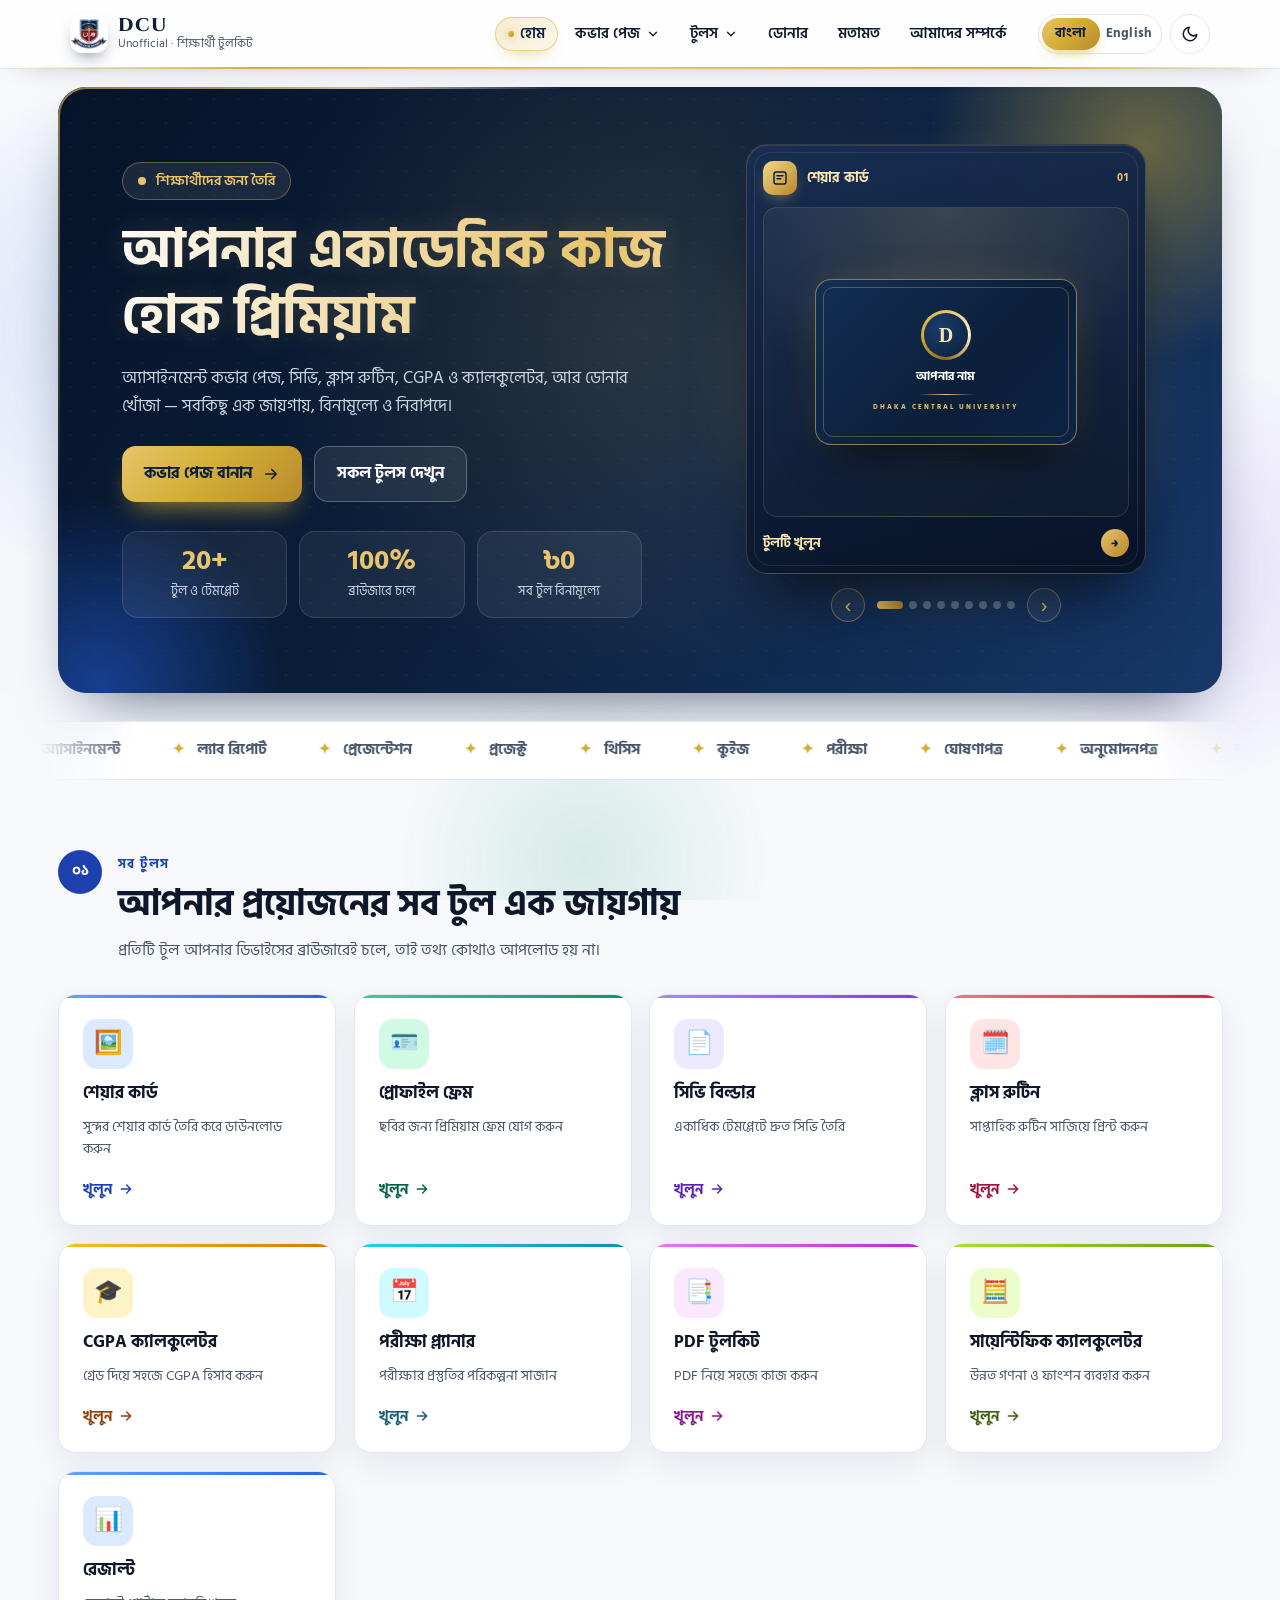
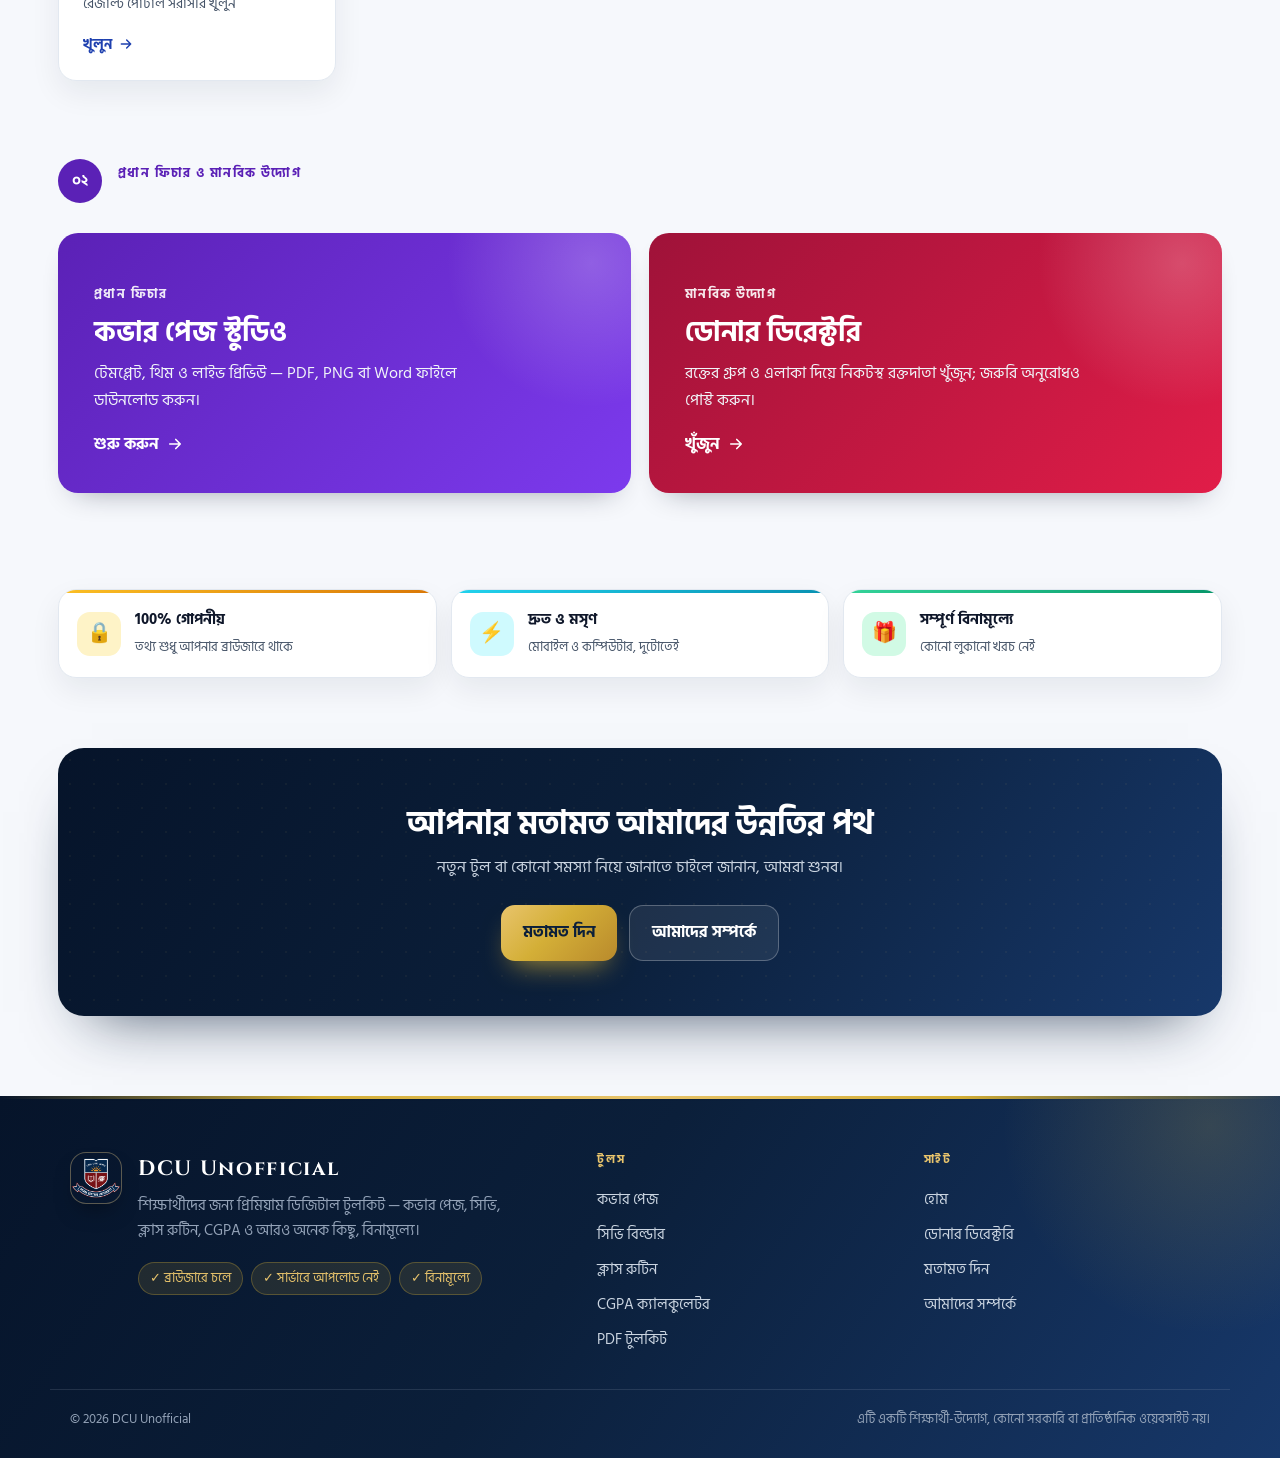
==== commit bcc0ffd3: "index.html" ====
--- a/index.html
+++ b/index.html
@@ -390,11 +390,151 @@
 @media(max-width:900px){.hp-show{height:380px}}
 @media(prefers-reduced-motion:reduce){.hp-slide{transition:none}}
 
-/* real tool preview inside the showcase */
-.hp-sl-body{position:relative;z-index:1;flex:1;margin:12px 0;border-radius:14px;overflow:hidden;background:#fff;border:1px solid rgba(184,140,40,.22);display:block;padding:0}
-.hp-fr{position:absolute;inset:0;overflow:hidden;border-radius:14px}
-.hp-fr iframe{position:absolute;left:0;top:0;transform-origin:0 0;border:0;background:transparent;pointer-events:none;overflow:hidden}
-.hp-panel{overflow:hidden;overflow:clip}
+
+/* =========================================================
+   TOOL SHOWCASE v2 — dark navy glass + gold, premium visuals
+   ========================================================= */
+@property --p{syntax:'<percentage>';inherits:false;initial-value:0%}
+.hp-slide{background:linear-gradient(165deg,rgba(24,46,82,.97),rgba(7,18,38,.98));color:#F1F5F9;border:1px solid rgba(232,196,108,.22);box-shadow:0 34px 60px -22px rgba(0,0,0,.75),inset 0 1px 0 rgba(255,255,255,.08)}
+.hp-slide::before{border-color:rgba(232,196,108,.12)}
+.hp-slide::after{background:linear-gradient(105deg,transparent 40%,rgba(255,243,201,.16) 50%,transparent 60%)}
+.hp-sl-ic{background:linear-gradient(135deg,#F3D98A,#B8862B);color:#0B1F3A;box-shadow:0 6px 16px -6px rgba(232,196,108,.6)}
+.hp-sl-head .hp-bl{color:#F8E7B5}
+.hp-sl-no{color:#E8C46C}
+.hp-sl-body{background:radial-gradient(circle at 50% 0%,rgba(232,196,108,.16),transparent 62%),rgba(255,255,255,.025);border:1px solid rgba(232,196,108,.16);display:flex;align-items:center;justify-content:center;padding:0}
+.hp-sl-foot{color:#F8E7B5}
+.hp-sl-go{color:#0B1F3A}
+
+.v-stage{position:relative;width:100%;height:100%;display:flex;flex-direction:column;align-items:center;justify-content:center;gap:14px;padding:14px}
+.hp-slide.on .v-stage>*{animation:vUp .8s var(--ease) both}
+.hp-slide.on .v-stage>*:nth-child(2){animation-delay:.1s}
+.hp-slide.on .v-stage>*:nth-child(3){animation-delay:.2s}
+@keyframes vUp{from{opacity:0;transform:translate3d(0,12px,0)}to{opacity:1;transform:none}}
+.v-dot{display:inline-block;width:6px;height:6px;border-radius:50%;background:#E8C46C;box-shadow:0 0 0 0 rgba(232,196,108,.7);animation:vPing 1.8s infinite}
+@keyframes vPing{0%{box-shadow:0 0 0 0 rgba(232,196,108,.7)}70%,100%{box-shadow:0 0 0 7px rgba(232,196,108,0)}}
+.v-now{display:inline-flex;align-items:center;gap:7px;font-size:11px;font-weight:700;color:#F8E7B5;padding:6px 12px;border-radius:99px;background:rgba(232,196,108,.1);border:1px solid rgba(232,196,108,.25)}
+.v-live{position:absolute;top:12px;right:12px;display:inline-flex;align-items:center;gap:6px;font-size:9px;font-weight:800;letter-spacing:1.5px;color:#F8E7B5}
+
+/* 1 share card */
+.v-card{width:78%;aspect-ratio:1.58;border-radius:16px;position:relative;overflow:hidden;display:flex;flex-direction:column;align-items:center;justify-content:center;gap:7px;background:linear-gradient(135deg,#132E55,#0B1F3A 60%,#0E2446);border:1px solid rgba(232,196,108,.55);box-shadow:0 22px 40px -16px rgba(0,0,0,.8),0 0 40px -10px rgba(232,196,108,.25)}
+.v-card::before{content:"";position:absolute;inset:7px;border:1px solid rgba(232,196,108,.3);border-radius:10px;pointer-events:none}
+.v-card::after{content:"";position:absolute;inset:0;background:linear-gradient(105deg,transparent 40%,rgba(255,243,201,.28) 50%,transparent 60%);transform:translateX(-120%)}
+.hp-slide.on .v-card::after{animation:vSweep 2.8s var(--ease) .4s infinite}
+@keyframes vSweep{0%{transform:translateX(-120%)}55%,100%{transform:translateX(120%)}}
+.v-seal{width:50px;height:50px;border-radius:50%;padding:3px;background:conic-gradient(#E8C46C,#FFF3C9,#8F6A17,#D4AF37,#E8C46C);display:grid}
+.v-seal i{font-style:normal;border-radius:50%;background:radial-gradient(circle at 35% 30%,#1B3B6B,#0B1F3A);display:grid;place-items:center;font-family:Georgia,serif;font-weight:800;font-size:20px;color:#F8E7B5}
+.v-nm{font-size:12px;color:#fff}
+.v-rule{width:56px;height:1px;background:linear-gradient(90deg,transparent,#E8C46C,transparent)}
+.v-card small{font-size:7px;letter-spacing:2px;color:#E8C46C;font-weight:700}
+
+/* 2 routine */
+.v-routine{gap:10px}
+.v-days,.v-grid{width:100%;display:grid;grid-template-columns:repeat(5,1fr);gap:6px}
+.v-days span{font-size:9px;font-weight:700;text-align:center;color:#E8C46C;letter-spacing:.5px}
+.v-grid i{height:24px;border-radius:7px;background:rgba(255,255,255,.05);border:1px solid rgba(255,255,255,.06)}
+.v-grid i.g{background:linear-gradient(135deg,#F3D98A,#B8862B);border:0}
+.v-grid i.t{background:rgba(45,212,191,.2);border-color:rgba(45,212,191,.4)}
+.v-grid i.b{background:rgba(96,165,250,.2);border-color:rgba(96,165,250,.4)}
+.v-grid i.g.live{animation:vPulse 2s ease-in-out infinite}
+.hp-slide.on .v-grid i{animation:vPop .6s var(--ease) both;animation-delay:calc(var(--d,0)*.05s + .2s)}
+@keyframes vPop{from{opacity:0;transform:scale(.6)}to{opacity:1;transform:none}}
+@keyframes vPulse{0%,100%{box-shadow:0 0 0 0 rgba(232,196,108,.5)}50%{box-shadow:0 0 0 5px rgba(232,196,108,0)}}
+
+/* 3 CGPA */
+.v-cgpa{gap:12px}
+.v-big{text-align:center}
+.v-num{display:block;font-size:50px;font-weight:800;line-height:1;background:linear-gradient(180deg,#FFF3C9,#E8C46C 55%,#B8862B);-webkit-background-clip:text;background-clip:text;color:transparent;font-variant-numeric:tabular-nums}
+.v-big small{display:block;margin-top:6px;font-size:10px;letter-spacing:4px;color:#94A3B8;font-weight:700}
+.v-rows{width:82%}
+.v-rows div{display:flex;justify-content:space-between;align-items:center;font-size:12px;padding:7px 2px;border-bottom:1px solid rgba(255,255,255,.08)}
+.v-rows span{color:#CBD5E1}
+.v-rows em{font-style:normal;font-weight:800;font-size:11px;padding:3px 10px;border-radius:99px;background:linear-gradient(135deg,#F3D98A,#B8862B);color:#0B1F3A}
+.v-rows em.b{background:rgba(96,165,250,.2);color:#BFDBFE}
+
+/* 4 exam */
+.v-exam{gap:16px}
+.v-ring{width:124px;height:124px;border-radius:50%;padding:9px;background:conic-gradient(#E8C46C var(--p),rgba(255,255,255,.08) 0);box-shadow:0 0 30px -8px rgba(232,196,108,.4)}
+.hp-slide.on .v-ring{animation:vRing 1.6s var(--ease) .3s both}
+@keyframes vRing{from{--p:0%}to{--p:72%}}
+.v-ring>div{width:100%;height:100%;border-radius:50%;background:#0B1F3A;display:flex;flex-direction:column;align-items:center;justify-content:center}
+.v-ring b{font-size:34px;font-weight:800;color:#F8E7B5;line-height:1}
+.v-ring small{font-size:9px;color:#94A3B8;margin-top:3px}
+.v-bars{width:84%;display:flex;flex-direction:column;gap:9px}
+.v-bars div{display:grid;grid-template-columns:52px 1fr;gap:10px;align-items:center;font-size:11px;color:#CBD5E1}
+.v-bars i{height:6px;border-radius:6px;background:rgba(255,255,255,.08);position:relative;overflow:hidden}
+.v-bars i::after{content:"";position:absolute;inset:0;width:var(--w);border-radius:6px;background:linear-gradient(90deg,#B8862B,#F3D98A);transform-origin:left}
+.hp-slide.on .v-bars i::after{animation:vGrow 1.2s var(--ease) .4s both}
+@keyframes vGrow{from{transform:scaleX(0)}to{transform:scaleX(1)}}
+
+/* 5 CV */
+.v-doc{width:86%;height:76%;border-radius:14px;padding:14px;display:flex;flex-direction:column;gap:12px;background:rgba(255,255,255,.04);border:1px solid rgba(232,196,108,.2);position:relative}
+.v-head{display:flex;gap:10px;align-items:center;padding-bottom:10px;border-bottom:1px solid rgba(232,196,108,.18)}
+.v-head>i{width:30px;height:30px;border-radius:50%;background:linear-gradient(135deg,#F3D98A,#B8862B);flex:0 0 30px}
+.v-head b{display:block;width:70px;height:9px;border-radius:5px;background:#F8E7B5}
+.v-head s{display:block;width:46px;height:5px;border-radius:4px;background:rgba(232,196,108,.6);margin-top:6px;text-decoration:none}
+.v-cols{display:grid;grid-template-columns:34% 1fr;gap:12px}
+.v-cols u{display:block;height:5px;border-radius:4px;background:rgba(255,255,255,.14);margin-bottom:9px}
+.v-side u:first-child{background:rgba(232,196,108,.7)}
+.v-main u:nth-child(odd){width:88%}
+.hp-slide.on .v-cols u{animation:vGrowX .9s var(--ease) both}
+.hp-slide.on .v-cols u:nth-child(2){animation-delay:.1s}
+.hp-slide.on .v-cols u:nth-child(3){animation-delay:.2s}
+.hp-slide.on .v-cols u:nth-child(4){animation-delay:.3s}
+@keyframes vGrowX{from{transform:scaleX(0);transform-origin:left}to{transform:scaleX(1);transform-origin:left}}
+
+/* 6 frame */
+.v-frame{gap:18px}
+.v-avatar{width:124px;height:124px;border-radius:50%;position:relative;display:grid;place-items:center}
+.v-avatar::before{content:"";position:absolute;inset:-6px;border-radius:50%;background:conic-gradient(#E8C46C,#FFF3C9,#8F6A17,#D4AF37,#E8C46C);-webkit-mask:radial-gradient(farthest-side,transparent calc(100% - 4px),#000 calc(100% - 3px));mask:radial-gradient(farthest-side,transparent calc(100% - 4px),#000 calc(100% - 3px));animation:vSpin 7s linear infinite}
+.v-avatar i{font-style:normal;width:100%;height:100%;border-radius:50%;display:grid;place-items:center;background:radial-gradient(circle at 35% 30%,#1B3B6B,#0B1F3A);color:#F8E7B5;font-size:38px;font-weight:800;font-family:Georgia,serif}
+.v-orb{position:absolute;inset:-6px;border-radius:50%;animation:vSpin 4s linear infinite;pointer-events:none}
+.v-orb::after{content:"";position:absolute;top:-4px;left:50%;width:8px;height:8px;margin-left:-4px;border-radius:50%;background:#FFF3C9;box-shadow:0 0 12px 3px rgba(232,196,108,.8)}
+@keyframes vSpin{to{transform:rotate(360deg)}}
+.v-sw{display:flex;gap:10px}
+.v-sw b{width:16px;height:16px;border-radius:50%;background:#B8862B;border:2px solid transparent}
+.v-sw b:nth-child(2){background:#1B3B6B}
+.v-sw b:nth-child(3){background:#D9A5A5}
+.v-sw b.on{border-color:#F8E7B5;box-shadow:0 0 0 3px rgba(232,196,108,.25)}
+
+/* 7 PDF */
+.v-pdf{gap:14px}
+.v-pages{position:relative;width:100%;height:112px}
+.v-pages span{position:absolute;top:14px;width:64px;height:82px;border-radius:9px;display:flex;align-items:flex-end;justify-content:center;padding-bottom:8px;font-size:10px;font-weight:800;color:#0B1F3A;background:linear-gradient(160deg,#FFFFFF,#E9DDBE);box-shadow:0 14px 26px -10px rgba(0,0,0,.7);transition:transform 1s var(--ease)}
+.v-pages .p1{left:calc(50% - 92px);transform:rotate(-9deg)}
+.v-pages .p2{left:calc(50% - 32px);transform:none;background:linear-gradient(160deg,#F3D98A,#B8862B);color:#0B1F3A}
+.v-pages .p3{left:calc(50% + 28px);transform:rotate(9deg)}
+.hp-slide.on .v-pages .p1{animation:vMergeL 2.2s var(--ease) .6s both}
+.hp-slide.on .v-pages .p3{animation:vMergeR 2.2s var(--ease) .6s both}
+.hp-slide.on .v-pages .p2{animation:vMergeM 2.2s var(--ease) .6s both}
+@keyframes vMergeL{0%{transform:rotate(-9deg)}60%,100%{transform:translateX(92px) rotate(0)}}
+@keyframes vMergeR{0%{transform:rotate(9deg)}60%,100%{transform:translateX(-28px) rotate(0)}}
+@keyframes vMergeM{0%{transform:none}60%,100%{transform:translateY(-10px) scale(1.04)}}
+.v-out{font-size:12px;font-weight:800;color:#0B1F3A;padding:7px 16px;border-radius:99px;background:linear-gradient(135deg,#F3D98A,#B8862B);box-shadow:0 10px 24px -10px rgba(232,196,108,.7)}
+.hp-slide.on .v-out{animation:vFadeIn .6s ease 2.4s both}
+@keyframes vFadeIn{from{opacity:0;transform:translateY(6px)}to{opacity:1;transform:none}}
+
+/* 8 calculator */
+.v-calc{gap:12px}
+.v-disp{width:92%;padding:12px 14px;border-radius:12px;text-align:right;background:rgba(0,0,0,.4);border:1px solid rgba(232,196,108,.25);box-shadow:inset 0 0 20px rgba(0,0,0,.5)}
+.v-disp small{display:block;font-size:11px;color:#94A3B8}
+.v-disp b{display:block;font-size:30px;font-weight:800;color:#F8E7B5;line-height:1.1;font-variant-numeric:tabular-nums}
+.hp-slide.on .v-disp b{animation:vFadeIn .6s ease .9s both}
+.v-keys{width:92%;display:grid;grid-template-columns:repeat(4,1fr);gap:6px}
+.v-keys i{font-style:normal;text-align:center;font-size:12px;font-weight:700;padding:7px 0;border-radius:8px;background:rgba(255,255,255,.06);border:1px solid rgba(255,255,255,.06);color:#E2E8F0}
+.v-keys i.hot{background:linear-gradient(135deg,#F3D98A,#B8862B);color:#0B1F3A;border:0;animation:vKey 2s ease-in-out infinite}
+@keyframes vKey{0%,100%{box-shadow:0 0 0 0 rgba(232,196,108,.6)}50%{box-shadow:0 0 0 6px rgba(232,196,108,0)}}
+
+/* 9 results */
+.v-res{gap:14px}
+.v-score{text-align:center}
+.v-score b{display:block;font-size:44px;font-weight:800;line-height:1;background:linear-gradient(180deg,#FFF3C9,#E8C46C 55%,#B8862B);-webkit-background-clip:text;background-clip:text;color:transparent}
+.v-score small{font-size:10px;letter-spacing:4px;color:#94A3B8;font-weight:700}
+.v-sb{width:88%;display:flex;flex-direction:column;gap:9px}
+.v-sb div{display:grid;grid-template-columns:56px 1fr 26px;gap:10px;align-items:center;font-size:11px;color:#CBD5E1}
+.v-sb i{height:6px;border-radius:6px;background:rgba(255,255,255,.08);position:relative;overflow:hidden}
+.v-sb i::after{content:"";position:absolute;inset:0;width:var(--w);border-radius:6px;background:linear-gradient(90deg,#B8862B,#F3D98A);transform-origin:left}
+.hp-slide.on .v-sb i::after{animation:vGrow 1.2s var(--ease) .4s both}
+.v-sb em{font-style:normal;font-weight:800;color:#F8E7B5;text-align:right}
 </style>
 <link rel="stylesheet" href="dcu-layout.css">
 <link rel="stylesheet" href="dcu-lang.css">
@@ -436,47 +576,47 @@
       <div class="hp-show" id="hpShow">
         <a class="hp-slide" data-id="card" href="tools.html#card" data-i="0" aria-label="Share Card">
           <span class="hp-sl-head"><span class="hp-sl-ic"><svg viewBox="0 0 24 24" aria-hidden="true"><rect x="4" y="4" width="16" height="16" rx="3"/><path d="M8 9h8M8 13h5"/></svg></span><span class="hp-bl"><span class="bn">শেয়ার কার্ড</span><span class="en">Share Card</span></span><em class="hp-sl-no">01</em></span>
-          <span class="hp-sl-body"><span class="hp-fr"><iframe data-id="card" tabindex="-1" aria-hidden="true" title="preview"></iframe></span></span>
+          <span class="hp-sl-body"><div class="v-stage"><div class="v-card"><span class="v-seal"><i>D</i></span><b class="v-nm">আপনার নাম</b><span class="v-rule"></span><small>DHAKA CENTRAL UNIVERSITY</small></div></div></span>
           <span class="hp-sl-foot"><span class="hp-bl"><span class="bn">টুলটি খুলুন</span><span class="en">Open tool</span></span><span class="hp-sl-go">→</span></span>
         </a>
         <a class="hp-slide" data-id="routine" href="tools.html#routine" data-i="1" aria-label="Class Routine">
           <span class="hp-sl-head"><span class="hp-sl-ic"><svg viewBox="0 0 24 24" aria-hidden="true"><rect x="3" y="5" width="18" height="16" rx="2"/><path d="M3 10h18M8 3v4M16 3v4"/></svg></span><span class="hp-bl"><span class="bn">ক্লাস রুটিন</span><span class="en">Class Routine</span></span><em class="hp-sl-no">02</em></span>
-          <span class="hp-sl-body"><span class="hp-fr"><iframe data-id="routine" tabindex="-1" aria-hidden="true" title="preview"></iframe></span></span>
+          <span class="hp-sl-body"><div class="v-stage v-routine"><div class="v-days"><span>শনি</span><span>রবি</span><span>সোম</span><span>মঙ্গল</span><span>বুধ</span></div><div class="v-grid"><i class="g" style="--d:0"></i><i class="" style="--d:1"></i><i class="t" style="--d:2"></i><i class="" style="--d:3"></i><i class="" style="--d:4"></i><i class="b" style="--d:5"></i><i class="" style="--d:6"></i><i class="g" style="--d:7"></i><i class="" style="--d:8"></i><i class="t" style="--d:9"></i><i class="" style="--d:10"></i><i class="" style="--d:11"></i><i class="" style="--d:12"></i><i class="b" style="--d:13"></i><i class="g" style="--d:14"></i><i class="" style="--d:15"></i><i class="t" style="--d:16"></i><i class="" style="--d:17"></i><i class="" style="--d:18"></i><i class="" style="--d:19"></i></div><div class="v-now"><span class="v-dot"></span><span class="hp-bl"><span class="bn">এখন: CSE 301 · ১০:৩০</span><span class="en">Now: CSE 301 · 10:30</span></span></div></div></span>
           <span class="hp-sl-foot"><span class="hp-bl"><span class="bn">টুলটি খুলুন</span><span class="en">Open tool</span></span><span class="hp-sl-go">→</span></span>
         </a>
         <a class="hp-slide" data-id="cgpa" href="tools.html#cgpa" data-i="2" aria-label="CGPA Calculator">
           <span class="hp-sl-head"><span class="hp-sl-ic"><svg viewBox="0 0 24 24" aria-hidden="true"><path d="M3 17l5-5 4 4 8-9"/><path d="M15 7h6v6"/></svg></span><span class="hp-bl"><span class="bn">CGPA ক্যালকুলেটর</span><span class="en">CGPA Calculator</span></span><em class="hp-sl-no">03</em></span>
-          <span class="hp-sl-body"><span class="hp-fr"><iframe data-id="cgpa" tabindex="-1" aria-hidden="true" title="preview"></iframe></span></span>
+          <span class="hp-sl-body"><div class="v-stage v-cgpa"><div class="v-big"><b class="v-num" data-to="3.75">0.00</b><small>CGPA</small></div><div class="v-rows"><div><span>CSE 101</span><em>A</em></div><div><span>MAT 201</span><em>A-</em></div><div><span>PHY 110</span><em class="b">B+</em></div></div></div></span>
           <span class="hp-sl-foot"><span class="hp-bl"><span class="bn">টুলটি খুলুন</span><span class="en">Open tool</span></span><span class="hp-sl-go">→</span></span>
         </a>
         <a class="hp-slide" data-id="exam" href="tools.html#exam" data-i="3" aria-label="Exam Planner">
           <span class="hp-sl-head"><span class="hp-sl-ic"><svg viewBox="0 0 24 24" aria-hidden="true"><circle cx="12" cy="13" r="8"/><path d="M12 9v4l2.5 2M9 2h6"/></svg></span><span class="hp-bl"><span class="bn">পরীক্ষা প্ল্যানার</span><span class="en">Exam Planner</span></span><em class="hp-sl-no">04</em></span>
-          <span class="hp-sl-body"><span class="hp-fr"><iframe data-id="exam" tabindex="-1" aria-hidden="true" title="preview"></iframe></span></span>
+          <span class="hp-sl-body"><div class="v-stage v-exam"><div class="v-ring"><div><b>12</b><small class="hp-bl"><span class="bn">দিন বাকি</span><span class="en">days left</span></small></div></div><div class="v-bars"><div><span>গণিত</span><i style="--w:82%"></i></div><div><span>পদার্থ</span><i style="--w:58%"></i></div><div><span>ইংরেজি</span><i style="--w:34%"></i></div></div></div></span>
           <span class="hp-sl-foot"><span class="hp-bl"><span class="bn">টুলটি খুলুন</span><span class="en">Open tool</span></span><span class="hp-sl-go">→</span></span>
         </a>
         <a class="hp-slide" data-id="cv" href="tools.html#cv" data-i="4" aria-label="CV Builder">
           <span class="hp-sl-head"><span class="hp-sl-ic"><svg viewBox="0 0 24 24" aria-hidden="true"><circle cx="12" cy="8" r="4"/><path d="M4 21c1-4 4-6 8-6s7 2 8 6"/></svg></span><span class="hp-bl"><span class="bn">সিভি বিল্ডার</span><span class="en">CV Builder</span></span><em class="hp-sl-no">05</em></span>
-          <span class="hp-sl-body"><span class="hp-fr"><iframe data-id="cv" tabindex="-1" aria-hidden="true" title="preview"></iframe></span></span>
+          <span class="hp-sl-body"><div class="v-stage v-cv"><div class="v-doc"><div class="v-head"><i></i><div><b></b><s></s></div></div><div class="v-cols"><div class="v-side"><u></u><u></u><u></u></div><div class="v-main"><u></u><u></u><u></u><u></u></div></div></div><span class="v-live"><span class="v-dot"></span>LIVE</span></div></span>
           <span class="hp-sl-foot"><span class="hp-bl"><span class="bn">টুলটি খুলুন</span><span class="en">Open tool</span></span><span class="hp-sl-go">→</span></span>
         </a>
         <a class="hp-slide" data-id="frame" href="tools.html#frame" data-i="5" aria-label="Profile Frame">
           <span class="hp-sl-head"><span class="hp-sl-ic"><svg viewBox="0 0 24 24" aria-hidden="true"><circle cx="12" cy="12" r="8"/><circle cx="12" cy="12" r="4"/></svg></span><span class="hp-bl"><span class="bn">প্রোফাইল ফ্রেম</span><span class="en">Profile Frame</span></span><em class="hp-sl-no">06</em></span>
-          <span class="hp-sl-body"><span class="hp-fr"><iframe data-id="frame" tabindex="-1" aria-hidden="true" title="preview"></iframe></span></span>
+          <span class="hp-sl-body"><div class="v-stage v-frame"><div class="v-avatar"><span class="v-orb"></span><i>আ</i></div><div class="v-sw"><b class="on"></b><b></b><b></b></div></div></span>
           <span class="hp-sl-foot"><span class="hp-bl"><span class="bn">টুলটি খুলুন</span><span class="en">Open tool</span></span><span class="hp-sl-go">→</span></span>
         </a>
         <a class="hp-slide" data-id="pdf" href="tools.html#pdf" data-i="6" aria-label="PDF Toolkit">
           <span class="hp-sl-head"><span class="hp-sl-ic"><svg viewBox="0 0 24 24" aria-hidden="true"><path d="M14 3H7a2 2 0 00-2 2v14a2 2 0 002 2h10a2 2 0 002-2V8z"/><path d="M14 3v5h5"/></svg></span><span class="hp-bl"><span class="bn">PDF টুলকিট</span><span class="en">PDF Toolkit</span></span><em class="hp-sl-no">07</em></span>
-          <span class="hp-sl-body"><span class="hp-fr"><iframe data-id="pdf" tabindex="-1" aria-hidden="true" title="preview"></iframe></span></span>
+          <span class="hp-sl-body"><div class="v-stage v-pdf"><div class="v-pages"><span class="p1">PDF</span><span class="p2">PDF</span><span class="p3">PDF</span></div><div class="v-out">3 → 1 PDF</div></div></span>
           <span class="hp-sl-foot"><span class="hp-bl"><span class="bn">টুলটি খুলুন</span><span class="en">Open tool</span></span><span class="hp-sl-go">→</span></span>
         </a>
         <a class="hp-slide" data-id="calc" href="tools.html#calc" data-i="7" aria-label="Scientific Calculator">
-          <span class="hp-sl-head"><span class="hp-sl-ic"><svg viewBox="0 0 24 24" aria-hidden="true"><rect x="5" y="3" width="14" height="18" rx="2"/><path d="M9 8h6M9 13h2M13 13h2M9 17h2M13 17h2"/></svg></span><span class="hp-bl"><span class="bn">সায়েন্টিফিক ক্যালকুলেটর</span><span class="en">Scientific Calculator</span></span><em class="hp-sl-no">08</em></span>
-          <span class="hp-sl-body"><span class="hp-fr"><iframe data-id="calc" tabindex="-1" aria-hidden="true" title="preview"></iframe></span></span>
+          <span class="hp-sl-head"><span class="hp-sl-ic"><svg viewBox="0 0 24 24" aria-hidden="true"><rect x="5" y="3" width="14" height="18" rx="2"/><path d="M9 8h6M9 13h2M13 13h2M9 17h2M13 13h2"/></svg></span><span class="hp-bl"><span class="bn">সায়েন্টিফিক ক্যালকুলেটর</span><span class="en">Scientific Calculator</span></span><em class="hp-sl-no">08</em></span>
+          <span class="hp-sl-body"><div class="v-stage v-calc"><div class="v-disp"><small>2 + 3 × 4</small><b>14</b></div><div class="v-keys"><i>7</i><i>8</i><i>9</i><i>÷</i><i>4</i><i>5</i><i>6</i><i>×</i><i>1</i><i>2</i><i>3</i><i>−</i><i>0</i><i>.</i><i class="hot">=</i><i>+</i></div></div></span>
           <span class="hp-sl-foot"><span class="hp-bl"><span class="bn">টুলটি খুলুন</span><span class="en">Open tool</span></span><span class="hp-sl-go">→</span></span>
         </a>
         <a class="hp-slide" data-id="result" href="tools.html#result" data-i="8" aria-label="Results Portal">
           <span class="hp-sl-head"><span class="hp-sl-ic"><svg viewBox="0 0 24 24" aria-hidden="true"><path d="M4 20V10M10 20V4M16 20v-7M22 20H2"/></svg></span><span class="hp-bl"><span class="bn">রেজাল্ট</span><span class="en">Results Portal</span></span><em class="hp-sl-no">09</em></span>
-          <span class="hp-sl-body"><span class="hp-fr"><iframe data-id="result" tabindex="-1" aria-hidden="true" title="preview"></iframe></span></span>
+          <span class="hp-sl-body"><div class="v-stage v-res"><div class="v-score"><b>3.80</b><small>GPA</small></div><div class="v-sb"><div><span>গণিত</span><i style="--w:86%"></i><em>86</em></div><div><span>পদার্থ</span><i style="--w:72%"></i><em>72</em></div><div><span>রসায়ন</span><i style="--w:64%"></i><em>64</em></div></div></div></span>
           <span class="hp-sl-foot"><span class="hp-bl"><span class="bn">টুলটি খুলুন</span><span class="en">Open tool</span></span><span class="hp-sl-go">→</span></span>
         </a>
         <span class="hp-prog" aria-hidden="true"></span>
@@ -856,76 +996,60 @@
 </script>
 
 <script>
-/* Tool showcase: auto-rotate, pause on hover, dots/arrows, keyboard-friendly. */
+/* Tool showcase: auto-rotate, pause on hover, arrows/dots, count-up numbers. */
 (function () {
   var show = document.getElementById('hpShow');
   var panel = document.querySelector('.hp-panel');
   if (!show) return;
   var slides = [].slice.call(show.querySelectorAll('.hp-slide'));
-  var dots = [].slice.call(document.querySelectorAll('.hp-pg'));
+  var dots = [].slice.call(show.parentNode.querySelectorAll('.hp-pg'));
   var prog = show.querySelector('.hp-prog');
   var reduce = window.matchMedia('(prefers-reduced-motion: reduce)').matches;
   var DUR = 4600, i = 0, timer = 0, hovering = false;
 
-
+  function countTo(el) {
+    var to = parseFloat(el.getAttribute('data-to')) || 0, dec = (String(to).split('.')[1] || '').length, t0 = null, dur = 1300;
+    if (reduce) { el.textContent = to.toFixed(dec); return; }
+    function step(ts) {
+      if (t0 === null) t0 = ts;
+      var p = Math.min((ts - t0) / dur, 1), e = 1 - Math.pow(1 - p, 3);
+      el.textContent = (to * e).toFixed(dec);
+      if (p < 1) requestAnimationFrame(step);
+    }
+    requestAnimationFrame(step);
+  }
   function restartProgress() {
     if (!prog) return;
-    prog.style.animation = 'none';
-    void prog.offsetWidth;
-    prog.style.animation = '';
-  }
-
-  var W = 900; /* CSS width the real tool page is laid out at */
-  function load(k) {
-    var f = slides[k] && slides[k].querySelector('iframe');
-    if (f && !f.getAttribute('src')) f.setAttribute('src', 'tools.html?embed=' + slides[k].getAttribute('data-id'));
-  }
-  function fit() {
-    slides.forEach(function (sl) {
-      var body = sl.querySelector('.hp-sl-body'), f = sl.querySelector('iframe');
-      if (!body || !f) return;
-      var bw = body.clientWidth, bh = body.clientHeight;
-      var sc = bw / W;
-      f.style.width = W + 'px';
-      f.style.height = (bh / sc) + 'px';
-      f.style.transform = 'scale(' + sc + ')';
-    });
-  }
-  window.addEventListener('resize', fit);
-
+    prog.style.animation = 'none'; void prog.offsetWidth; prog.style.animation = '';
+  }
   function go(n) {
     n = (n + slides.length) % slides.length;
-    [n - 1, n, n + 1].forEach(function (k) { load((k + slides.length) % slides.length); });
-    slides.forEach(function (s, k) {
-      s.classList.toggle('on', k === n);
-      s.classList.toggle('prev', k < n);
-      s.setAttribute('aria-hidden', k === n ? 'false' : 'true');
-      s.tabIndex = k === n ? 0 : -1;
+    slides.forEach(function (sl, k) {
+      sl.classList.toggle('on', k === n);
+      sl.classList.toggle('prev', k < n);
+      sl.setAttribute('aria-hidden', k === n ? 'false' : 'true');
+      sl.tabIndex = k === n ? 0 : -1;
     });
     dots.forEach(function (d, k) { d.classList.toggle('on', k === n); });
+    var nums = slides[n].querySelectorAll('.v-num[data-to]');
+    [].forEach.call(nums, countTo);
     i = n;
     restartProgress();
   }
-
   function schedule() {
     clearTimeout(timer);
     if (reduce || hovering) return;
     timer = setTimeout(function () { go(i + 1); schedule(); }, DUR);
   }
-
   dots.forEach(function (d) {
     d.addEventListener('click', function () { go(+d.getAttribute('data-go')); schedule(); });
   });
   document.querySelectorAll('.hp-ctrl .hp-arrow').forEach(function (a) {
     a.addEventListener('click', function () { go(i + (+a.getAttribute('data-dir'))); schedule(); });
   });
-
   show.addEventListener('pointerenter', function () { hovering = true; clearTimeout(timer); });
   show.addEventListener('pointerleave', function () { hovering = false; go(i); schedule(); });
-
-  /* iframes can scroll the clipped hero container; keep it pinned */
-  panel.addEventListener('scroll', function () { panel.scrollTop = 0; panel.scrollLeft = 0; });
-  fit();
+  if (panel) panel.addEventListener('scroll', function () { panel.scrollTop = 0; panel.scrollLeft = 0; });
   go(0);
   schedule();
 })();
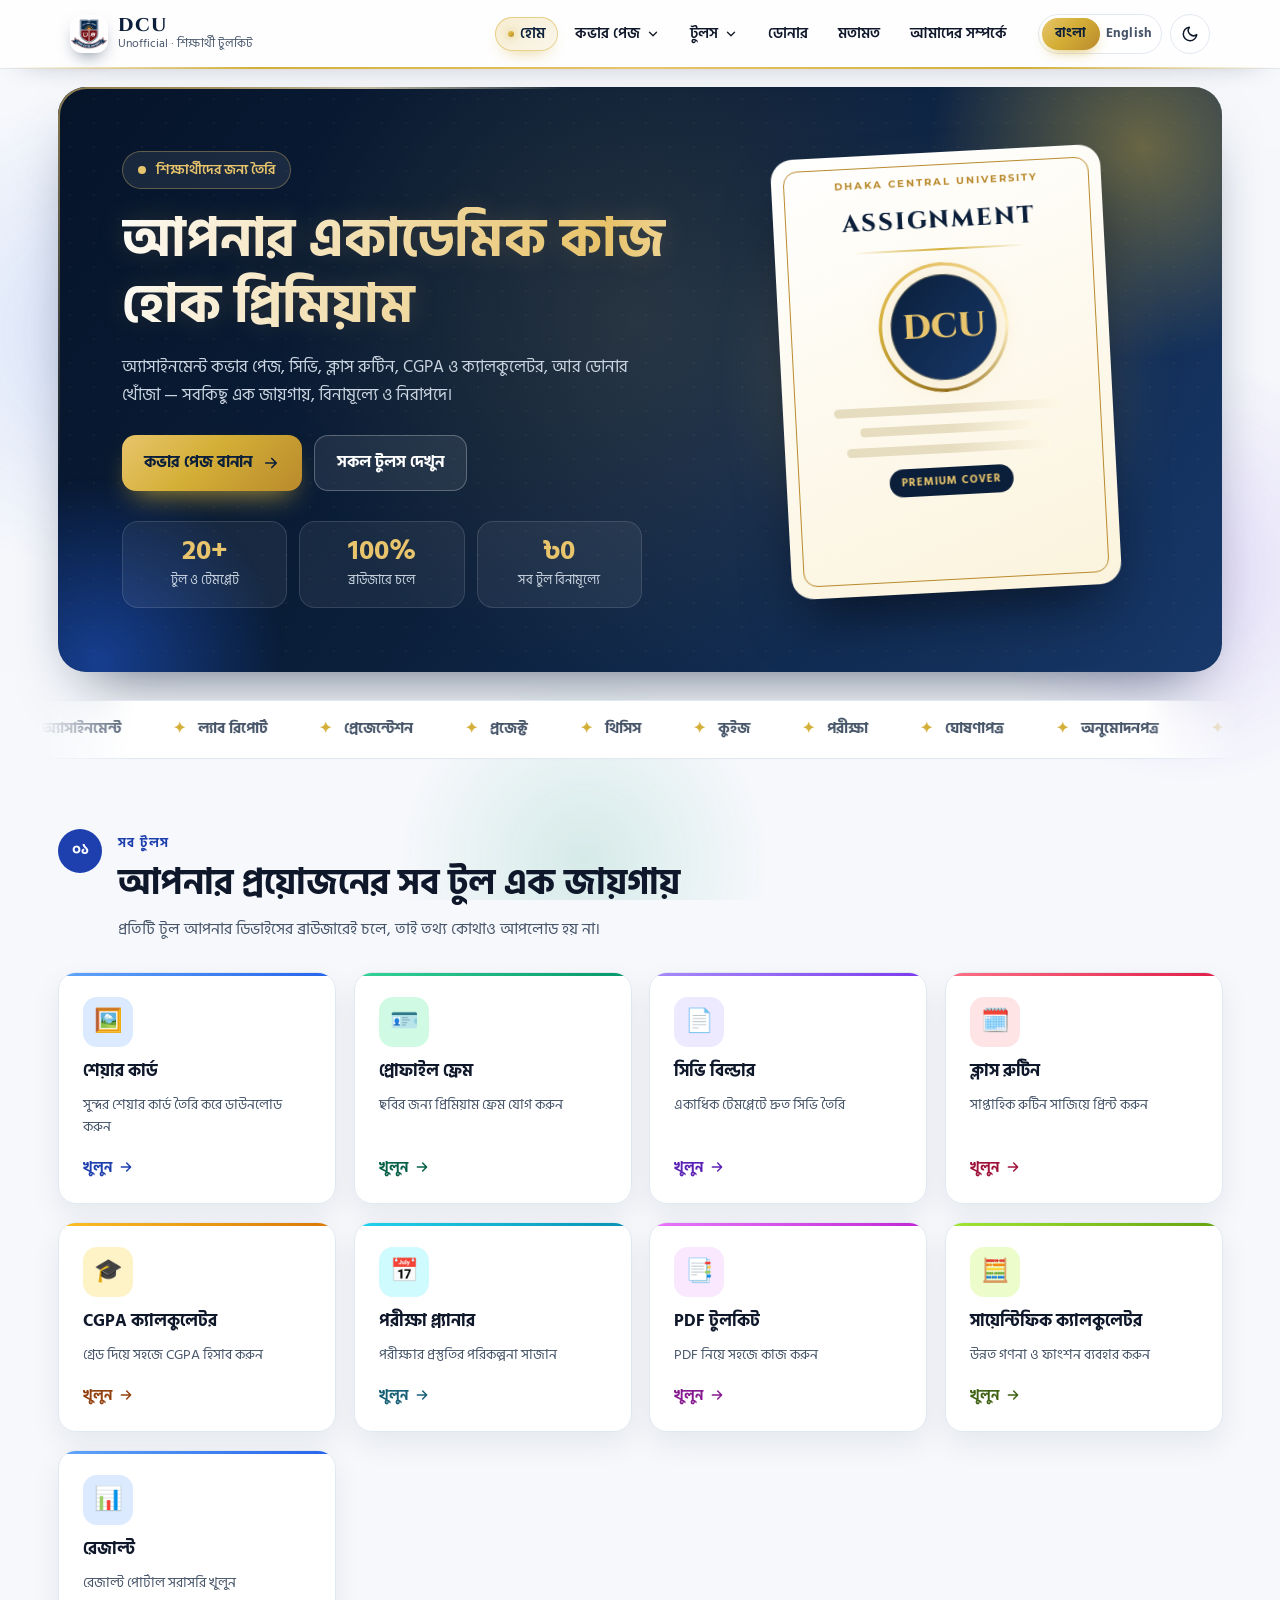
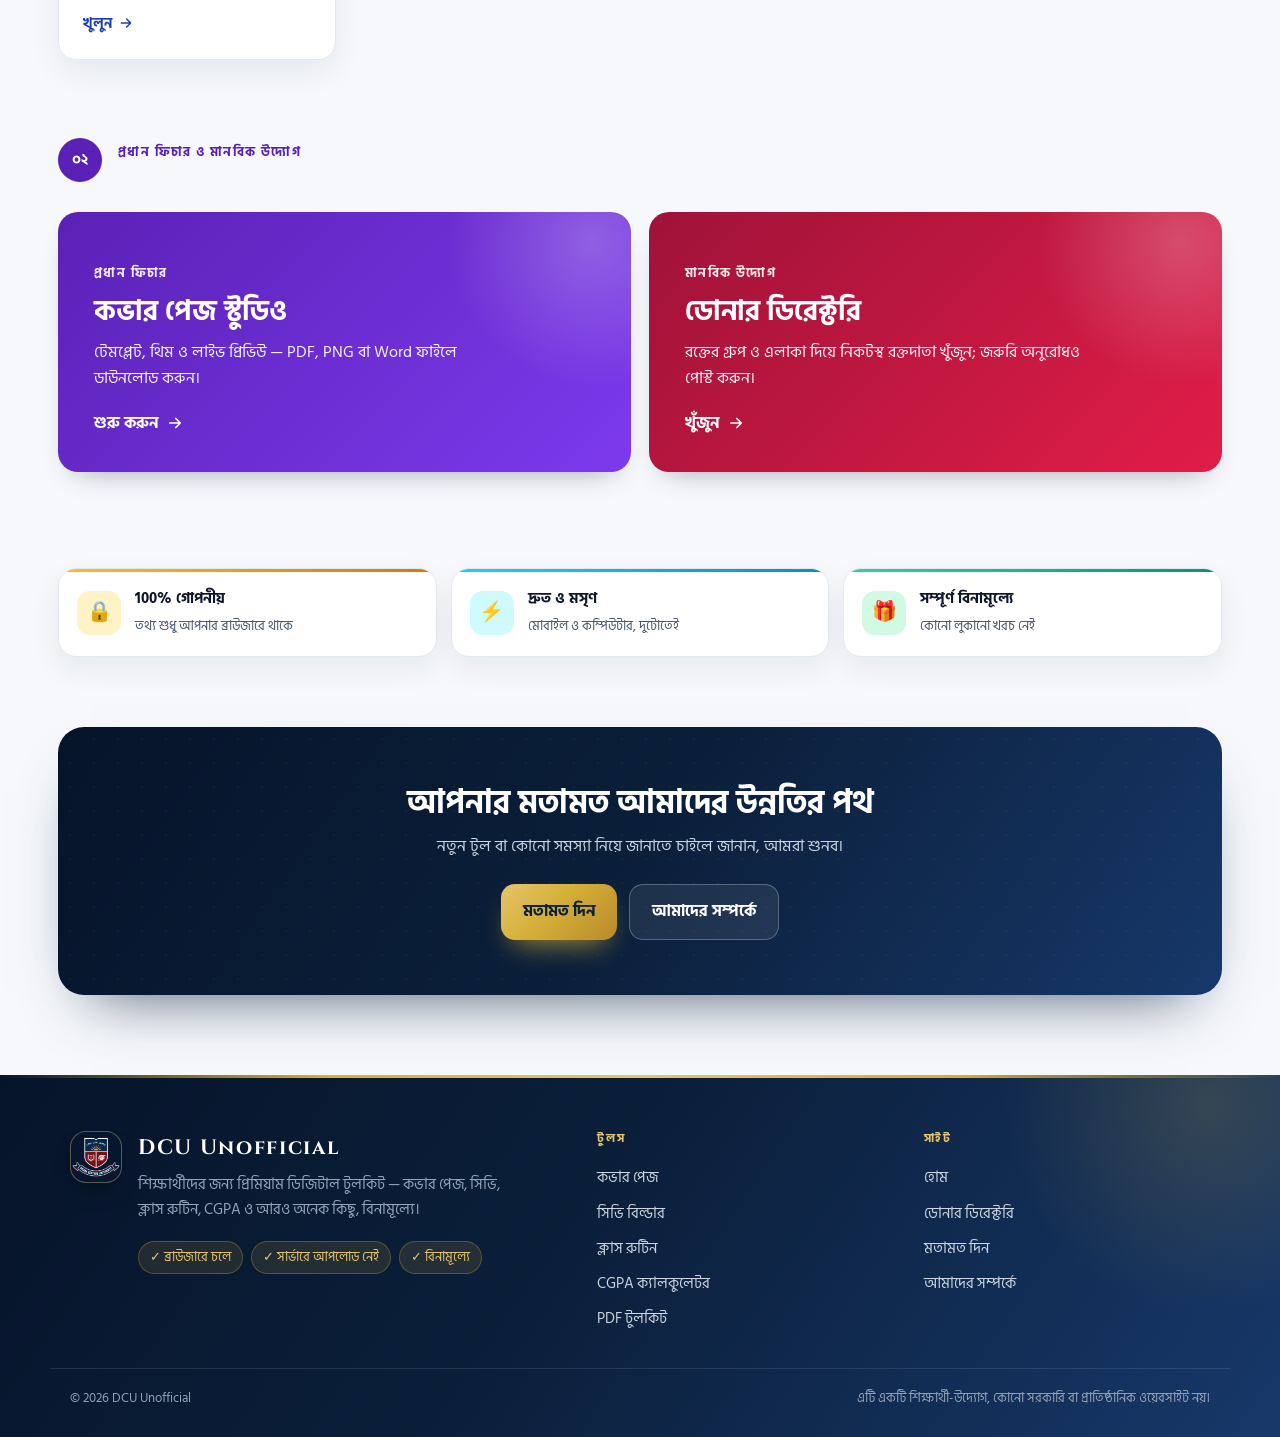
==== commit db332c96: "index.html" ====
--- a/index.html
+++ b/index.html
@@ -140,7 +140,7 @@
 .hp-stat b{display:block;font-size:clamp(22px,3vw,28px);color:var(--gold-light);font-weight:800;line-height:1.1}
 .hp-stat span{font-size:12.5px;color:#CBD5E1}
 
-.hp-mockwrap{justify-self:center;width:min(100%,400px)}
+.hp-mockwrap{justify-self:center;width:min(100%,330px)}
 .hp-mock{position:relative;overflow:hidden;aspect-ratio:3/4;border-radius:22px;background:linear-gradient(160deg,#FFFFFF,#FBF3DC);color:var(--navy);padding:22px;box-shadow:0 30px 60px -18px rgba(0,0,0,.6);animation:hpFloat 7s ease-in-out infinite;transform:rotate(-3deg)}
 .hp-mock:after{content:"";position:absolute;inset:0;background:linear-gradient(105deg,transparent 40%,rgba(255,255,255,.7) 50%,transparent 60%);transform:translateX(-100%);animation:hpSweep 5.5s ease-in-out infinite;pointer-events:none}
 @keyframes hpFloat{0%,100%{transform:rotate(-3deg) translateY(0)}50%{transform:rotate(-2deg) translateY(-10px)}}
@@ -231,7 +231,7 @@
 /* ---------- responsive (no sideways scroll, 44px targets) ---------- */
 @media(max-width:900px){
   .hp-panel{grid-template-columns:1fr;gap:28px}
-  .hp-mockwrap{order:-1;width:min(100%,300px);margin:0}
+  .hp-mockwrap{order:-1;width:min(100%,220px);margin:0}
   .hp-split{grid-template-columns:1fr}
 }
 @media(max-width:700px){
@@ -354,187 +354,6 @@
 .hp-bl .en{display:none}
 :root[data-lang="en"] .hp-bl .bn{display:none}
 :root[data-lang="en"] .hp-bl .en{display:inline}
-
-/* =========================================================
-   TOOL SHOWCASE (replaces the cover mock beside the hero)
-   ========================================================= */
-.hp-show{position:relative;height:430px;perspective:1200px}
-.hp-slide{position:absolute;inset:0;display:flex;flex-direction:column;padding:16px;border-radius:22px;overflow:hidden;text-decoration:none;color:var(--navy);background:linear-gradient(160deg,#FFFFFF,#FBF3DC);box-shadow:0 30px 60px -18px rgba(0,0,0,.6);opacity:0;pointer-events:none;transform:translate3d(70px,0,0) rotateY(-18deg) scale(.9);transform-origin:center;transition:opacity .7s var(--ease),transform .9s var(--ease),filter .7s;filter:blur(3px);cursor:pointer}
-.hp-slide.prev{transform:translate3d(-70px,0,0) rotateY(18deg) scale(.9)}
-.hp-slide.on{opacity:1;transform:none;pointer-events:auto;filter:none}
-.hp-slide::before{content:"";position:absolute;inset:7px;border-radius:16px;border:1px solid rgba(184,140,40,.4);pointer-events:none}
-.hp-slide::after{content:"";position:absolute;inset:0;background:linear-gradient(105deg,transparent 40%,rgba(255,255,255,.75) 50%,transparent 60%);transform:translateX(-120%);pointer-events:none}
-.hp-slide.on::after{animation:hpSweepOnce 1.6s var(--ease) .3s 1 both}
-@keyframes hpSweepOnce{to{transform:translateX(120%)}}
-.hp-slide:hover .hp-sl-go{transform:translateX(4px)}
-
-.hp-sl-head{position:relative;display:flex;align-items:center;gap:10px;z-index:1}
-.hp-sl-ic{width:34px;height:34px;border-radius:10px;background:var(--navy);color:var(--gold-light);display:grid;place-items:center;flex:0 0 34px}
-.hp-sl-ic svg{width:18px;height:18px;fill:none;stroke:currentColor;stroke-width:2;stroke-linecap:round;stroke-linejoin:round}
-.hp-sl-head .hp-bl{font-weight:800;font-size:14px;line-height:1.2}
-.hp-sl-no{margin-left:auto;font-style:normal;font-size:11px;font-weight:800;color:#8F6A17;letter-spacing:1px}
-.hp-sl-body{position:relative;z-index:1;flex:1;margin:12px 0;border-radius:14px;background:#fff;border:1px solid rgba(184,140,40,.22);padding:12px;display:flex;flex-direction:column;justify-content:center;gap:8px;overflow:hidden}
-.hp-sl-foot{position:relative;z-index:1;display:flex;justify-content:space-between;align-items:center;font-size:12.5px;font-weight:800}
-.hp-sl-go{display:grid;place-items:center;width:28px;height:28px;border-radius:50%;background:linear-gradient(135deg,#E8C46C,#B8862B);color:var(--navy);transition:transform .4s var(--ease)}
-
-/* controls */
-.hp-prog{position:absolute;left:0;bottom:0;height:0;width:100%}
-.hp-ctrl{display:flex;align-items:center;justify-content:center;gap:12px;margin-top:14px}
-.hp-dots{display:flex;gap:6px;align-items:center}
-.hp-dots button.hp-pg{box-sizing:content-box;width:8px;height:8px;min-width:8px;min-height:8px;max-width:none;margin:0;padding:0;border:0;border-radius:99px;background:rgba(255,255,255,.3);box-shadow:none;cursor:pointer;transition:width .5s var(--ease),background .4s}
-.hp-dots button.hp-pg.on{width:26px;min-width:26px;background:linear-gradient(90deg,#E8C46C,#B8862B)}
-.hp-ctrl button.hp-arrow{box-sizing:border-box;width:34px;height:34px;min-width:34px;padding:0;margin:0;border-radius:50%;border:1px solid rgba(232,196,108,.4);background:rgba(255,255,255,.06);color:var(--gold-light);font-size:20px;line-height:1;cursor:pointer;transition:background .3s,border-color .3s}
-.hp-arrow:hover{background:rgba(232,196,108,.18);border-color:#E8C46C}
-.hp-dot:focus-visible,.hp-arrow:focus-visible,.hp-slide:focus-visible{outline:2px solid #E8C46C;outline-offset:3px}
-
-@media(max-width:900px){.hp-show{height:380px}}
-@media(prefers-reduced-motion:reduce){.hp-slide{transition:none}}
-
-
-/* =========================================================
-   TOOL SHOWCASE v2 — dark navy glass + gold, premium visuals
-   ========================================================= */
-@property --p{syntax:'<percentage>';inherits:false;initial-value:0%}
-.hp-slide{background:linear-gradient(165deg,rgba(24,46,82,.97),rgba(7,18,38,.98));color:#F1F5F9;border:1px solid rgba(232,196,108,.22);box-shadow:0 34px 60px -22px rgba(0,0,0,.75),inset 0 1px 0 rgba(255,255,255,.08)}
-.hp-slide::before{border-color:rgba(232,196,108,.12)}
-.hp-slide::after{background:linear-gradient(105deg,transparent 40%,rgba(255,243,201,.16) 50%,transparent 60%)}
-.hp-sl-ic{background:linear-gradient(135deg,#F3D98A,#B8862B);color:#0B1F3A;box-shadow:0 6px 16px -6px rgba(232,196,108,.6)}
-.hp-sl-head .hp-bl{color:#F8E7B5}
-.hp-sl-no{color:#E8C46C}
-.hp-sl-body{background:radial-gradient(circle at 50% 0%,rgba(232,196,108,.16),transparent 62%),rgba(255,255,255,.025);border:1px solid rgba(232,196,108,.16);display:flex;align-items:center;justify-content:center;padding:0}
-.hp-sl-foot{color:#F8E7B5}
-.hp-sl-go{color:#0B1F3A}
-
-.v-stage{position:relative;width:100%;height:100%;display:flex;flex-direction:column;align-items:center;justify-content:center;gap:14px;padding:14px}
-.hp-slide.on .v-stage>*{animation:vUp .8s var(--ease) both}
-.hp-slide.on .v-stage>*:nth-child(2){animation-delay:.1s}
-.hp-slide.on .v-stage>*:nth-child(3){animation-delay:.2s}
-@keyframes vUp{from{opacity:0;transform:translate3d(0,12px,0)}to{opacity:1;transform:none}}
-.v-dot{display:inline-block;width:6px;height:6px;border-radius:50%;background:#E8C46C;box-shadow:0 0 0 0 rgba(232,196,108,.7);animation:vPing 1.8s infinite}
-@keyframes vPing{0%{box-shadow:0 0 0 0 rgba(232,196,108,.7)}70%,100%{box-shadow:0 0 0 7px rgba(232,196,108,0)}}
-.v-now{display:inline-flex;align-items:center;gap:7px;font-size:11px;font-weight:700;color:#F8E7B5;padding:6px 12px;border-radius:99px;background:rgba(232,196,108,.1);border:1px solid rgba(232,196,108,.25)}
-.v-live{position:absolute;top:12px;right:12px;display:inline-flex;align-items:center;gap:6px;font-size:9px;font-weight:800;letter-spacing:1.5px;color:#F8E7B5}
-
-/* 1 share card */
-.v-card{width:78%;aspect-ratio:1.58;border-radius:16px;position:relative;overflow:hidden;display:flex;flex-direction:column;align-items:center;justify-content:center;gap:7px;background:linear-gradient(135deg,#132E55,#0B1F3A 60%,#0E2446);border:1px solid rgba(232,196,108,.55);box-shadow:0 22px 40px -16px rgba(0,0,0,.8),0 0 40px -10px rgba(232,196,108,.25)}
-.v-card::before{content:"";position:absolute;inset:7px;border:1px solid rgba(232,196,108,.3);border-radius:10px;pointer-events:none}
-.v-card::after{content:"";position:absolute;inset:0;background:linear-gradient(105deg,transparent 40%,rgba(255,243,201,.28) 50%,transparent 60%);transform:translateX(-120%)}
-.hp-slide.on .v-card::after{animation:vSweep 2.8s var(--ease) .4s infinite}
-@keyframes vSweep{0%{transform:translateX(-120%)}55%,100%{transform:translateX(120%)}}
-.v-seal{width:50px;height:50px;border-radius:50%;padding:3px;background:conic-gradient(#E8C46C,#FFF3C9,#8F6A17,#D4AF37,#E8C46C);display:grid}
-.v-seal i{font-style:normal;border-radius:50%;background:radial-gradient(circle at 35% 30%,#1B3B6B,#0B1F3A);display:grid;place-items:center;font-family:Georgia,serif;font-weight:800;font-size:20px;color:#F8E7B5}
-.v-nm{font-size:12px;color:#fff}
-.v-rule{width:56px;height:1px;background:linear-gradient(90deg,transparent,#E8C46C,transparent)}
-.v-card small{font-size:7px;letter-spacing:2px;color:#E8C46C;font-weight:700}
-
-/* 2 routine */
-.v-routine{gap:10px}
-.v-days,.v-grid{width:100%;display:grid;grid-template-columns:repeat(5,1fr);gap:6px}
-.v-days span{font-size:9px;font-weight:700;text-align:center;color:#E8C46C;letter-spacing:.5px}
-.v-grid i{height:24px;border-radius:7px;background:rgba(255,255,255,.05);border:1px solid rgba(255,255,255,.06)}
-.v-grid i.g{background:linear-gradient(135deg,#F3D98A,#B8862B);border:0}
-.v-grid i.t{background:rgba(45,212,191,.2);border-color:rgba(45,212,191,.4)}
-.v-grid i.b{background:rgba(96,165,250,.2);border-color:rgba(96,165,250,.4)}
-.v-grid i.g.live{animation:vPulse 2s ease-in-out infinite}
-.hp-slide.on .v-grid i{animation:vPop .6s var(--ease) both;animation-delay:calc(var(--d,0)*.05s + .2s)}
-@keyframes vPop{from{opacity:0;transform:scale(.6)}to{opacity:1;transform:none}}
-@keyframes vPulse{0%,100%{box-shadow:0 0 0 0 rgba(232,196,108,.5)}50%{box-shadow:0 0 0 5px rgba(232,196,108,0)}}
-
-/* 3 CGPA */
-.v-cgpa{gap:12px}
-.v-big{text-align:center}
-.v-num{display:block;font-size:50px;font-weight:800;line-height:1;background:linear-gradient(180deg,#FFF3C9,#E8C46C 55%,#B8862B);-webkit-background-clip:text;background-clip:text;color:transparent;font-variant-numeric:tabular-nums}
-.v-big small{display:block;margin-top:6px;font-size:10px;letter-spacing:4px;color:#94A3B8;font-weight:700}
-.v-rows{width:82%}
-.v-rows div{display:flex;justify-content:space-between;align-items:center;font-size:12px;padding:7px 2px;border-bottom:1px solid rgba(255,255,255,.08)}
-.v-rows span{color:#CBD5E1}
-.v-rows em{font-style:normal;font-weight:800;font-size:11px;padding:3px 10px;border-radius:99px;background:linear-gradient(135deg,#F3D98A,#B8862B);color:#0B1F3A}
-.v-rows em.b{background:rgba(96,165,250,.2);color:#BFDBFE}
-
-/* 4 exam */
-.v-exam{gap:16px}
-.v-ring{width:124px;height:124px;border-radius:50%;padding:9px;background:conic-gradient(#E8C46C var(--p),rgba(255,255,255,.08) 0);box-shadow:0 0 30px -8px rgba(232,196,108,.4)}
-.hp-slide.on .v-ring{animation:vRing 1.6s var(--ease) .3s both}
-@keyframes vRing{from{--p:0%}to{--p:72%}}
-.v-ring>div{width:100%;height:100%;border-radius:50%;background:#0B1F3A;display:flex;flex-direction:column;align-items:center;justify-content:center}
-.v-ring b{font-size:34px;font-weight:800;color:#F8E7B5;line-height:1}
-.v-ring small{font-size:9px;color:#94A3B8;margin-top:3px}
-.v-bars{width:84%;display:flex;flex-direction:column;gap:9px}
-.v-bars div{display:grid;grid-template-columns:52px 1fr;gap:10px;align-items:center;font-size:11px;color:#CBD5E1}
-.v-bars i{height:6px;border-radius:6px;background:rgba(255,255,255,.08);position:relative;overflow:hidden}
-.v-bars i::after{content:"";position:absolute;inset:0;width:var(--w);border-radius:6px;background:linear-gradient(90deg,#B8862B,#F3D98A);transform-origin:left}
-.hp-slide.on .v-bars i::after{animation:vGrow 1.2s var(--ease) .4s both}
-@keyframes vGrow{from{transform:scaleX(0)}to{transform:scaleX(1)}}
-
-/* 5 CV */
-.v-doc{width:86%;height:76%;border-radius:14px;padding:14px;display:flex;flex-direction:column;gap:12px;background:rgba(255,255,255,.04);border:1px solid rgba(232,196,108,.2);position:relative}
-.v-head{display:flex;gap:10px;align-items:center;padding-bottom:10px;border-bottom:1px solid rgba(232,196,108,.18)}
-.v-head>i{width:30px;height:30px;border-radius:50%;background:linear-gradient(135deg,#F3D98A,#B8862B);flex:0 0 30px}
-.v-head b{display:block;width:70px;height:9px;border-radius:5px;background:#F8E7B5}
-.v-head s{display:block;width:46px;height:5px;border-radius:4px;background:rgba(232,196,108,.6);margin-top:6px;text-decoration:none}
-.v-cols{display:grid;grid-template-columns:34% 1fr;gap:12px}
-.v-cols u{display:block;height:5px;border-radius:4px;background:rgba(255,255,255,.14);margin-bottom:9px}
-.v-side u:first-child{background:rgba(232,196,108,.7)}
-.v-main u:nth-child(odd){width:88%}
-.hp-slide.on .v-cols u{animation:vGrowX .9s var(--ease) both}
-.hp-slide.on .v-cols u:nth-child(2){animation-delay:.1s}
-.hp-slide.on .v-cols u:nth-child(3){animation-delay:.2s}
-.hp-slide.on .v-cols u:nth-child(4){animation-delay:.3s}
-@keyframes vGrowX{from{transform:scaleX(0);transform-origin:left}to{transform:scaleX(1);transform-origin:left}}
-
-/* 6 frame */
-.v-frame{gap:18px}
-.v-avatar{width:124px;height:124px;border-radius:50%;position:relative;display:grid;place-items:center}
-.v-avatar::before{content:"";position:absolute;inset:-6px;border-radius:50%;background:conic-gradient(#E8C46C,#FFF3C9,#8F6A17,#D4AF37,#E8C46C);-webkit-mask:radial-gradient(farthest-side,transparent calc(100% - 4px),#000 calc(100% - 3px));mask:radial-gradient(farthest-side,transparent calc(100% - 4px),#000 calc(100% - 3px));animation:vSpin 7s linear infinite}
-.v-avatar i{font-style:normal;width:100%;height:100%;border-radius:50%;display:grid;place-items:center;background:radial-gradient(circle at 35% 30%,#1B3B6B,#0B1F3A);color:#F8E7B5;font-size:38px;font-weight:800;font-family:Georgia,serif}
-.v-orb{position:absolute;inset:-6px;border-radius:50%;animation:vSpin 4s linear infinite;pointer-events:none}
-.v-orb::after{content:"";position:absolute;top:-4px;left:50%;width:8px;height:8px;margin-left:-4px;border-radius:50%;background:#FFF3C9;box-shadow:0 0 12px 3px rgba(232,196,108,.8)}
-@keyframes vSpin{to{transform:rotate(360deg)}}
-.v-sw{display:flex;gap:10px}
-.v-sw b{width:16px;height:16px;border-radius:50%;background:#B8862B;border:2px solid transparent}
-.v-sw b:nth-child(2){background:#1B3B6B}
-.v-sw b:nth-child(3){background:#D9A5A5}
-.v-sw b.on{border-color:#F8E7B5;box-shadow:0 0 0 3px rgba(232,196,108,.25)}
-
-/* 7 PDF */
-.v-pdf{gap:14px}
-.v-pages{position:relative;width:100%;height:112px}
-.v-pages span{position:absolute;top:14px;width:64px;height:82px;border-radius:9px;display:flex;align-items:flex-end;justify-content:center;padding-bottom:8px;font-size:10px;font-weight:800;color:#0B1F3A;background:linear-gradient(160deg,#FFFFFF,#E9DDBE);box-shadow:0 14px 26px -10px rgba(0,0,0,.7);transition:transform 1s var(--ease)}
-.v-pages .p1{left:calc(50% - 92px);transform:rotate(-9deg)}
-.v-pages .p2{left:calc(50% - 32px);transform:none;background:linear-gradient(160deg,#F3D98A,#B8862B);color:#0B1F3A}
-.v-pages .p3{left:calc(50% + 28px);transform:rotate(9deg)}
-.hp-slide.on .v-pages .p1{animation:vMergeL 2.2s var(--ease) .6s both}
-.hp-slide.on .v-pages .p3{animation:vMergeR 2.2s var(--ease) .6s both}
-.hp-slide.on .v-pages .p2{animation:vMergeM 2.2s var(--ease) .6s both}
-@keyframes vMergeL{0%{transform:rotate(-9deg)}60%,100%{transform:translateX(92px) rotate(0)}}
-@keyframes vMergeR{0%{transform:rotate(9deg)}60%,100%{transform:translateX(-28px) rotate(0)}}
-@keyframes vMergeM{0%{transform:none}60%,100%{transform:translateY(-10px) scale(1.04)}}
-.v-out{font-size:12px;font-weight:800;color:#0B1F3A;padding:7px 16px;border-radius:99px;background:linear-gradient(135deg,#F3D98A,#B8862B);box-shadow:0 10px 24px -10px rgba(232,196,108,.7)}
-.hp-slide.on .v-out{animation:vFadeIn .6s ease 2.4s both}
-@keyframes vFadeIn{from{opacity:0;transform:translateY(6px)}to{opacity:1;transform:none}}
-
-/* 8 calculator */
-.v-calc{gap:12px}
-.v-disp{width:92%;padding:12px 14px;border-radius:12px;text-align:right;background:rgba(0,0,0,.4);border:1px solid rgba(232,196,108,.25);box-shadow:inset 0 0 20px rgba(0,0,0,.5)}
-.v-disp small{display:block;font-size:11px;color:#94A3B8}
-.v-disp b{display:block;font-size:30px;font-weight:800;color:#F8E7B5;line-height:1.1;font-variant-numeric:tabular-nums}
-.hp-slide.on .v-disp b{animation:vFadeIn .6s ease .9s both}
-.v-keys{width:92%;display:grid;grid-template-columns:repeat(4,1fr);gap:6px}
-.v-keys i{font-style:normal;text-align:center;font-size:12px;font-weight:700;padding:7px 0;border-radius:8px;background:rgba(255,255,255,.06);border:1px solid rgba(255,255,255,.06);color:#E2E8F0}
-.v-keys i.hot{background:linear-gradient(135deg,#F3D98A,#B8862B);color:#0B1F3A;border:0;animation:vKey 2s ease-in-out infinite}
-@keyframes vKey{0%,100%{box-shadow:0 0 0 0 rgba(232,196,108,.6)}50%{box-shadow:0 0 0 6px rgba(232,196,108,0)}}
-
-/* 9 results */
-.v-res{gap:14px}
-.v-score{text-align:center}
-.v-score b{display:block;font-size:44px;font-weight:800;line-height:1;background:linear-gradient(180deg,#FFF3C9,#E8C46C 55%,#B8862B);-webkit-background-clip:text;background-clip:text;color:transparent}
-.v-score small{font-size:10px;letter-spacing:4px;color:#94A3B8;font-weight:700}
-.v-sb{width:88%;display:flex;flex-direction:column;gap:9px}
-.v-sb div{display:grid;grid-template-columns:56px 1fr 26px;gap:10px;align-items:center;font-size:11px;color:#CBD5E1}
-.v-sb i{height:6px;border-radius:6px;background:rgba(255,255,255,.08);position:relative;overflow:hidden}
-.v-sb i::after{content:"";position:absolute;inset:0;width:var(--w);border-radius:6px;background:linear-gradient(90deg,#B8862B,#F3D98A);transform-origin:left}
-.hp-slide.on .v-sb i::after{animation:vGrow 1.2s var(--ease) .4s both}
-.v-sb em{font-style:normal;font-weight:800;color:#F8E7B5;text-align:right}
 </style>
 <link rel="stylesheet" href="dcu-layout.css">
 <link rel="stylesheet" href="dcu-lang.css">
@@ -571,60 +390,18 @@
       </div>
     </div>
 
-    <div class="hp-mockwrap hp-in" style="--d:280ms">
+    <div class="hp-mockwrap hp-in" style="--d:280ms" aria-hidden="true">
     <div class="hp-tilt">
-      <div class="hp-show" id="hpShow">
-        <a class="hp-slide" data-id="card" href="tools.html#card" data-i="0" aria-label="Share Card">
-          <span class="hp-sl-head"><span class="hp-sl-ic"><svg viewBox="0 0 24 24" aria-hidden="true"><rect x="4" y="4" width="16" height="16" rx="3"/><path d="M8 9h8M8 13h5"/></svg></span><span class="hp-bl"><span class="bn">শেয়ার কার্ড</span><span class="en">Share Card</span></span><em class="hp-sl-no">01</em></span>
-          <span class="hp-sl-body"><div class="v-stage"><div class="v-card"><span class="v-seal"><i>D</i></span><b class="v-nm">আপনার নাম</b><span class="v-rule"></span><small>DHAKA CENTRAL UNIVERSITY</small></div></div></span>
-          <span class="hp-sl-foot"><span class="hp-bl"><span class="bn">টুলটি খুলুন</span><span class="en">Open tool</span></span><span class="hp-sl-go">→</span></span>
-        </a>
-        <a class="hp-slide" data-id="routine" href="tools.html#routine" data-i="1" aria-label="Class Routine">
-          <span class="hp-sl-head"><span class="hp-sl-ic"><svg viewBox="0 0 24 24" aria-hidden="true"><rect x="3" y="5" width="18" height="16" rx="2"/><path d="M3 10h18M8 3v4M16 3v4"/></svg></span><span class="hp-bl"><span class="bn">ক্লাস রুটিন</span><span class="en">Class Routine</span></span><em class="hp-sl-no">02</em></span>
-          <span class="hp-sl-body"><div class="v-stage v-routine"><div class="v-days"><span>শনি</span><span>রবি</span><span>সোম</span><span>মঙ্গল</span><span>বুধ</span></div><div class="v-grid"><i class="g" style="--d:0"></i><i class="" style="--d:1"></i><i class="t" style="--d:2"></i><i class="" style="--d:3"></i><i class="" style="--d:4"></i><i class="b" style="--d:5"></i><i class="" style="--d:6"></i><i class="g" style="--d:7"></i><i class="" style="--d:8"></i><i class="t" style="--d:9"></i><i class="" style="--d:10"></i><i class="" style="--d:11"></i><i class="" style="--d:12"></i><i class="b" style="--d:13"></i><i class="g" style="--d:14"></i><i class="" style="--d:15"></i><i class="t" style="--d:16"></i><i class="" style="--d:17"></i><i class="" style="--d:18"></i><i class="" style="--d:19"></i></div><div class="v-now"><span class="v-dot"></span><span class="hp-bl"><span class="bn">এখন: CSE 301 · ১০:৩০</span><span class="en">Now: CSE 301 · 10:30</span></span></div></div></span>
-          <span class="hp-sl-foot"><span class="hp-bl"><span class="bn">টুলটি খুলুন</span><span class="en">Open tool</span></span><span class="hp-sl-go">→</span></span>
-        </a>
-        <a class="hp-slide" data-id="cgpa" href="tools.html#cgpa" data-i="2" aria-label="CGPA Calculator">
-          <span class="hp-sl-head"><span class="hp-sl-ic"><svg viewBox="0 0 24 24" aria-hidden="true"><path d="M3 17l5-5 4 4 8-9"/><path d="M15 7h6v6"/></svg></span><span class="hp-bl"><span class="bn">CGPA ক্যালকুলেটর</span><span class="en">CGPA Calculator</span></span><em class="hp-sl-no">03</em></span>
-          <span class="hp-sl-body"><div class="v-stage v-cgpa"><div class="v-big"><b class="v-num" data-to="3.75">0.00</b><small>CGPA</small></div><div class="v-rows"><div><span>CSE 101</span><em>A</em></div><div><span>MAT 201</span><em>A-</em></div><div><span>PHY 110</span><em class="b">B+</em></div></div></div></span>
-          <span class="hp-sl-foot"><span class="hp-bl"><span class="bn">টুলটি খুলুন</span><span class="en">Open tool</span></span><span class="hp-sl-go">→</span></span>
-        </a>
-        <a class="hp-slide" data-id="exam" href="tools.html#exam" data-i="3" aria-label="Exam Planner">
-          <span class="hp-sl-head"><span class="hp-sl-ic"><svg viewBox="0 0 24 24" aria-hidden="true"><circle cx="12" cy="13" r="8"/><path d="M12 9v4l2.5 2M9 2h6"/></svg></span><span class="hp-bl"><span class="bn">পরীক্ষা প্ল্যানার</span><span class="en">Exam Planner</span></span><em class="hp-sl-no">04</em></span>
-          <span class="hp-sl-body"><div class="v-stage v-exam"><div class="v-ring"><div><b>12</b><small class="hp-bl"><span class="bn">দিন বাকি</span><span class="en">days left</span></small></div></div><div class="v-bars"><div><span>গণিত</span><i style="--w:82%"></i></div><div><span>পদার্থ</span><i style="--w:58%"></i></div><div><span>ইংরেজি</span><i style="--w:34%"></i></div></div></div></span>
-          <span class="hp-sl-foot"><span class="hp-bl"><span class="bn">টুলটি খুলুন</span><span class="en">Open tool</span></span><span class="hp-sl-go">→</span></span>
-        </a>
-        <a class="hp-slide" data-id="cv" href="tools.html#cv" data-i="4" aria-label="CV Builder">
-          <span class="hp-sl-head"><span class="hp-sl-ic"><svg viewBox="0 0 24 24" aria-hidden="true"><circle cx="12" cy="8" r="4"/><path d="M4 21c1-4 4-6 8-6s7 2 8 6"/></svg></span><span class="hp-bl"><span class="bn">সিভি বিল্ডার</span><span class="en">CV Builder</span></span><em class="hp-sl-no">05</em></span>
-          <span class="hp-sl-body"><div class="v-stage v-cv"><div class="v-doc"><div class="v-head"><i></i><div><b></b><s></s></div></div><div class="v-cols"><div class="v-side"><u></u><u></u><u></u></div><div class="v-main"><u></u><u></u><u></u><u></u></div></div></div><span class="v-live"><span class="v-dot"></span>LIVE</span></div></span>
-          <span class="hp-sl-foot"><span class="hp-bl"><span class="bn">টুলটি খুলুন</span><span class="en">Open tool</span></span><span class="hp-sl-go">→</span></span>
-        </a>
-        <a class="hp-slide" data-id="frame" href="tools.html#frame" data-i="5" aria-label="Profile Frame">
-          <span class="hp-sl-head"><span class="hp-sl-ic"><svg viewBox="0 0 24 24" aria-hidden="true"><circle cx="12" cy="12" r="8"/><circle cx="12" cy="12" r="4"/></svg></span><span class="hp-bl"><span class="bn">প্রোফাইল ফ্রেম</span><span class="en">Profile Frame</span></span><em class="hp-sl-no">06</em></span>
-          <span class="hp-sl-body"><div class="v-stage v-frame"><div class="v-avatar"><span class="v-orb"></span><i>আ</i></div><div class="v-sw"><b class="on"></b><b></b><b></b></div></div></span>
-          <span class="hp-sl-foot"><span class="hp-bl"><span class="bn">টুলটি খুলুন</span><span class="en">Open tool</span></span><span class="hp-sl-go">→</span></span>
-        </a>
-        <a class="hp-slide" data-id="pdf" href="tools.html#pdf" data-i="6" aria-label="PDF Toolkit">
-          <span class="hp-sl-head"><span class="hp-sl-ic"><svg viewBox="0 0 24 24" aria-hidden="true"><path d="M14 3H7a2 2 0 00-2 2v14a2 2 0 002 2h10a2 2 0 002-2V8z"/><path d="M14 3v5h5"/></svg></span><span class="hp-bl"><span class="bn">PDF টুলকিট</span><span class="en">PDF Toolkit</span></span><em class="hp-sl-no">07</em></span>
-          <span class="hp-sl-body"><div class="v-stage v-pdf"><div class="v-pages"><span class="p1">PDF</span><span class="p2">PDF</span><span class="p3">PDF</span></div><div class="v-out">3 → 1 PDF</div></div></span>
-          <span class="hp-sl-foot"><span class="hp-bl"><span class="bn">টুলটি খুলুন</span><span class="en">Open tool</span></span><span class="hp-sl-go">→</span></span>
-        </a>
-        <a class="hp-slide" data-id="calc" href="tools.html#calc" data-i="7" aria-label="Scientific Calculator">
-          <span class="hp-sl-head"><span class="hp-sl-ic"><svg viewBox="0 0 24 24" aria-hidden="true"><rect x="5" y="3" width="14" height="18" rx="2"/><path d="M9 8h6M9 13h2M13 13h2M9 17h2M13 13h2"/></svg></span><span class="hp-bl"><span class="bn">সায়েন্টিফিক ক্যালকুলেটর</span><span class="en">Scientific Calculator</span></span><em class="hp-sl-no">08</em></span>
-          <span class="hp-sl-body"><div class="v-stage v-calc"><div class="v-disp"><small>2 + 3 × 4</small><b>14</b></div><div class="v-keys"><i>7</i><i>8</i><i>9</i><i>÷</i><i>4</i><i>5</i><i>6</i><i>×</i><i>1</i><i>2</i><i>3</i><i>−</i><i>0</i><i>.</i><i class="hot">=</i><i>+</i></div></div></span>
-          <span class="hp-sl-foot"><span class="hp-bl"><span class="bn">টুলটি খুলুন</span><span class="en">Open tool</span></span><span class="hp-sl-go">→</span></span>
-        </a>
-        <a class="hp-slide" data-id="result" href="tools.html#result" data-i="8" aria-label="Results Portal">
-          <span class="hp-sl-head"><span class="hp-sl-ic"><svg viewBox="0 0 24 24" aria-hidden="true"><path d="M4 20V10M10 20V4M16 20v-7M22 20H2"/></svg></span><span class="hp-bl"><span class="bn">রেজাল্ট</span><span class="en">Results Portal</span></span><em class="hp-sl-no">09</em></span>
-          <span class="hp-sl-body"><div class="v-stage v-res"><div class="v-score"><b>3.80</b><small>GPA</small></div><div class="v-sb"><div><span>গণিত</span><i style="--w:86%"></i><em>86</em></div><div><span>পদার্থ</span><i style="--w:72%"></i><em>72</em></div><div><span>রসায়ন</span><i style="--w:64%"></i><em>64</em></div></div></div></span>
-          <span class="hp-sl-foot"><span class="hp-bl"><span class="bn">টুলটি খুলুন</span><span class="en">Open tool</span></span><span class="hp-sl-go">→</span></span>
-        </a>
-        <span class="hp-prog" aria-hidden="true"></span>
-      </div>
-      <div class="hp-ctrl">
-        <button type="button" class="hp-arrow" data-dir="-1" aria-label="Previous">‹</button>
-        <div class="hp-dots"><button type="button" class="hp-pg" data-go="0" aria-label="Share Card"></button><button type="button" class="hp-pg" data-go="1" aria-label="Class Routine"></button><button type="button" class="hp-pg" data-go="2" aria-label="CGPA Calculator"></button><button type="button" class="hp-pg" data-go="3" aria-label="Exam Planner"></button><button type="button" class="hp-pg" data-go="4" aria-label="CV Builder"></button><button type="button" class="hp-pg" data-go="5" aria-label="Profile Frame"></button><button type="button" class="hp-pg" data-go="6" aria-label="PDF Toolkit"></button><button type="button" class="hp-pg" data-go="7" aria-label="Scientific Calculator"></button><button type="button" class="hp-pg" data-go="8" aria-label="Results Portal"></button></div>
-        <button type="button" class="hp-arrow" data-dir="1" aria-label="Next">›</button>
+      <div class="hp-mock">
+        <span class="hp-frame"></span>
+        <div class="hp-m-top">DHAKA CENTRAL UNIVERSITY</div>
+        <div class="hp-m-title">ASSIGNMENT</div>
+        <div class="hp-m-rule"></div>
+        <div class="hp-ring"><i>DCU</i></div>
+        <div class="hp-sk" style="width:80%"></div>
+        <div class="hp-sk" style="width:62%"></div>
+        <div class="hp-sk" style="width:72%"></div>
+        <span class="hp-chip">PREMIUM COVER</span>
       </div>
     </div>
     </div>
@@ -994,65 +771,5 @@
 
 })();
 </script>
-
-<script>
-/* Tool showcase: auto-rotate, pause on hover, arrows/dots, count-up numbers. */
-(function () {
-  var show = document.getElementById('hpShow');
-  var panel = document.querySelector('.hp-panel');
-  if (!show) return;
-  var slides = [].slice.call(show.querySelectorAll('.hp-slide'));
-  var dots = [].slice.call(show.parentNode.querySelectorAll('.hp-pg'));
-  var prog = show.querySelector('.hp-prog');
-  var reduce = window.matchMedia('(prefers-reduced-motion: reduce)').matches;
-  var DUR = 4600, i = 0, timer = 0, hovering = false;
-
-  function countTo(el) {
-    var to = parseFloat(el.getAttribute('data-to')) || 0, dec = (String(to).split('.')[1] || '').length, t0 = null, dur = 1300;
-    if (reduce) { el.textContent = to.toFixed(dec); return; }
-    function step(ts) {
-      if (t0 === null) t0 = ts;
-      var p = Math.min((ts - t0) / dur, 1), e = 1 - Math.pow(1 - p, 3);
-      el.textContent = (to * e).toFixed(dec);
-      if (p < 1) requestAnimationFrame(step);
-    }
-    requestAnimationFrame(step);
-  }
-  function restartProgress() {
-    if (!prog) return;
-    prog.style.animation = 'none'; void prog.offsetWidth; prog.style.animation = '';
-  }
-  function go(n) {
-    n = (n + slides.length) % slides.length;
-    slides.forEach(function (sl, k) {
-      sl.classList.toggle('on', k === n);
-      sl.classList.toggle('prev', k < n);
-      sl.setAttribute('aria-hidden', k === n ? 'false' : 'true');
-      sl.tabIndex = k === n ? 0 : -1;
-    });
-    dots.forEach(function (d, k) { d.classList.toggle('on', k === n); });
-    var nums = slides[n].querySelectorAll('.v-num[data-to]');
-    [].forEach.call(nums, countTo);
-    i = n;
-    restartProgress();
-  }
-  function schedule() {
-    clearTimeout(timer);
-    if (reduce || hovering) return;
-    timer = setTimeout(function () { go(i + 1); schedule(); }, DUR);
-  }
-  dots.forEach(function (d) {
-    d.addEventListener('click', function () { go(+d.getAttribute('data-go')); schedule(); });
-  });
-  document.querySelectorAll('.hp-ctrl .hp-arrow').forEach(function (a) {
-    a.addEventListener('click', function () { go(i + (+a.getAttribute('data-dir'))); schedule(); });
-  });
-  show.addEventListener('pointerenter', function () { hovering = true; clearTimeout(timer); });
-  show.addEventListener('pointerleave', function () { hovering = false; go(i); schedule(); });
-  if (panel) panel.addEventListener('scroll', function () { panel.scrollTop = 0; panel.scrollLeft = 0; });
-  go(0);
-  schedule();
-})();
-</script>
 </body>
 </html>
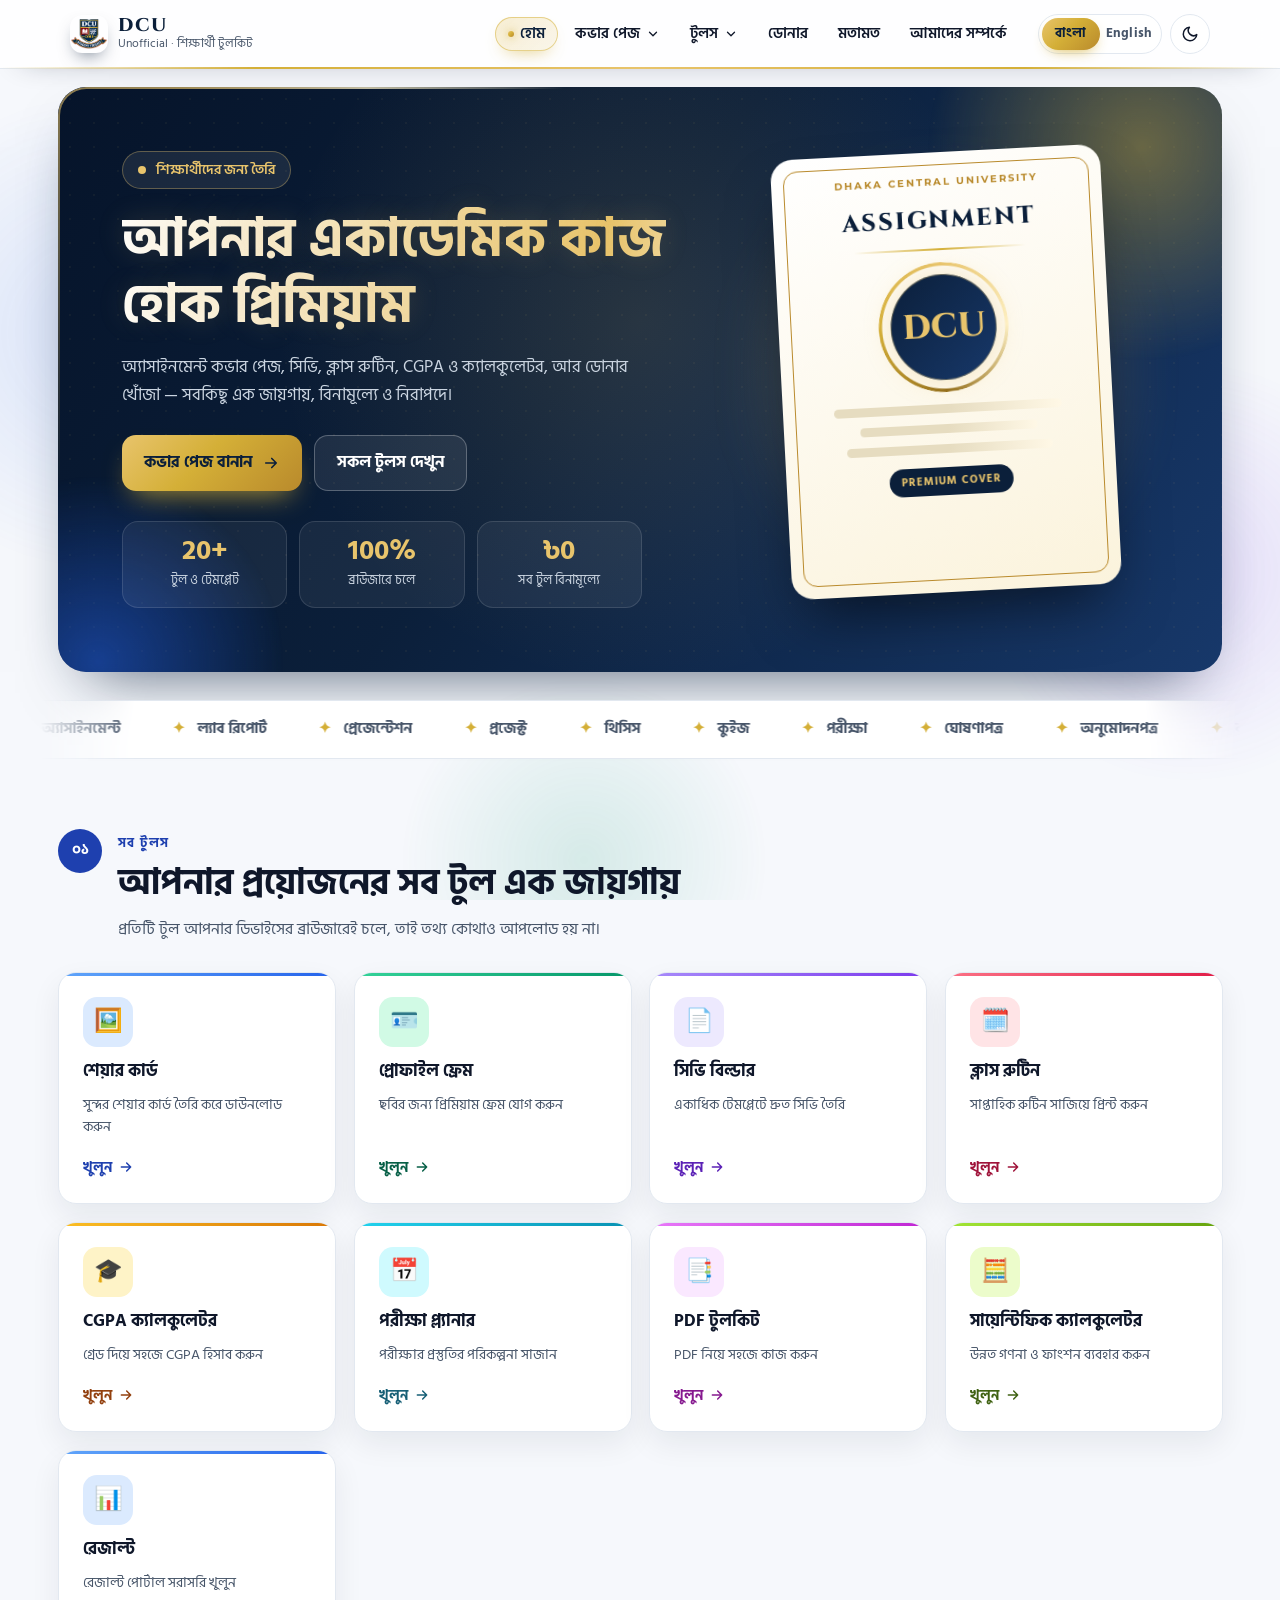
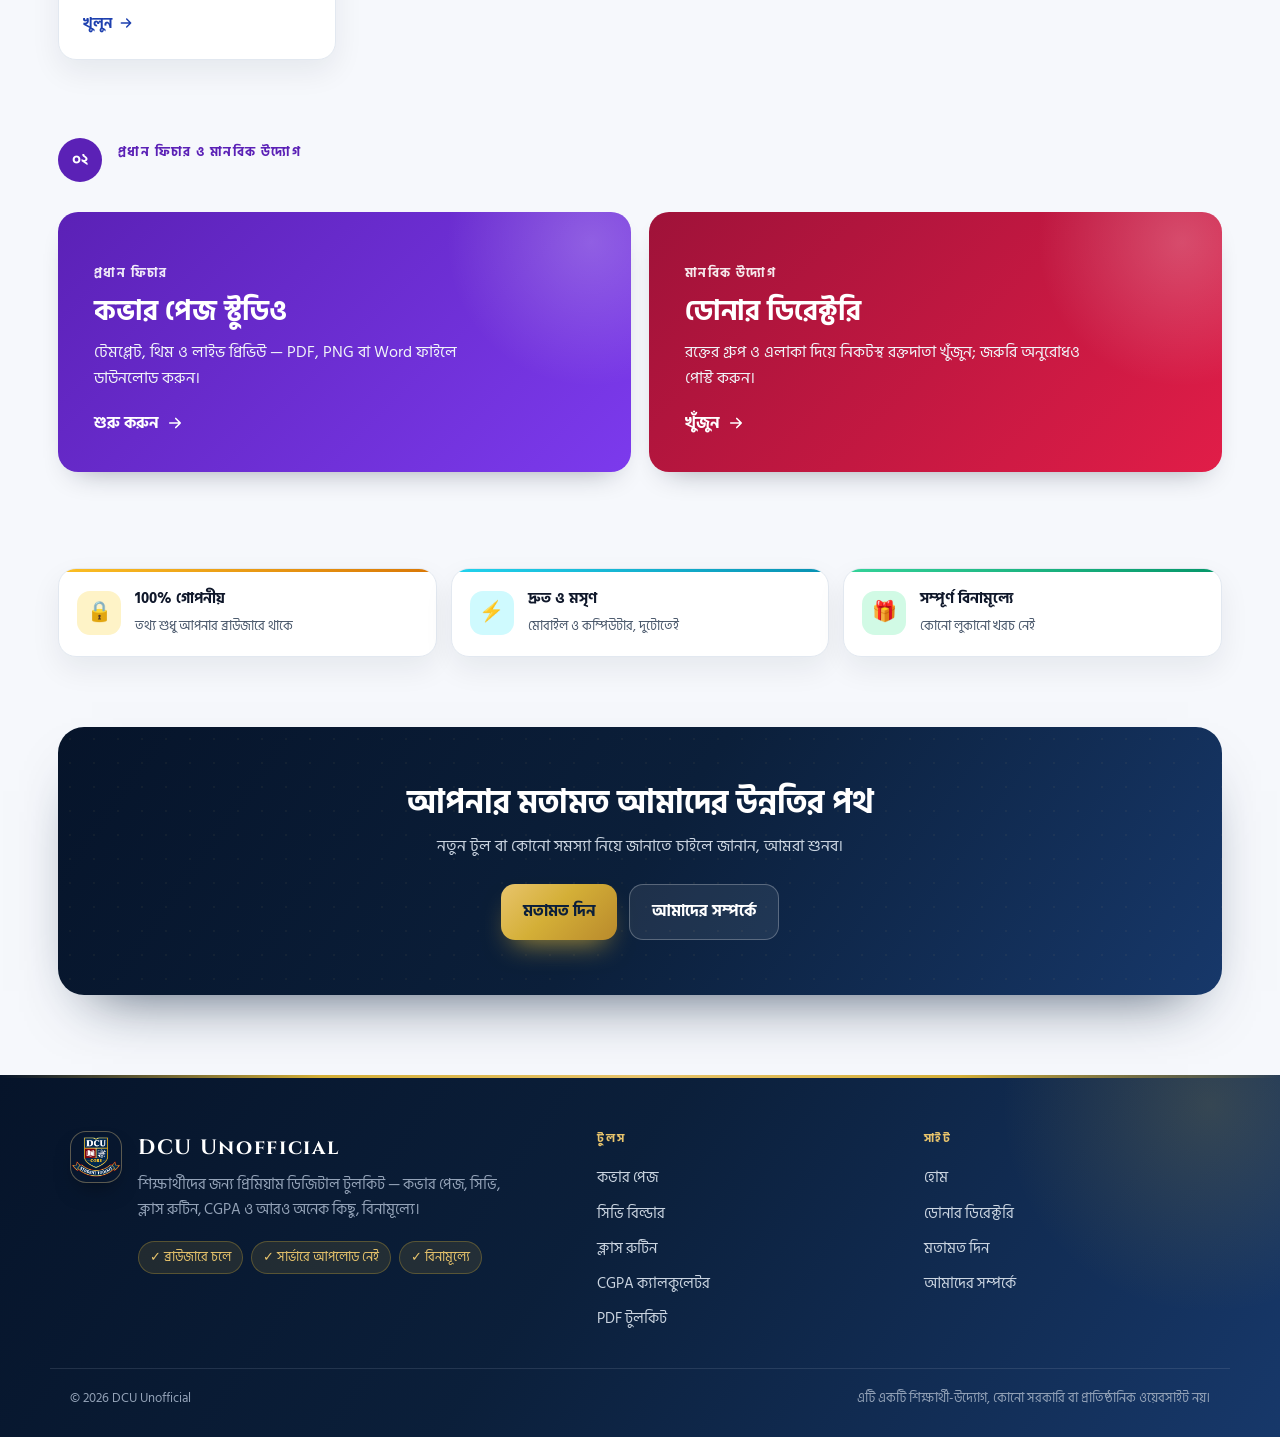
==== commit 972d0198: "Add files via upload" ====
--- a/index.html
+++ b/index.html
@@ -7,7 +7,6 @@
 <title>DCU Unofficial · হোম</title>
 <meta name="description" content="শিক্ষার্থীদের জন্য প্রিমিয়াম ডিজিটাল টুলকিট: কভার পেজ, সিভি, রুটিন, CGPA, ক্যালকুলেটর ও ডোনার ডিরেক্টরি।">
 <meta name="theme-color" content="#0B1F3A">
-<link rel="icon" href="logo.png">
 <link rel="preconnect" href="https://fonts.googleapis.com">
 <link rel="preconnect" href="https://fonts.gstatic.com" crossorigin>
 <link href="https://fonts.googleapis.com/css2?family=Cinzel:wght@700;800&family=Hind+Siliguri:wght@400;500;600;700;800&family=Montserrat:wght@500;600&display=swap" rel="stylesheet">
@@ -359,6 +358,10 @@
 <link rel="stylesheet" href="dcu-lang.css">
 <script src="dcu-layout.js" defer></script>
 <script src="dcu-lang.js" defer></script>
+<link rel="icon" type="image/png" sizes="32x32" href="favicon-32.png">
+<link rel="icon" type="image/png" sizes="16x16" href="favicon-16.png">
+<link rel="apple-touch-icon" sizes="180x180" href="apple-touch-icon.png">
+<link rel="manifest" href="manifest.json">
 </head>
 <body data-page="index" class="hp">
 <div class="bg-orbs" aria-hidden="true">
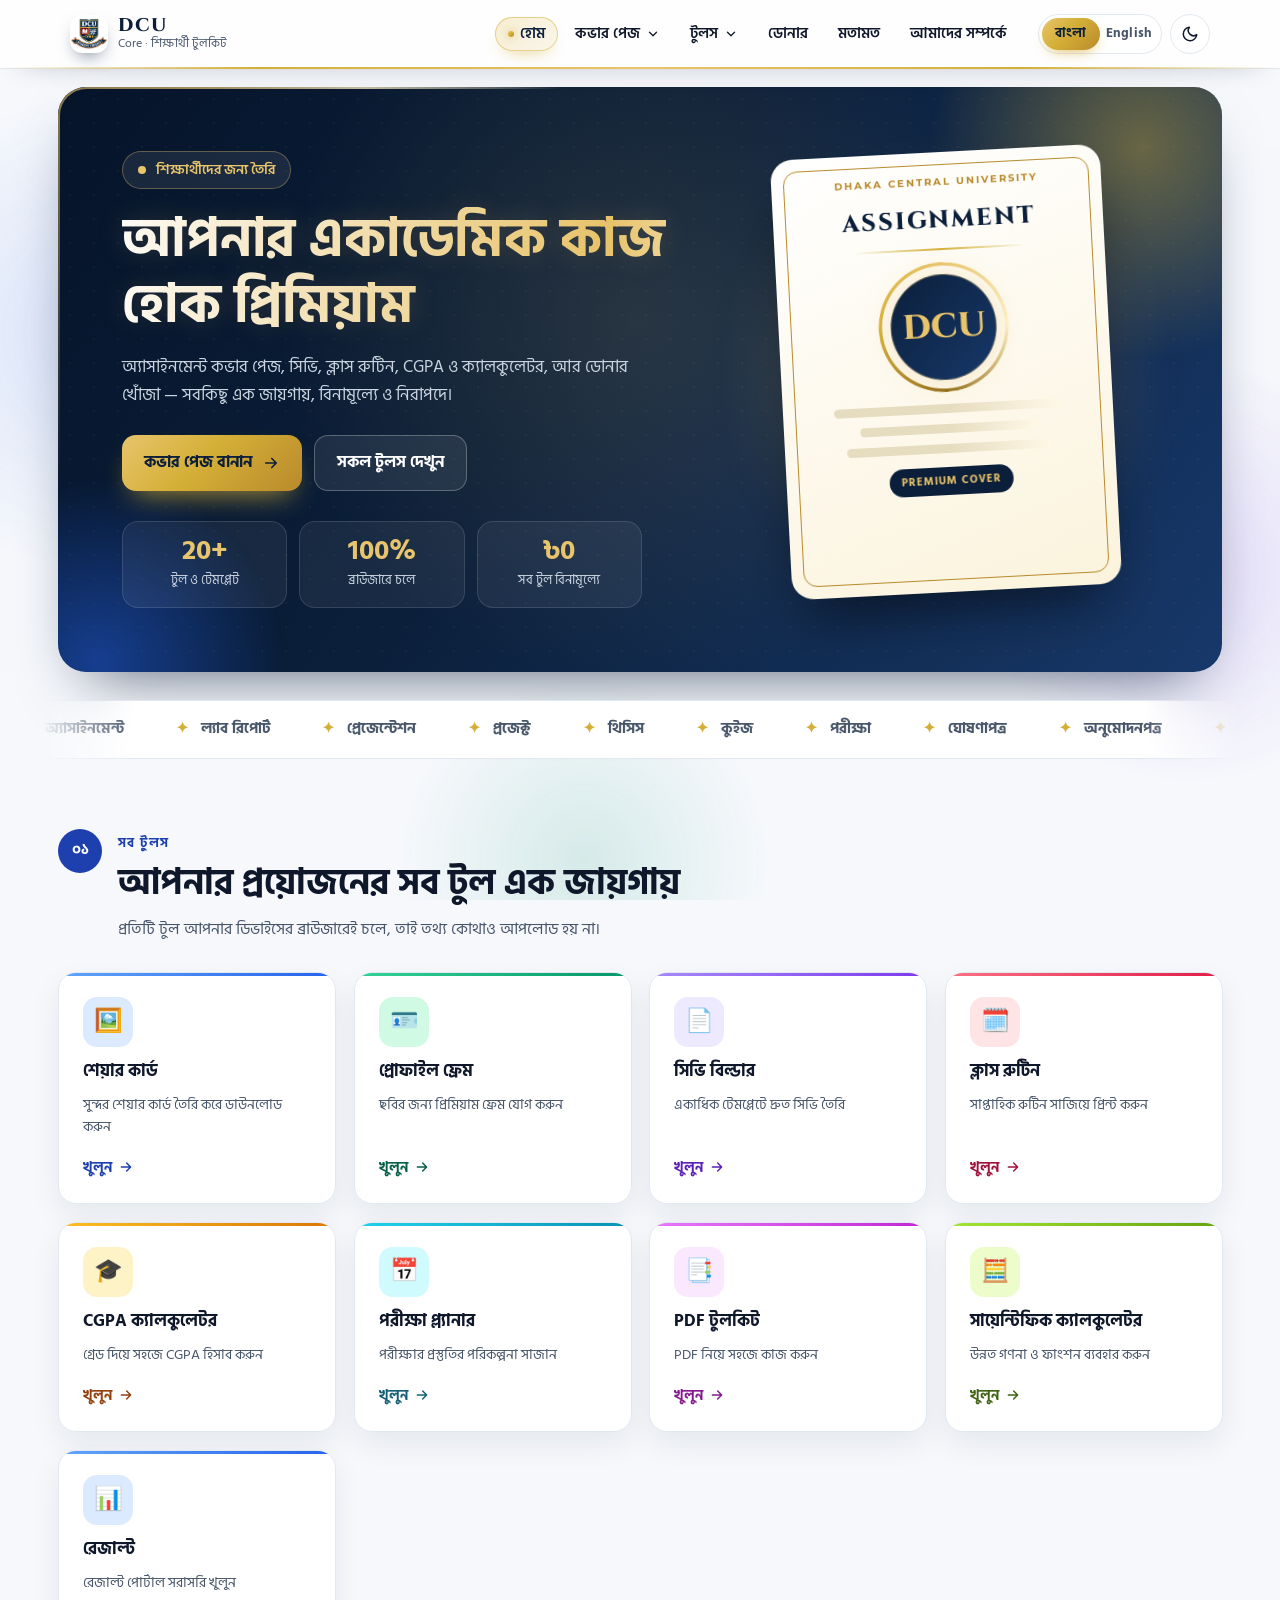
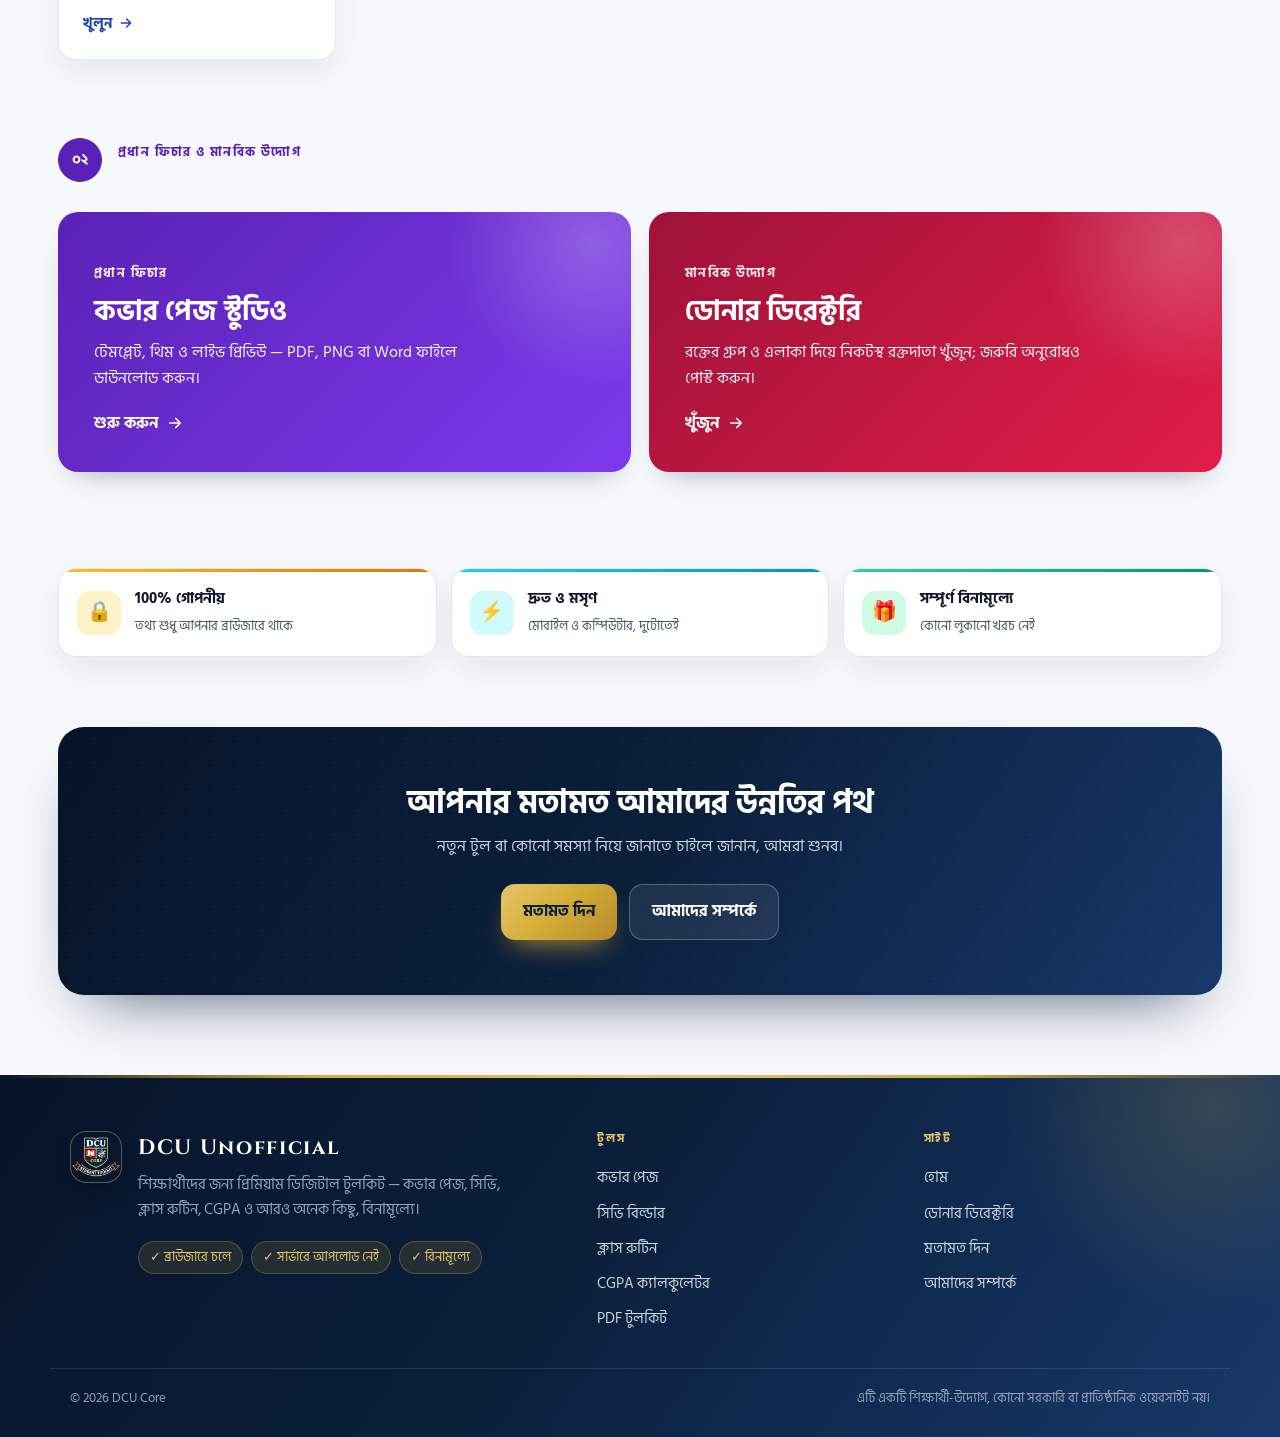
==== commit 98d570bf: "index.html" ====
--- a/index.html
+++ b/index.html
@@ -346,13 +346,34 @@
 /* lead text: soft rise after the headline */
 .hp-lead{animation:hpUp 1s var(--ease) .5s both}
 
-@media(max-width:900px){.hp-spark:nth-child(n+9){display:none}}
+
 @media(prefers-reduced-motion:reduce){.hp-spark{display:none}}
 
 /* stat labels: bilingual via CSS (works without script; follows data-lang) */
 .hp-bl .en{display:none}
 :root[data-lang="en"] .hp-bl .bn{display:none}
 :root[data-lang="en"] .hp-bl .en{display:inline}
+
+/* =========================================================
+   MOBILE / TOUCH: lighter hero so it scrolls and animates smoothly
+   (no blur filters, no endless border/halo loops, fewer sparks)
+   ========================================================= */
+@keyframes hpFadeM{from{opacity:0;transform:translate3d(0,14px,0)}to{opacity:1;transform:none}}
+@media (max-width:700px),(pointer:coarse){
+  .hp-panel{animation:hpFadeM .6s ease both!important;filter:none!important}
+  .hp-panel::after{animation:none!important;opacity:.35!important}
+  .hp-spot{display:none!important}
+  .hp-orb.a,.hp-orb.b{animation:none!important;filter:none!important}
+  .hp-tilt{transform:none!important;will-change:auto}
+  .hp-tilt:before{animation:none!important;filter:none!important;opacity:.45}
+  .hp-h1.t{animation:hpFadeM .7s ease .1s both!important;text-shadow:none;filter:none!important}
+  .hp-eyebrow::after,.hp-chip::after{display:none!important}
+  .hp-eyebrow,.hp-chip,.hp-stat{backdrop-filter:none!important;-webkit-backdrop-filter:none!important}
+  .hp-ring,.hp-ring:before,.hp-mock:after{animation:none!important}
+  .hp-mock .hp-sk{animation:none!important;clip-path:none!important}
+  .hp-in{animation:hpFadeM .6s ease both}
+  .hp-stat:hover{transform:none}
+}
 </style>
 <link rel="stylesheet" href="dcu-layout.css">
 <link rel="stylesheet" href="dcu-lang.css">
@@ -741,7 +762,7 @@
   if (!panel || reduce) return;
 
   /* rising sparks inside the hero */
-  var n = window.innerWidth < 700 ? 8 : 16;
+  var n = window.innerWidth < 700 ? 4 : 16;
   for (var i = 0; i < n; i++) {
     var sp = document.createElement('span');
     sp.className = 'hp-spark';
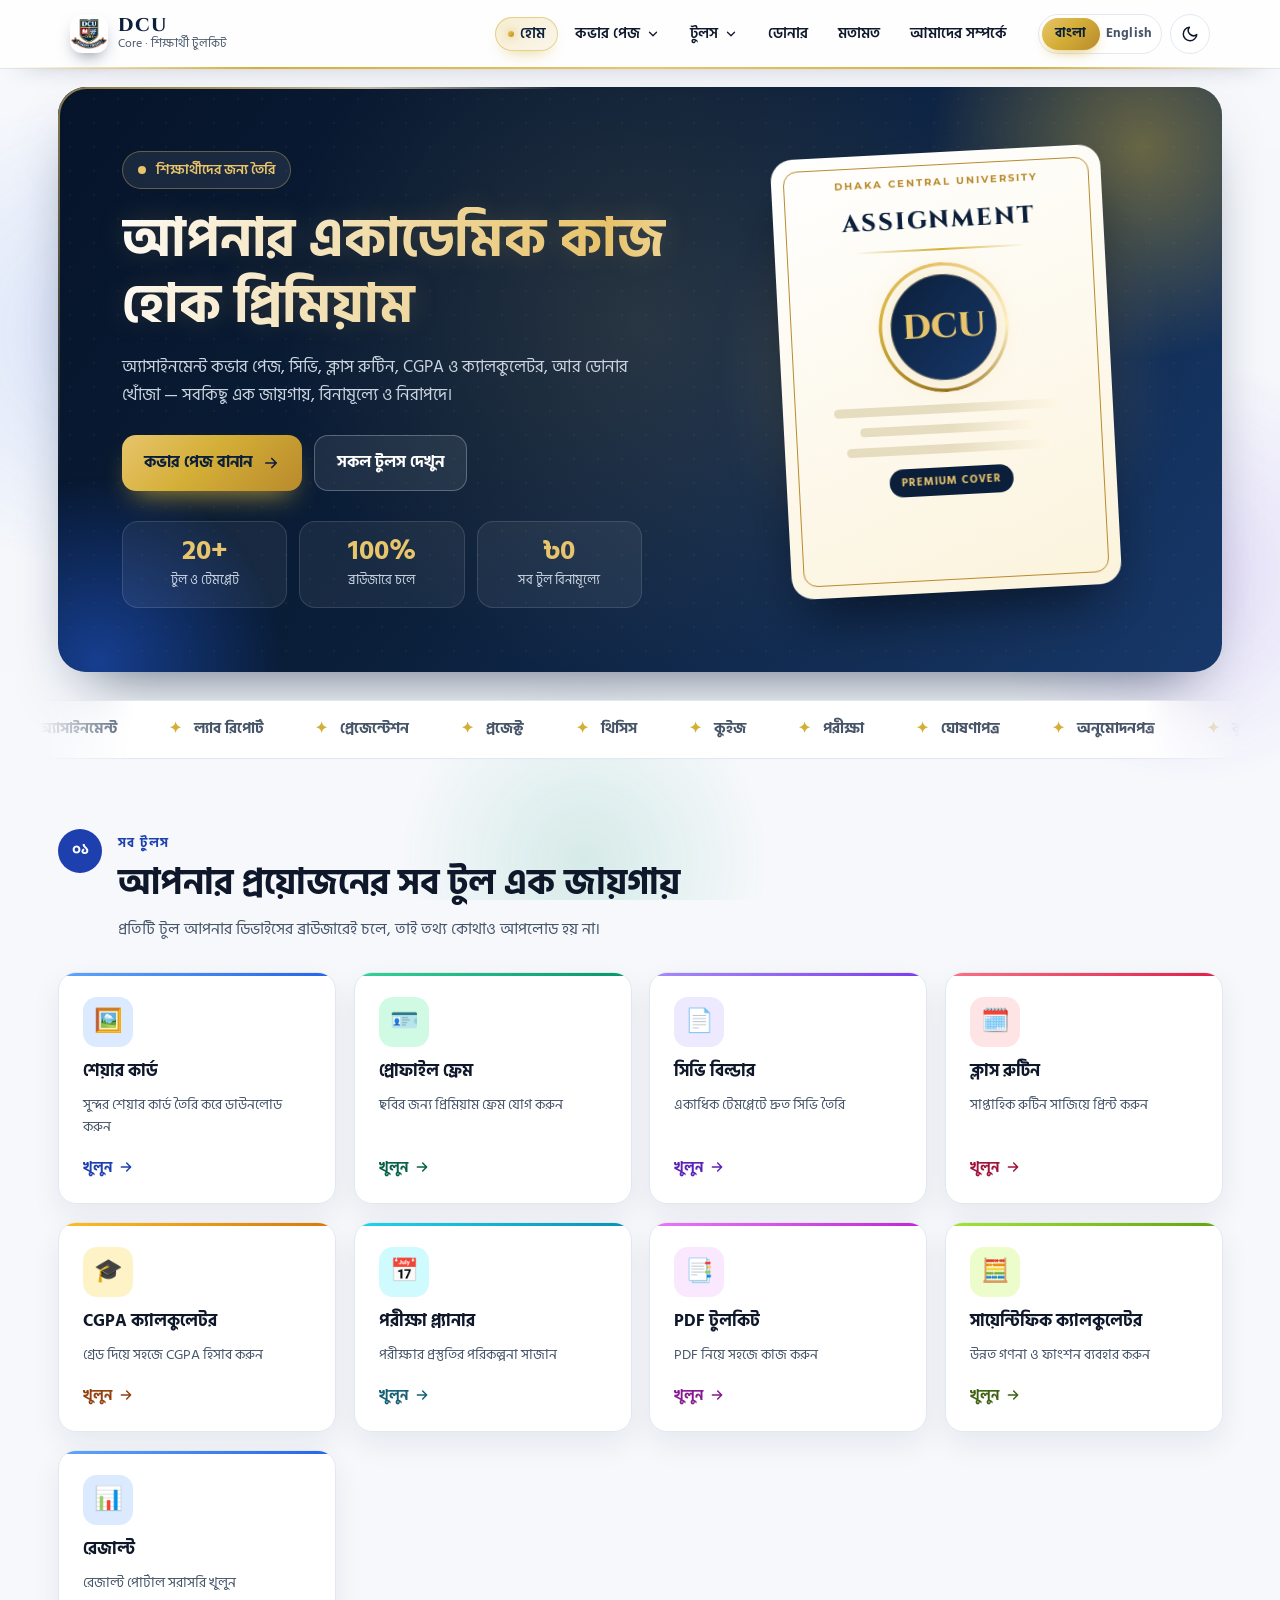
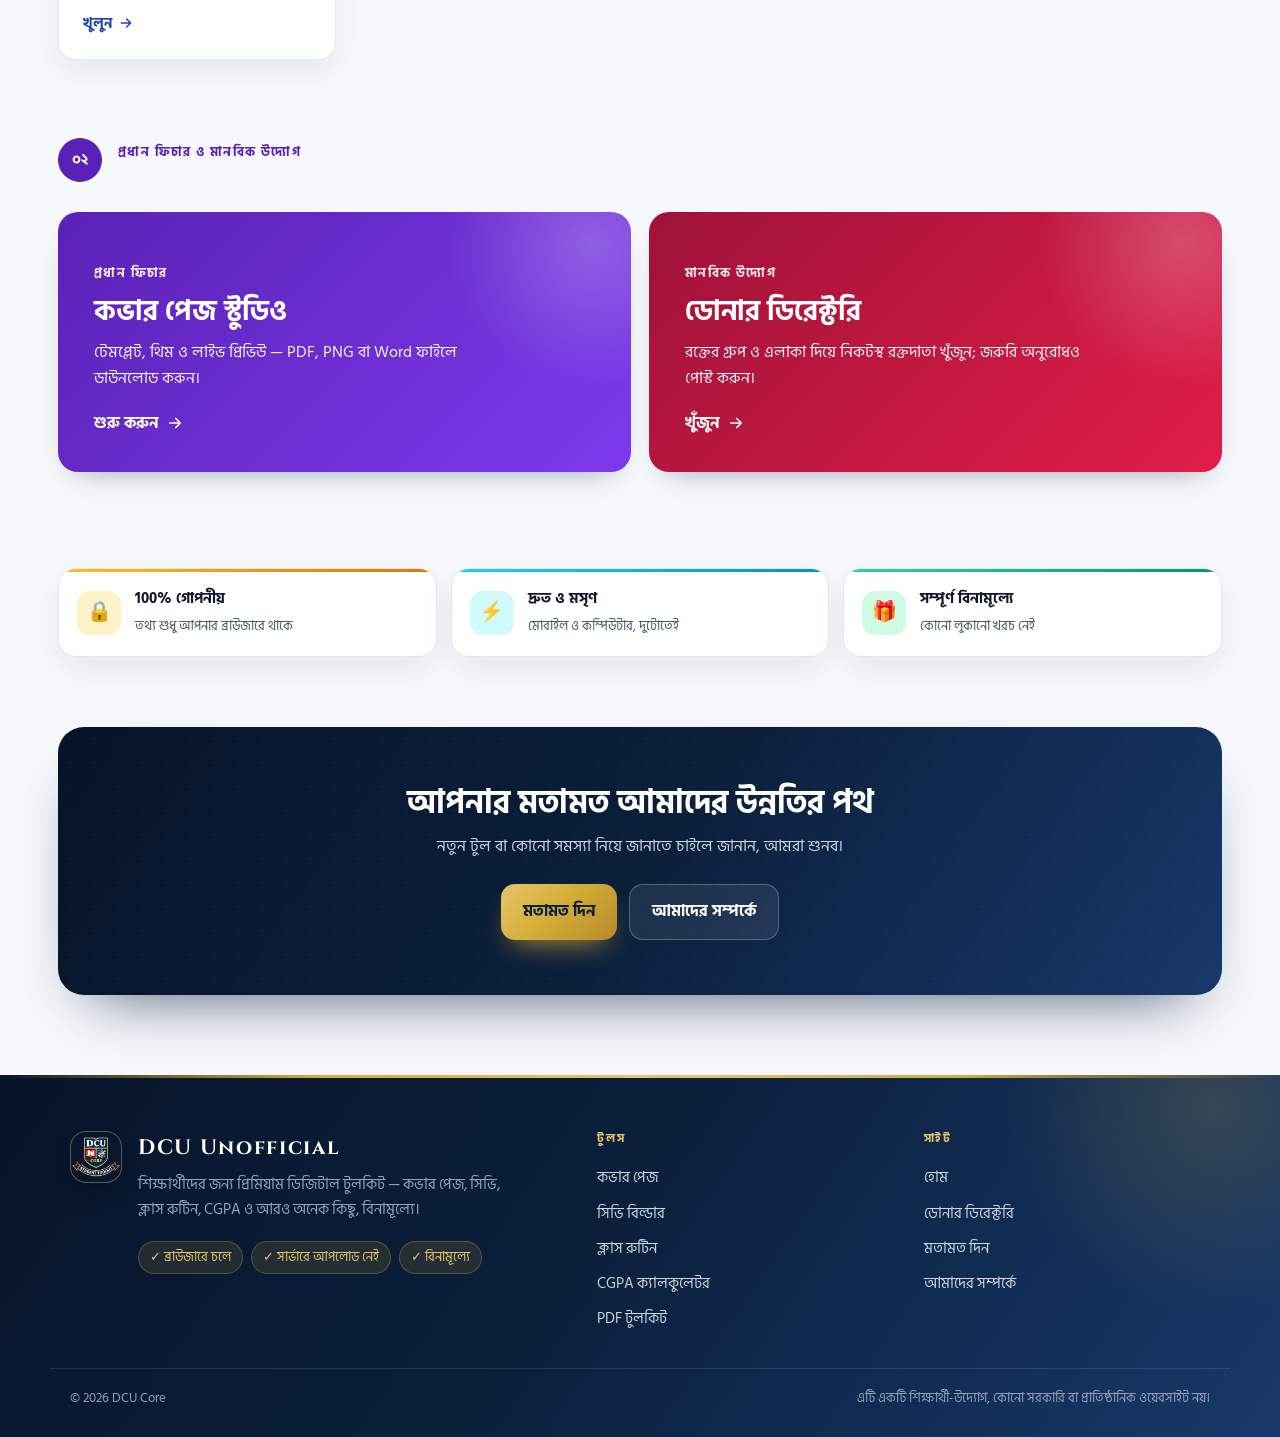
==== commit d1c66259: "index.html" ====
--- a/index.html
+++ b/index.html
@@ -374,6 +374,28 @@
   .hp-in{animation:hpFadeM .6s ease both}
   .hp-stat:hover{transform:none}
 }
+
+/* =========================================================
+   MOBILE LAYOUT v2: text first, premium cover card below,
+   nothing spills out of the hero on small phones
+   ========================================================= */
+@media (max-width:900px){
+  .hp-panel{grid-template-columns:minmax(0,1fr);gap:26px;padding:28px 22px 30px}
+  .hp-panel>div{min-width:0}
+  .hp-mockwrap{order:2;width:min(100%,250px);margin:6px auto 0}
+  .hp-h1{font-size:clamp(30px,8.4vw,40px);line-height:1.22;overflow-wrap:anywhere;word-break:keep-all}
+  .hp-lead{overflow-wrap:anywhere;font-size:15px;line-height:1.75}
+  .hp-acts{flex-direction:column;align-items:stretch;gap:12px}
+  .hp-acts .hp-btn{width:100%;justify-content:center;box-sizing:border-box}
+  .hp-stats{display:grid;grid-template-columns:repeat(3,minmax(0,1fr));gap:8px}
+  .hp-stat{min-width:0;padding:12px 6px;overflow:hidden}
+  .hp-stat b{font-size:clamp(18px,5.4vw,24px);white-space:nowrap}
+  .hp-stat span,.hp-stat small{font-size:11px;line-height:1.35;overflow-wrap:anywhere}
+}
+@media (max-width:360px){
+  .hp-panel{padding:24px 16px 26px;border-radius:22px}
+  .hp-mockwrap{width:min(100%,220px)}
+}
 </style>
 <link rel="stylesheet" href="dcu-layout.css">
 <link rel="stylesheet" href="dcu-lang.css">
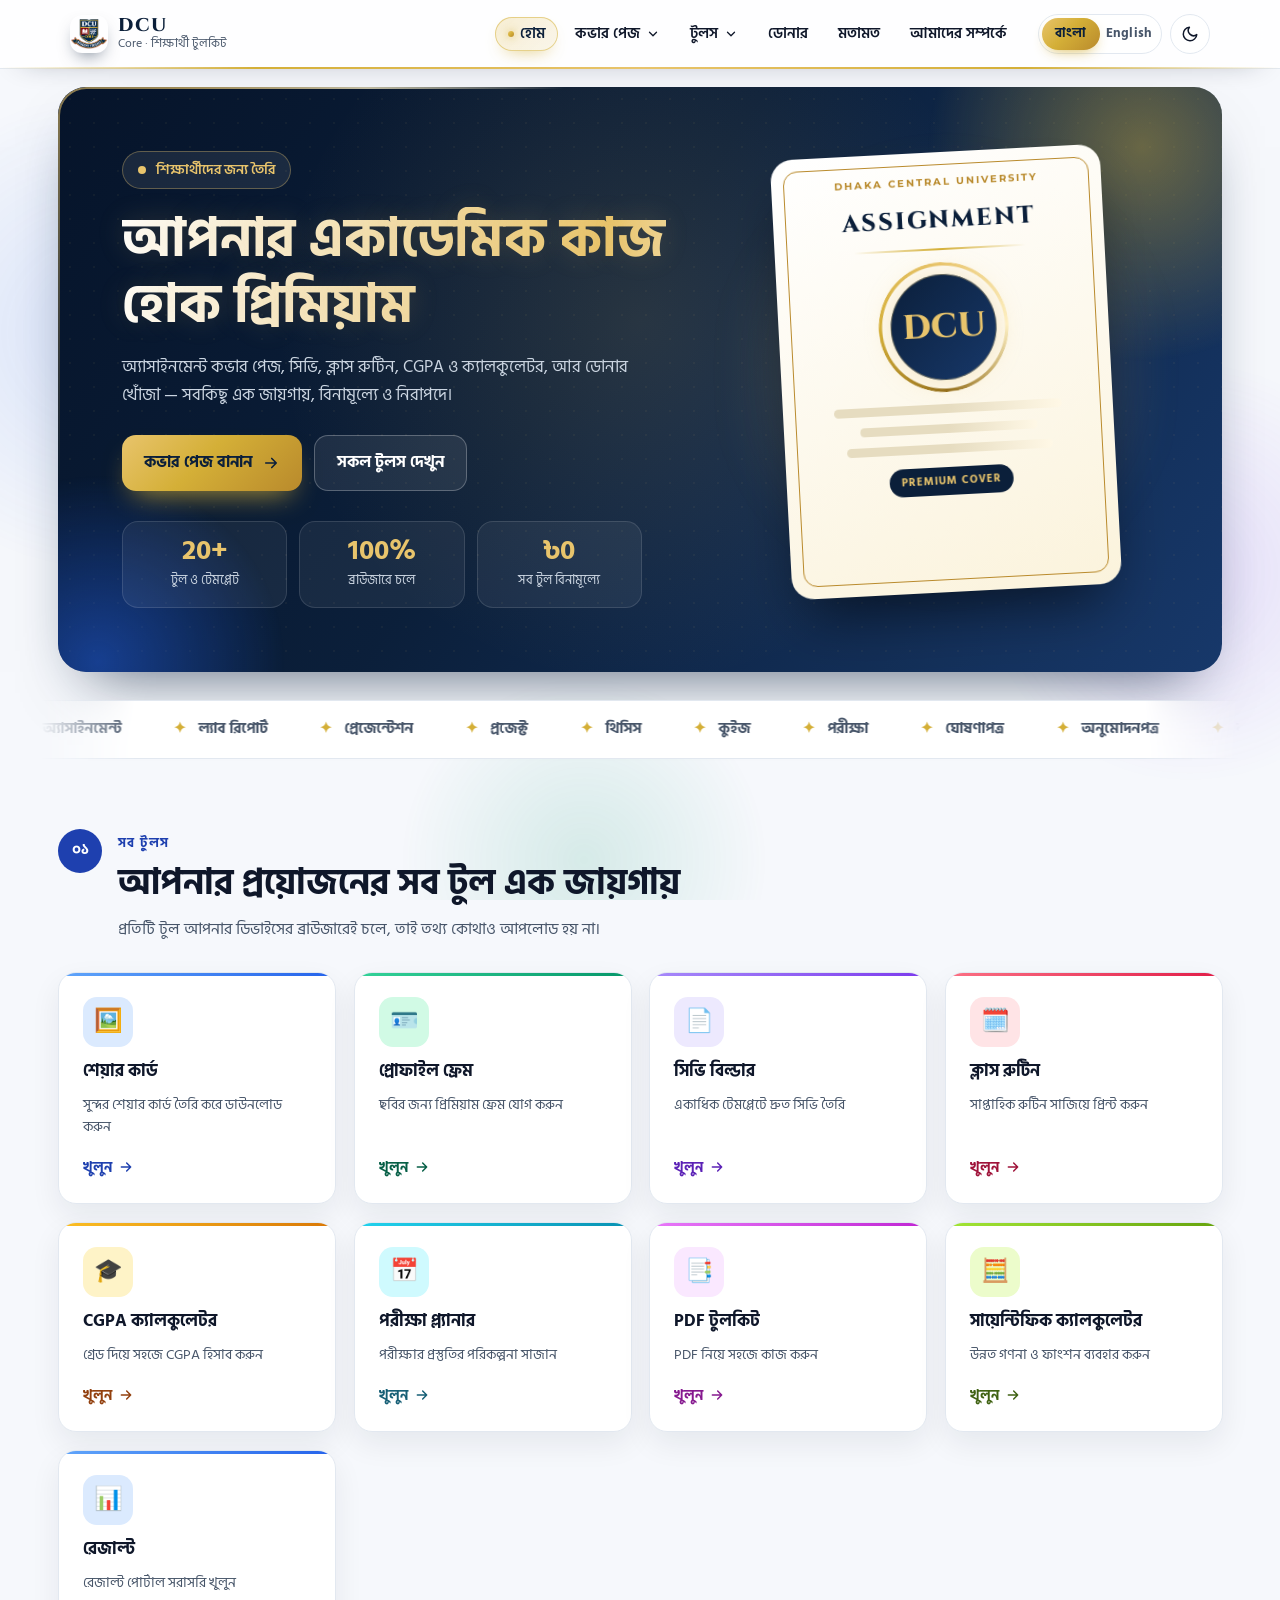
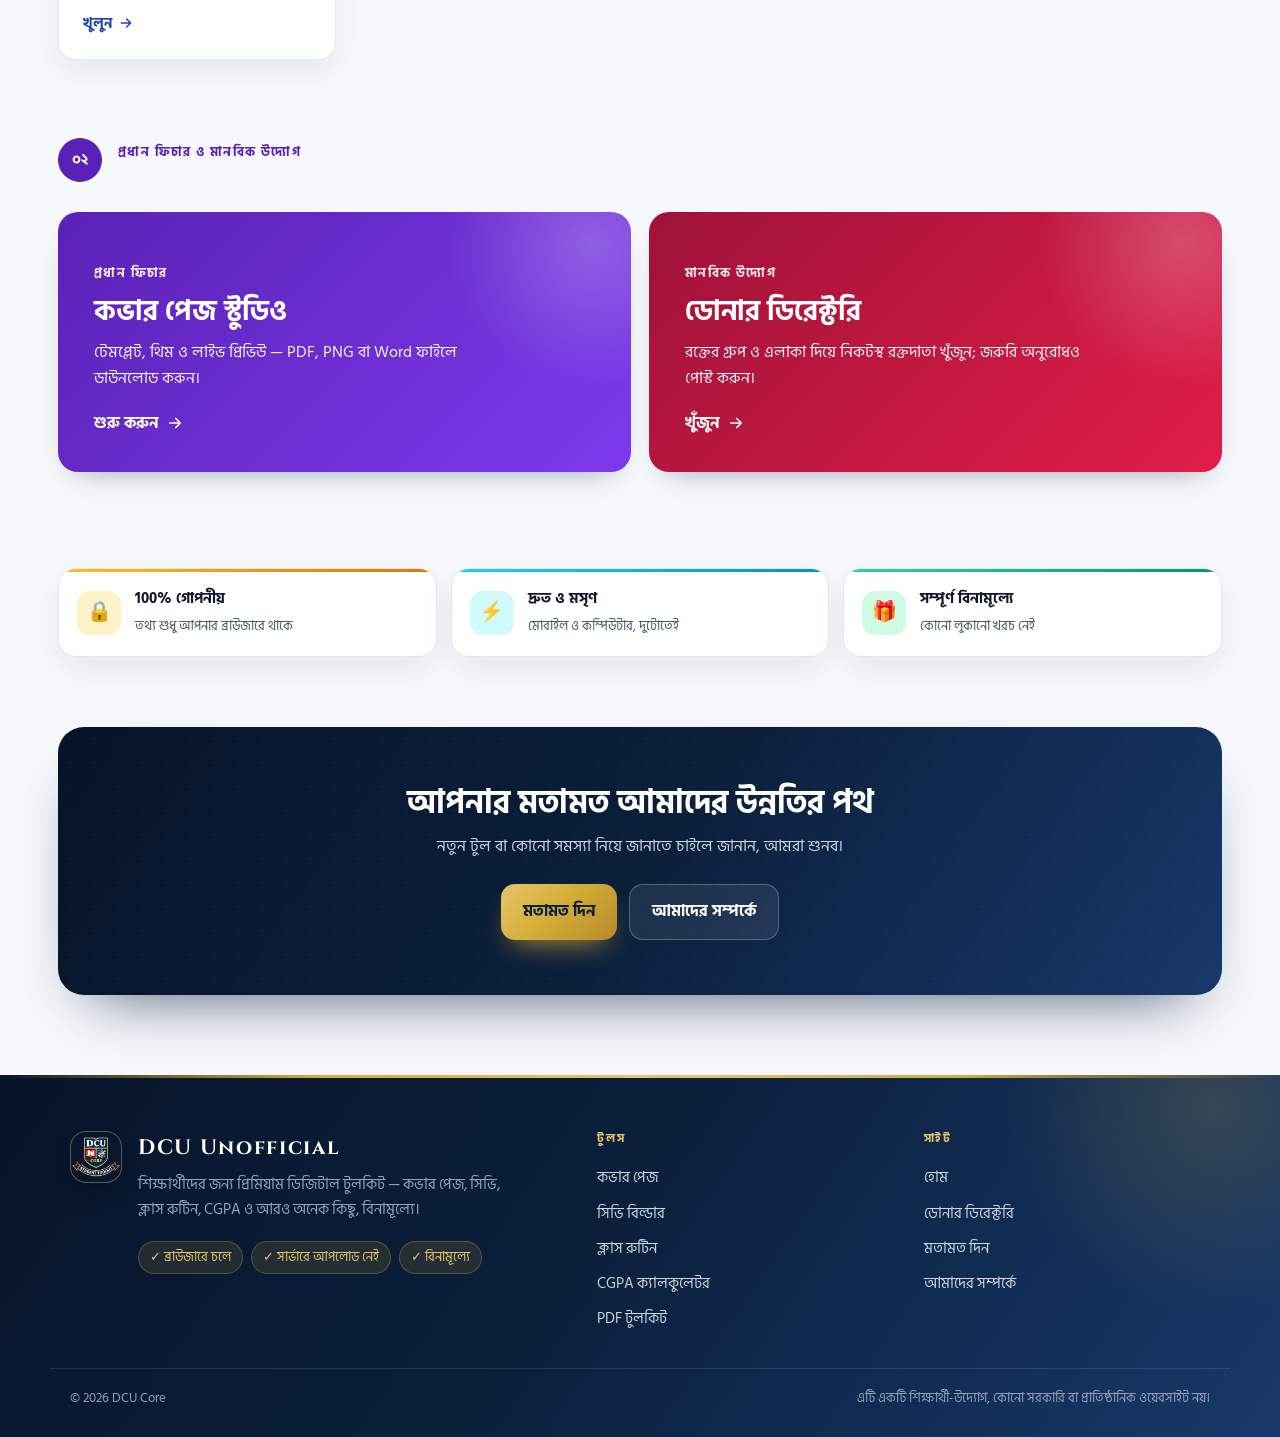
==== commit 85c7bbc0: "index.html" ====
--- a/index.html
+++ b/index.html
@@ -382,7 +382,7 @@
 @media (max-width:900px){
   .hp-panel{grid-template-columns:minmax(0,1fr);gap:26px;padding:28px 22px 30px}
   .hp-panel>div{min-width:0}
-  .hp-mockwrap{order:2;width:min(100%,250px);margin:6px auto 0}
+  .hp-mockwrap{display:none}
   .hp-h1{font-size:clamp(30px,8.4vw,40px);line-height:1.22;overflow-wrap:anywhere;word-break:keep-all}
   .hp-lead{overflow-wrap:anywhere;font-size:15px;line-height:1.75}
   .hp-acts{flex-direction:column;align-items:stretch;gap:12px}
@@ -394,7 +394,6 @@
 }
 @media (max-width:360px){
   .hp-panel{padding:24px 16px 26px;border-radius:22px}
-  .hp-mockwrap{width:min(100%,220px)}
 }
 </style>
 <link rel="stylesheet" href="dcu-layout.css">
